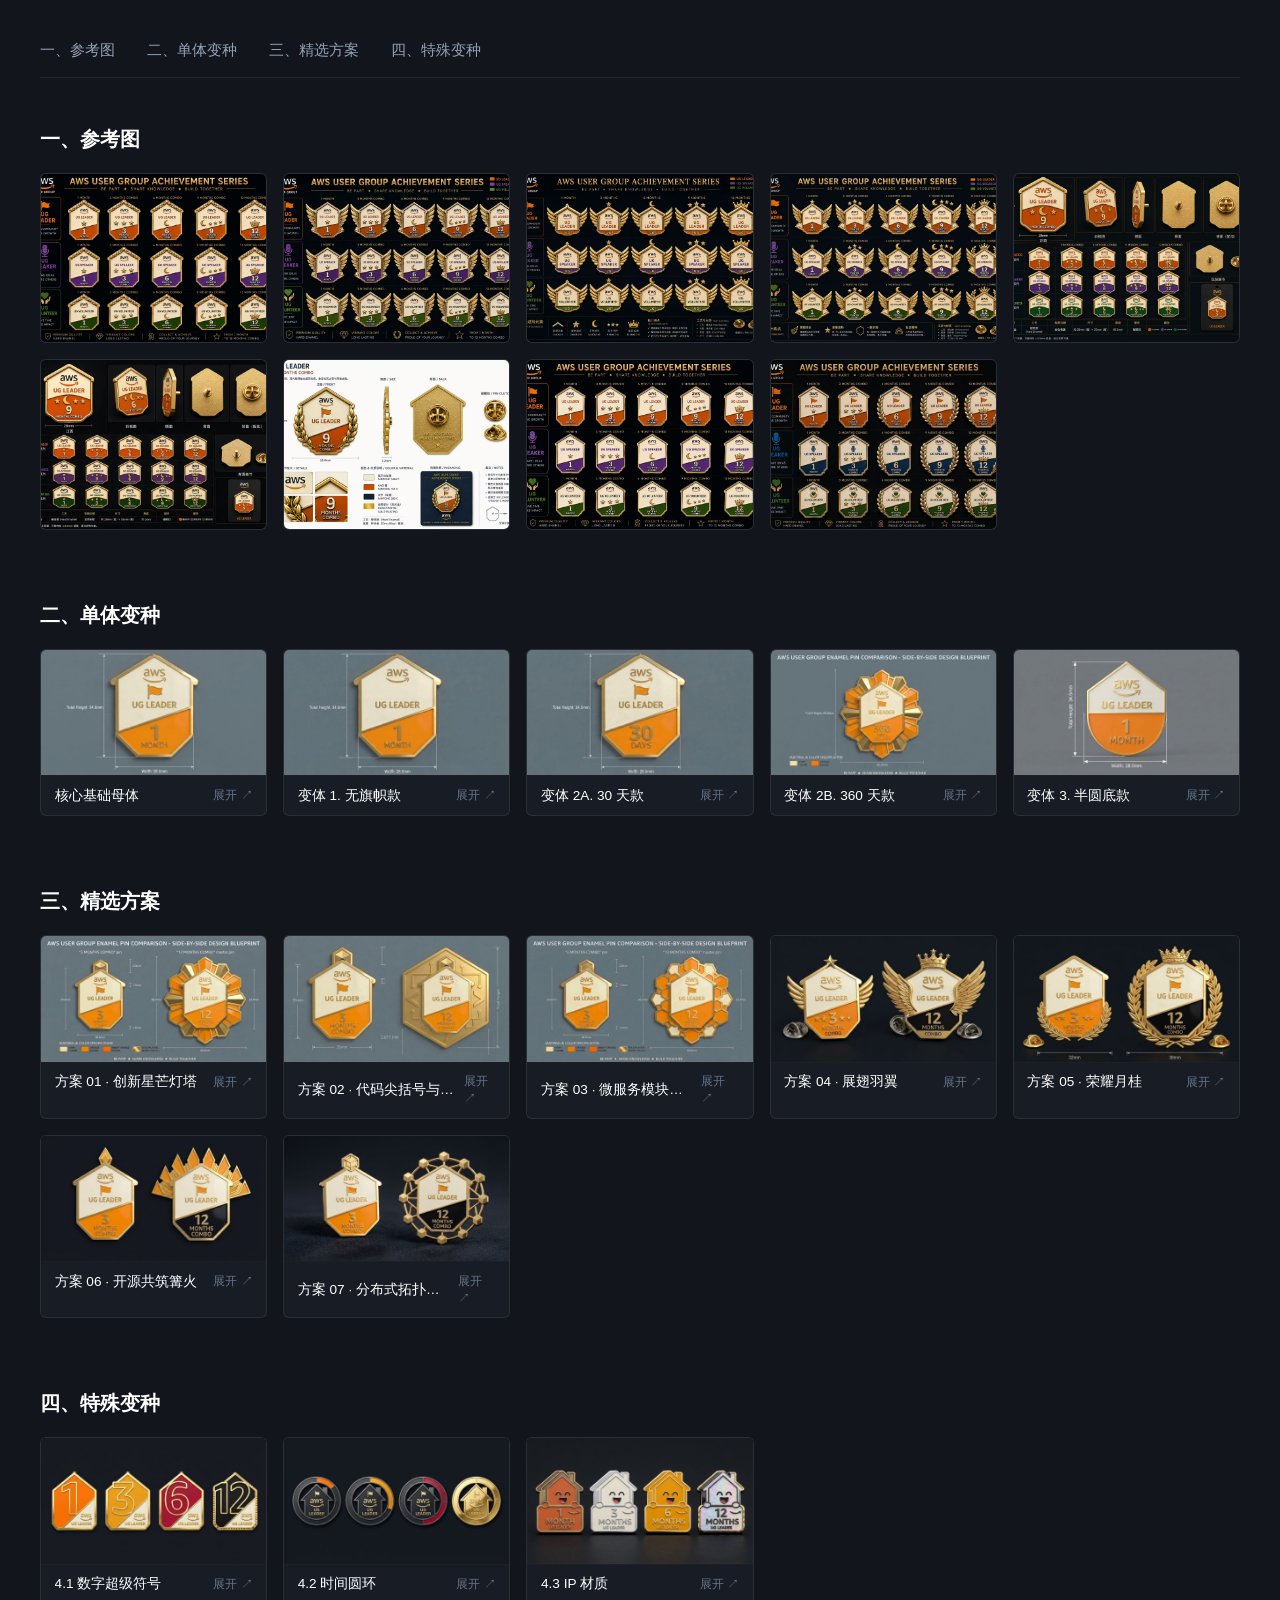
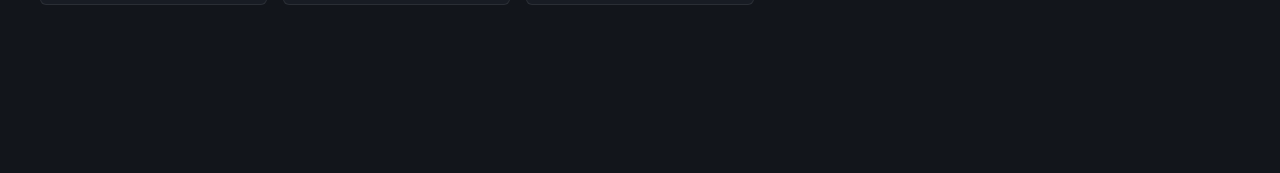
==== index.html @ d977c8fc "feat: AWS User Group Community Pin Design Gallery" ====
<!DOCTYPE html>
<html lang="zh-CN">
<head>
  <meta charset="UTF-8">
  <meta name="viewport" content="width=device-width, initial-scale=1.0">
  <title>AWS UG Pin Design</title>
  <style>
    :root {
      --bg: #12151b;
      --card-bg: #181c24;
      --card-hover: #202632;
      --border: rgba(255, 255, 255, 0.08);
      --border-hover: rgba(255, 255, 255, 0.22);
      --text: #ffffff;
      --text-muted: #94a3b8;
      --text-dim: #64748b;
    }

    * {
      box-sizing: border-box;
      margin: 0;
      padding: 0;
    }

    body {
      background-color: var(--bg);
      color: var(--text);
      font-family: -apple-system, BlinkMacSystemFont, "SF Pro Text", "Helvetica Neue", Arial, sans-serif;
      -webkit-font-smoothing: antialiased;
      padding: 2.5rem 1.5rem 6rem;
    }

    .container {
      max-width: 1200px;
      margin: 0 auto;
    }

    /* Minimal Top Nav */
    nav {
      display: flex;
      gap: 2rem;
      margin-bottom: 3rem;
      padding-bottom: 1rem;
      border-bottom: 1px solid var(--border);
      flex-wrap: wrap;
    }

    nav a {
      color: var(--text-muted);
      text-decoration: none;
      font-size: 0.95rem;
      font-weight: 500;
      transition: color 0.15s ease;
    }

    nav a:hover {
      color: #ffffff;
    }

    /* Section Structure */
    section {
      margin-bottom: 4.5rem;
    }

    .section-title {
      font-size: 1.25rem;
      font-weight: 600;
      color: #ffffff;
      margin-bottom: 1.25rem;
    }

    /* Section 1: Reference Outline Containers */
    .ref-grid {
      display: grid;
      grid-template-columns: repeat(auto-fill, minmax(200px, 1fr));
      gap: 1rem;
    }

    .ref-card {
      background: var(--card-bg);
      border: 1px solid var(--border);
      border-radius: 6px;
      overflow: hidden;
      aspect-ratio: 4 / 3;
      cursor: zoom-in;
      transition: border-color 0.2s ease, transform 0.2s ease;
    }

    .ref-card:hover {
      border-color: var(--border-hover);
      transform: translateY(-2px);
    }

    .ref-card img {
      width: 100%;
      height: 100%;
      object-fit: cover;
      display: block;
    }

    /* Catalogue Thumbnail Directory Grids */
    .catalogue-grid {
      display: grid;
      grid-template-columns: repeat(auto-fill, minmax(210px, 1fr));
      gap: 1rem;
    }

    .catalogue-item {
      background: var(--card-bg);
      border: 1px solid var(--border);
      border-radius: 6px;
      overflow: hidden;
      cursor: pointer;
      display: flex;
      flex-direction: column;
      transition: all 0.2s ease;
    }

    .catalogue-item:hover {
      background: var(--card-hover);
      border-color: var(--border-hover);
      transform: translateY(-2px);
    }

    .catalogue-thumb {
      width: 100%;
      aspect-ratio: 16 / 9;
      background: #0a0c10;
      overflow: hidden;
      border-bottom: 1px solid var(--border);
    }

    .catalogue-thumb img {
      width: 100%;
      height: 100%;
      object-fit: cover;
      display: block;
      transition: opacity 0.2s ease;
    }

    .catalogue-item:hover .catalogue-thumb img {
      opacity: 0.9;
    }

    .catalogue-info {
      padding: 0.65rem 0.85rem;
      display: flex;
      justify-content: space-between;
      align-items: center;
    }

    .catalogue-name {
      font-size: 0.85rem;
      font-weight: 500;
      color: var(--text);
      white-space: nowrap;
      overflow: hidden;
      text-overflow: ellipsis;
    }

    .catalogue-icon {
      font-size: 0.75rem;
      color: var(--text-dim);
      margin-left: 0.5rem;
    }

    /* Lightbox Modal */
    .lightbox {
      display: none;
      position: fixed;
      inset: 0;
      background: rgba(10, 12, 16, 0.95);
      z-index: 1000;
      flex-direction: column;
      align-items: center;
      justify-content: center;
      padding: 1.5rem;
      cursor: zoom-out;
    }

    .lightbox.active {
      display: flex;
    }

    .lightbox-content {
      max-width: 96%;
      max-height: 90vh;
      display: flex;
      flex-direction: column;
      align-items: center;
      gap: 0.75rem;
    }

    .lightbox-img {
      max-width: 100%;
      max-height: 84vh;
      object-fit: contain;
      border-radius: 4px;
      border: 1px solid var(--border);
      box-shadow: 0 15px 40px rgba(0,0,0,0.8);
    }

    .lightbox-caption {
      color: var(--text-muted);
      font-size: 0.95rem;
      font-weight: 500;
      text-align: center;
    }
  </style>
</head>
<body>

  <div class="container">

    <nav>
      <a href="#sec-1">一、参考图</a>
      <a href="#sec-2">二、单体变种</a>
      <a href="#sec-3">三、精选方案</a>
      <a href="#sec-4">四、特殊变种</a>
    </nav>

    <!-- ==================== 一、参考图 ==================== -->
    <section id="sec-1">
      <h2 class="section-title">一、参考图</h2>
      <div class="ref-grid">
        <div class="ref-card" onclick="openLightbox('./参考图/微信图片_20260815190920.jpg', '参考图 01')">
          <img src="./参考图/微信图片_20260815190920.jpg" alt="参考 01">
        </div>
        <div class="ref-card" onclick="openLightbox('./参考图/微信图片_20260815190934.jpg', '参考图 02')">
          <img src="./参考图/微信图片_20260815190934.jpg" alt="参考 02">
        </div>
        <div class="ref-card" onclick="openLightbox('./参考图/微信图片_20260815190937.jpg', '参考图 03')">
          <img src="./参考图/微信图片_20260815190937.jpg" alt="参考 03">
        </div>
        <div class="ref-card" onclick="openLightbox('./参考图/微信图片_20260815190939.jpg', '参考图 04')">
          <img src="./参考图/微信图片_20260815190939.jpg" alt="参考 04">
        </div>
        <div class="ref-card" onclick="openLightbox('./参考图/微信图片_20260815190942.jpg', '参考图 05')">
          <img src="./参考图/微信图片_20260815190942.jpg" alt="参考 05">
        </div>
        <div class="ref-card" onclick="openLightbox('./参考图/微信图片_20260815190944.jpg', '参考图 06')">
          <img src="./参考图/微信图片_20260815190944.jpg" alt="参考 06">
        </div>
        <div class="ref-card" onclick="openLightbox('./参考图/微信图片_20260815190946.jpg', '参考图 07')">
          <img src="./参考图/微信图片_20260815190946.jpg" alt="参考 07">
        </div>
        <div class="ref-card" onclick="openLightbox('./参考图/微信图片_20260815190948.jpg', '参考图 08')">
          <img src="./参考图/微信图片_20260815190948.jpg" alt="参考 08">
        </div>
        <div class="ref-card" onclick="openLightbox('./参考图/微信图片_20260815190951.jpg', '参考图 09')">
          <img src="./参考图/微信图片_20260815190951.jpg" alt="参考 09">
        </div>
      </div>
    </section>

    <!-- ==================== 二、单体变种 ==================== -->
    <section id="sec-2">
      <h2 class="section-title">二、单体变种</h2>
      <div class="catalogue-grid">
        <div class="catalogue-item" onclick="openLightbox('./参考图/pure_1m_base_pin.jpg', '核心基础母体')">
          <div class="catalogue-thumb">
            <img src="./参考图/pure_1m_base_pin.jpg" alt="核心基础母体">
          </div>
          <div class="catalogue-info">
            <span class="catalogue-name">核心基础母体</span>
            <span class="catalogue-icon">展开 ↗</span>
          </div>
        </div>

        <div class="catalogue-item" onclick="openLightbox('./1月份入门勋章变体方案/变体1_无旗帜极简款.jpg', '变体 1. 无旗帜款')">
          <div class="catalogue-thumb">
            <img src="./1月份入门勋章变体方案/变体1_无旗帜极简款.jpg" alt="变体 1">
          </div>
          <div class="catalogue-info">
            <span class="catalogue-name">变体 1. 无旗帜款</span>
            <span class="catalogue-icon">展开 ↗</span>
          </div>
        </div>

        <div class="catalogue-item" onclick="openLightbox('./1月份入门勋章变体方案/变体2A_30天计时款.jpg', '变体 2A. 30 天款')">
          <div class="catalogue-thumb">
            <img src="./1月份入门勋章变体方案/变体2A_30天计时款.jpg" alt="变体 2A">
          </div>
          <div class="catalogue-info">
            <span class="catalogue-name">变体 2A. 30 天款</span>
            <span class="catalogue-icon">展开 ↗</span>
          </div>
        </div>

        <div class="catalogue-item" onclick="openLightbox('./1月份入门勋章变体方案/变体2B_360天年度巅峰款.jpg', '变体 2B. 360 天款')">
          <div class="catalogue-thumb">
            <img src="./1月份入门勋章变体方案/变体2B_360天年度巅峰款.jpg" alt="变体 2B">
          </div>
          <div class="catalogue-info">
            <span class="catalogue-name">变体 2B. 360 天款</span>
            <span class="catalogue-icon">展开 ↗</span>
          </div>
        </div>

        <div class="catalogue-item" onclick="openLightbox('./1月份入门勋章变体方案/变体3_半圆底水平分割款.jpg', '变体 3. 半圆底款')">
          <div class="catalogue-thumb">
            <img src="./1月份入门勋章变体方案/变体3_半圆底水平分割款.jpg" alt="变体 3">
          </div>
          <div class="catalogue-info">
            <span class="catalogue-name">变体 3. 半圆底款</span>
            <span class="catalogue-icon">展开 ↗</span>
          </div>
        </div>
      </div>
    </section>

    <!-- ==================== 三、精选方案 ==================== -->
    <section id="sec-3">
      <h2 class="section-title">三、精选方案</h2>
      <div class="catalogue-grid">
        <div class="catalogue-item" onclick="openLightbox('./方案01_创新星芒灯塔/1月与12月同源对比设计图.jpg', '方案 01 · 创新星芒灯塔')">
          <div class="catalogue-thumb">
            <img src="./方案01_创新星芒灯塔/1月与12月同源对比设计图.jpg" alt="方案01">
          </div>
          <div class="catalogue-info">
            <span class="catalogue-name">方案 01 · 创新星芒灯塔</span>
            <span class="catalogue-icon">展开 ↗</span>
          </div>
        </div>

        <div class="catalogue-item" onclick="openLightbox('./方案02_代码尖括号与Git分支/1月与12月同源对比设计图.jpg', '方案 02 · 代码尖括号与 Git 分支')">
          <div class="catalogue-thumb">
            <img src="./方案02_代码尖括号与Git分支/1月与12月同源对比设计图.jpg" alt="方案02">
          </div>
          <div class="catalogue-info">
            <span class="catalogue-name">方案 02 · 代码尖括号与 Git 分支</span>
            <span class="catalogue-icon">展开 ↗</span>
          </div>
        </div>

        <div class="catalogue-item" onclick="openLightbox('./方案03_微服务模块积木/1月与12月同源对比设计图.jpg', '方案 03 · 微服务模块积木')">
          <div class="catalogue-thumb">
            <img src="./方案03_微服务模块积木/1月与12月同源对比设计图.jpg" alt="方案03">
          </div>
          <div class="catalogue-info">
            <span class="catalogue-name">方案 03 · 微服务模块积木</span>
            <span class="catalogue-icon">展开 ↗</span>
          </div>
        </div>

        <div class="catalogue-item" onclick="openLightbox('./方案04_展翅羽翼/1月与12月同源对比设计图.jpg', '方案 04 · 展翅羽翼')">
          <div class="catalogue-thumb">
            <img src="./方案04_展翅羽翼/1月与12月同源对比设计图.jpg" alt="方案04">
          </div>
          <div class="catalogue-info">
            <span class="catalogue-name">方案 04 · 展翅羽翼</span>
            <span class="catalogue-icon">展开 ↗</span>
          </div>
        </div>

        <div class="catalogue-item" onclick="openLightbox('./方案05_荣耀月桂/1月与12月同源对比设计图.jpg', '方案 05 · 荣耀月桂')">
          <div class="catalogue-thumb">
            <img src="./方案05_荣耀月桂/1月与12月同源对比设计图.jpg" alt="方案05">
          </div>
          <div class="catalogue-info">
            <span class="catalogue-name">方案 05 · 荣耀月桂</span>
            <span class="catalogue-icon">展开 ↗</span>
          </div>
        </div>

        <div class="catalogue-item" onclick="openLightbox('./方案06_开源共筑篝火/1月与12月同源对比设计图.jpg', '方案 06 · 开源共筑篝火')">
          <div class="catalogue-thumb">
            <img src="./方案06_开源共筑篝火/1月与12月同源对比设计图.jpg" alt="方案06">
          </div>
          <div class="catalogue-info">
            <span class="catalogue-name">方案 06 · 开源共筑篝火</span>
            <span class="catalogue-icon">展开 ↗</span>
          </div>
        </div>

        <div class="catalogue-item" onclick="openLightbox('./方案08_分布式拓扑节点/1月与12月同源对比设计图.jpg', '方案 07 · 分布式拓扑节点')">
          <div class="catalogue-thumb">
            <img src="./方案08_分布式拓扑节点/1月与12月同源对比设计图.jpg" alt="方案07">
          </div>
          <div class="catalogue-info">
            <span class="catalogue-name">方案 07 · 分布式拓扑节点</span>
            <span class="catalogue-icon">展开 ↗</span>
          </div>
        </div>
      </div>
    </section>

    <!-- ==================== 四、特殊变种 ==================== -->
    <section id="sec-4">
      <h2 class="section-title">四、特殊变种</h2>
      <div class="catalogue-grid">
        <div class="catalogue-item" onclick="openLightbox('./新视觉风格探索_数字超级符号篇/01_数字超级符号_全阶抽象小房子演进矩阵.jpg', '4.1 数字超级符号')">
          <div class="catalogue-thumb">
            <img src="./新视觉风格探索_数字超级符号篇/01_数字超级符号_全阶抽象小房子演进矩阵.jpg" alt="数字超级符号">
          </div>
          <div class="catalogue-info">
            <span class="catalogue-name">4.1 数字超级符号</span>
            <span class="catalogue-icon">展开 ↗</span>
          </div>
        </div>

        <div class="catalogue-item" onclick="openLightbox('./新视觉风格探索_时间圆环篇/01_时间圆环_全阶演进总图.jpg', '4.2 时间圆环')">
          <div class="catalogue-thumb">
            <img src="./新视觉风格探索_时间圆环篇/01_时间圆环_全阶演进总图.jpg" alt="时间圆环">
          </div>
          <div class="catalogue-info">
            <span class="catalogue-name">4.2 时间圆环</span>
            <span class="catalogue-icon">展开 ↗</span>
          </div>
        </div>

        <div class="catalogue-item" onclick="openLightbox('./新视觉风格探索_IP材质篇/01_IP材质_全阶演进总图.jpg', '4.3 IP 材质')">
          <div class="catalogue-thumb">
            <img src="./新视觉风格探索_IP材质篇/01_IP材质_全阶演进总图.jpg" alt="IP 材质">
          </div>
          <div class="catalogue-info">
            <span class="catalogue-name">4.3 IP 材质</span>
            <span class="catalogue-icon">展开 ↗</span>
          </div>
        </div>
      </div>
    </section>

  </div>

  <!-- Lightbox Modal -->
  <div id="lightbox" class="lightbox" onclick="closeLightbox()">
    <div class="lightbox-content" onclick="event.stopPropagation()">
      <img id="lightbox-img" class="lightbox-img" src="" alt="Full view">
      <div id="lightbox-caption" class="lightbox-caption"></div>
    </div>
  </div>

  <script>
    function openLightbox(src, caption) {
      document.getElementById('lightbox-img').src = src;
      document.getElementById('lightbox-caption').innerText = caption;
      document.getElementById('lightbox').classList.add('active');
    }
    function closeLightbox() {
      document.getElementById('lightbox').classList.remove('active');
    }
    document.addEventListener('keydown', function(e) {
      if (e.key === 'Escape') closeLightbox();
    });
  </script>
</body>
</html>
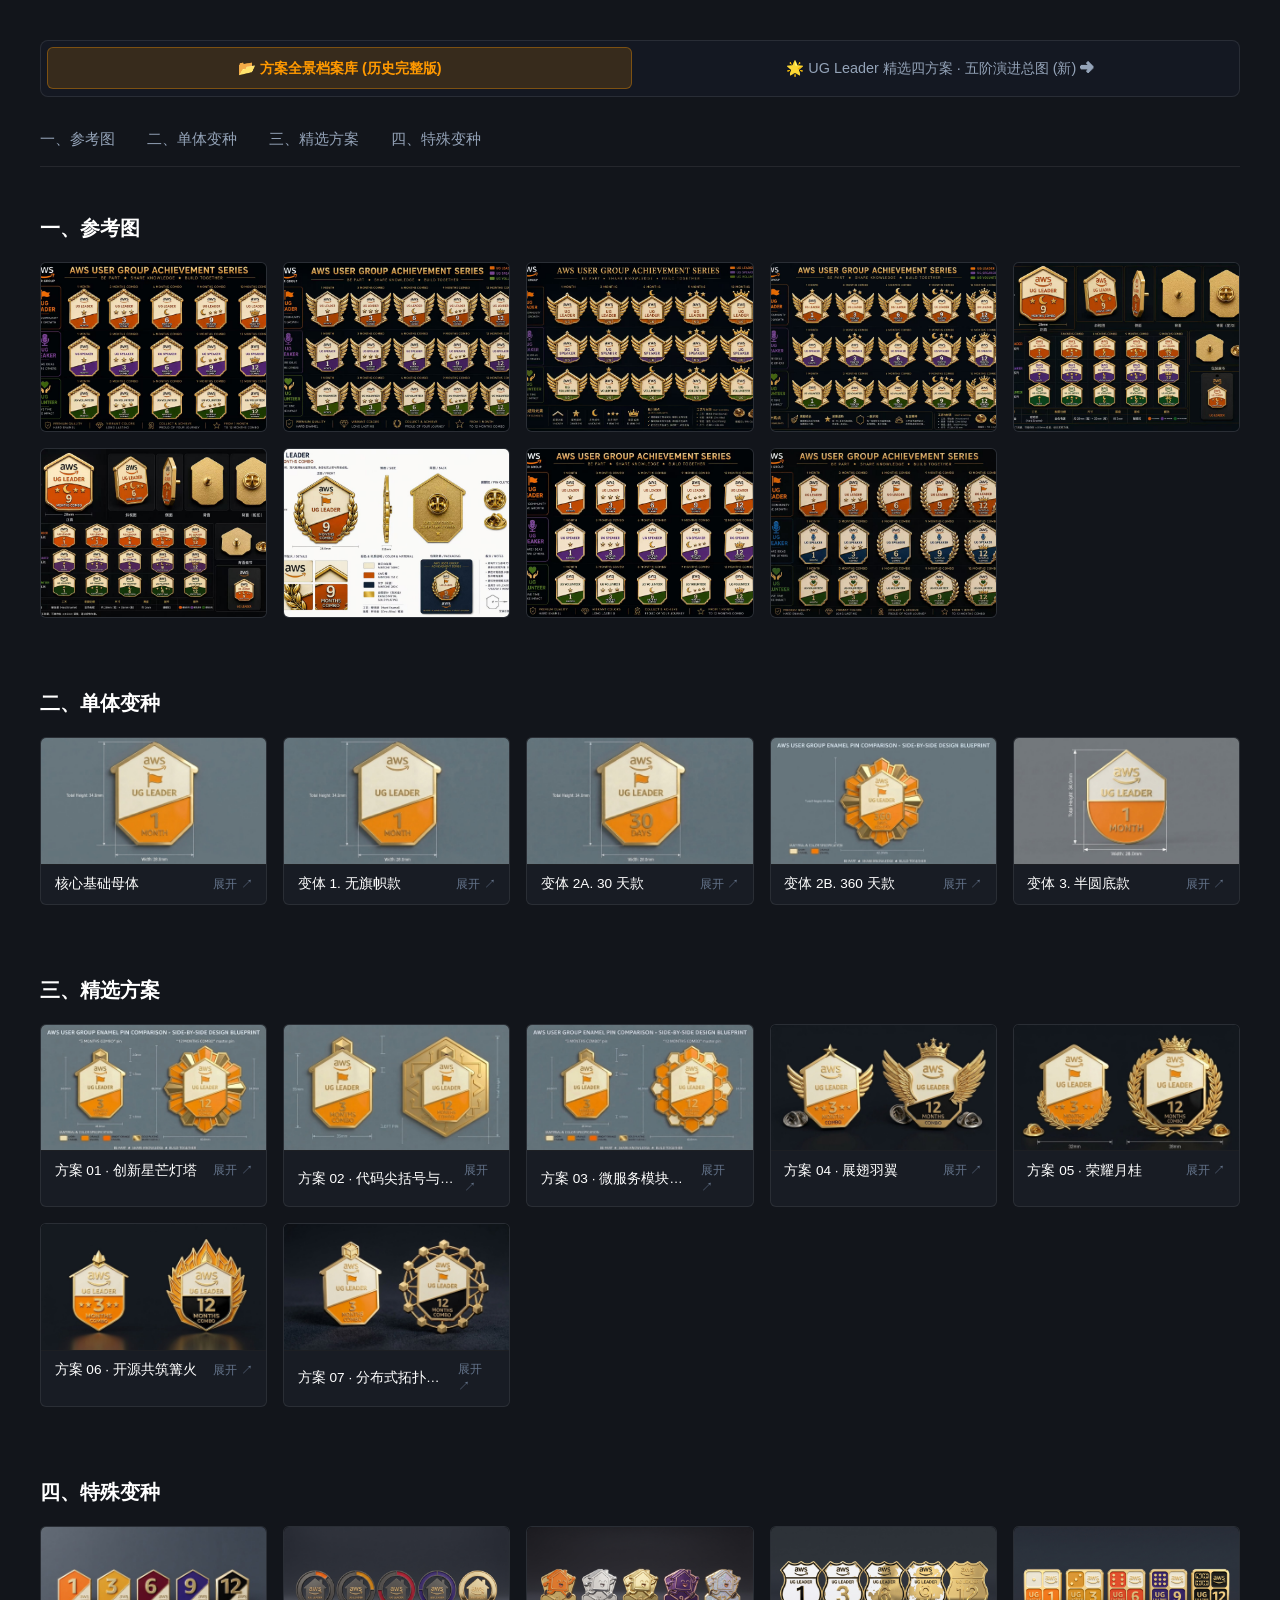
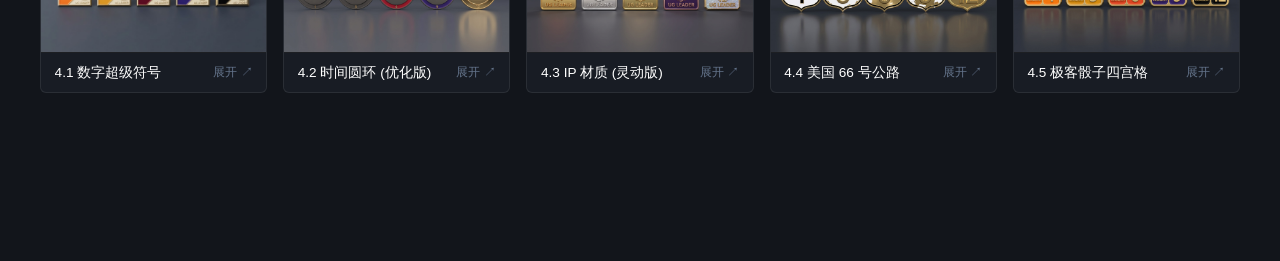
==== commit 75ff1358: "feat: update gallery with Route 66, Geek Dice, and refined Time Ring & IP Mascot schemes" ====
--- a/index.html
+++ b/index.html
@@ -212,6 +212,12 @@
 
   <div class="container">
 
+    <!-- Multi-page Navigation -->
+    <div style="display: flex; gap: 1rem; margin-bottom: 2rem; padding: 0.4rem; background: #141822; border-radius: 8px; border: 1px solid rgba(255,255,255,0.09);">
+      <a href="./index.html" style="flex: 1; text-align: center; padding: 0.65rem 1rem; border-radius: 6px; font-size: 0.9rem; font-weight: 600; text-decoration: none; background: rgba(255, 153, 0, 0.15); color: #ff9900; border: 1px solid rgba(255, 153, 0, 0.35);">📂 方案全景档案库 (历史完整版)</a>
+      <a href="./leader-evolution.html" style="flex: 1; text-align: center; padding: 0.65rem 1rem; border-radius: 6px; font-size: 0.9rem; font-weight: 500; text-decoration: none; color: #94a3b8; border: 1px solid transparent; transition: all 0.2s ease;">🌟 UG Leader 精选四方案 · 五阶演进总图 (新) ➜</a>
+    </div>
+
     <nav>
       <a href="#sec-1">一、参考图</a>
       <a href="#sec-2">二、单体变种</a>
@@ -389,9 +395,9 @@
     <section id="sec-4">
       <h2 class="section-title">四、特殊变种</h2>
       <div class="catalogue-grid">
-        <div class="catalogue-item" onclick="openLightbox('./新视觉风格探索_数字超级符号篇/01_数字超级符号_全阶抽象小房子演进矩阵.jpg', '4.1 数字超级符号')">
-          <div class="catalogue-thumb">
-            <img src="./新视觉风格探索_数字超级符号篇/01_数字超级符号_全阶抽象小房子演进矩阵.jpg" alt="数字超级符号">
+        <div class="catalogue-item" onclick="openLightbox('./新视觉风格探索_数字超级符号篇/03_数字超级符号_1至12月五阶全套演进总图.jpg', '4.1 数字超级符号')">
+          <div class="catalogue-thumb">
+            <img src="./新视觉风格探索_数字超级符号篇/03_数字超级符号_1至12月五阶全套演进总图.jpg" alt="数字超级符号">
           </div>
           <div class="catalogue-info">
             <span class="catalogue-name">4.1 数字超级符号</span>
@@ -399,22 +405,42 @@
           </div>
         </div>
 
-        <div class="catalogue-item" onclick="openLightbox('./新视觉风格探索_时间圆环篇/01_时间圆环_全阶演进总图.jpg', '4.2 时间圆环')">
-          <div class="catalogue-thumb">
-            <img src="./新视觉风格探索_时间圆环篇/01_时间圆环_全阶演进总图.jpg" alt="时间圆环">
-          </div>
-          <div class="catalogue-info">
-            <span class="catalogue-name">4.2 时间圆环</span>
-            <span class="catalogue-icon">展开 ↗</span>
-          </div>
-        </div>
-
-        <div class="catalogue-item" onclick="openLightbox('./新视觉风格探索_IP材质篇/01_IP材质_全阶演进总图.jpg', '4.3 IP 材质')">
-          <div class="catalogue-thumb">
-            <img src="./新视觉风格探索_IP材质篇/01_IP材质_全阶演进总图.jpg" alt="IP 材质">
-          </div>
-          <div class="catalogue-info">
-            <span class="catalogue-name">4.3 IP 材质</span>
+        <div class="catalogue-item" onclick="openLightbox('./新视觉风格探索_时间圆环篇/02_时间圆环_1至12月五阶全套演进总图.jpg', '4.2 时间圆环 (优化版)')">
+          <div class="catalogue-thumb">
+            <img src="./新视觉风格探索_时间圆环篇/02_时间圆环_1至12月五阶全套演进总图.jpg" alt="时间圆环">
+          </div>
+          <div class="catalogue-info">
+            <span class="catalogue-name">4.2 时间圆环 (优化版)</span>
+            <span class="catalogue-icon">展开 ↗</span>
+          </div>
+        </div>
+
+        <div class="catalogue-item" onclick="openLightbox('./新视觉风格探索_IP材质篇/02_IP材质_1至12月五阶全套演进总图.jpg', '4.3 IP 材质 (灵动版)')">
+          <div class="catalogue-thumb">
+            <img src="./新视觉风格探索_IP材质篇/02_IP材质_1至12月五阶全套演进总图.jpg" alt="IP 材质">
+          </div>
+          <div class="catalogue-info">
+            <span class="catalogue-name">4.3 IP 材质 (灵动版)</span>
+            <span class="catalogue-icon">展开 ↗</span>
+          </div>
+        </div>
+
+        <div class="catalogue-item" onclick="openLightbox('./方案1.5_66号公路盾牌/01_66号公路_风霜真金五阶演进总图.jpg', '4.4 美国 66 号公路')">
+          <div class="catalogue-thumb">
+            <img src="./方案1.5_66号公路盾牌/01_66号公路_风霜真金五阶演进总图.jpg" alt="美国 66 号公路">
+          </div>
+          <div class="catalogue-info">
+            <span class="catalogue-name">4.4 美国 66 号公路</span>
+            <span class="catalogue-icon">展开 ↗</span>
+          </div>
+        </div>
+
+        <div class="catalogue-item" onclick="openLightbox('./方案11_极客骰子四宫格/01_极客骰子_五阶全套演进总图.jpg', '4.5 极客骰子四宫格')">
+          <div class="catalogue-thumb">
+            <img src="./方案11_极客骰子四宫格/01_极客骰子_五阶全套演进总图.jpg" alt="极客骰子四宫格">
+          </div>
+          <div class="catalogue-info">
+            <span class="catalogue-name">4.5 极客骰子四宫格</span>
             <span class="catalogue-icon">展开 ↗</span>
           </div>
         </div>
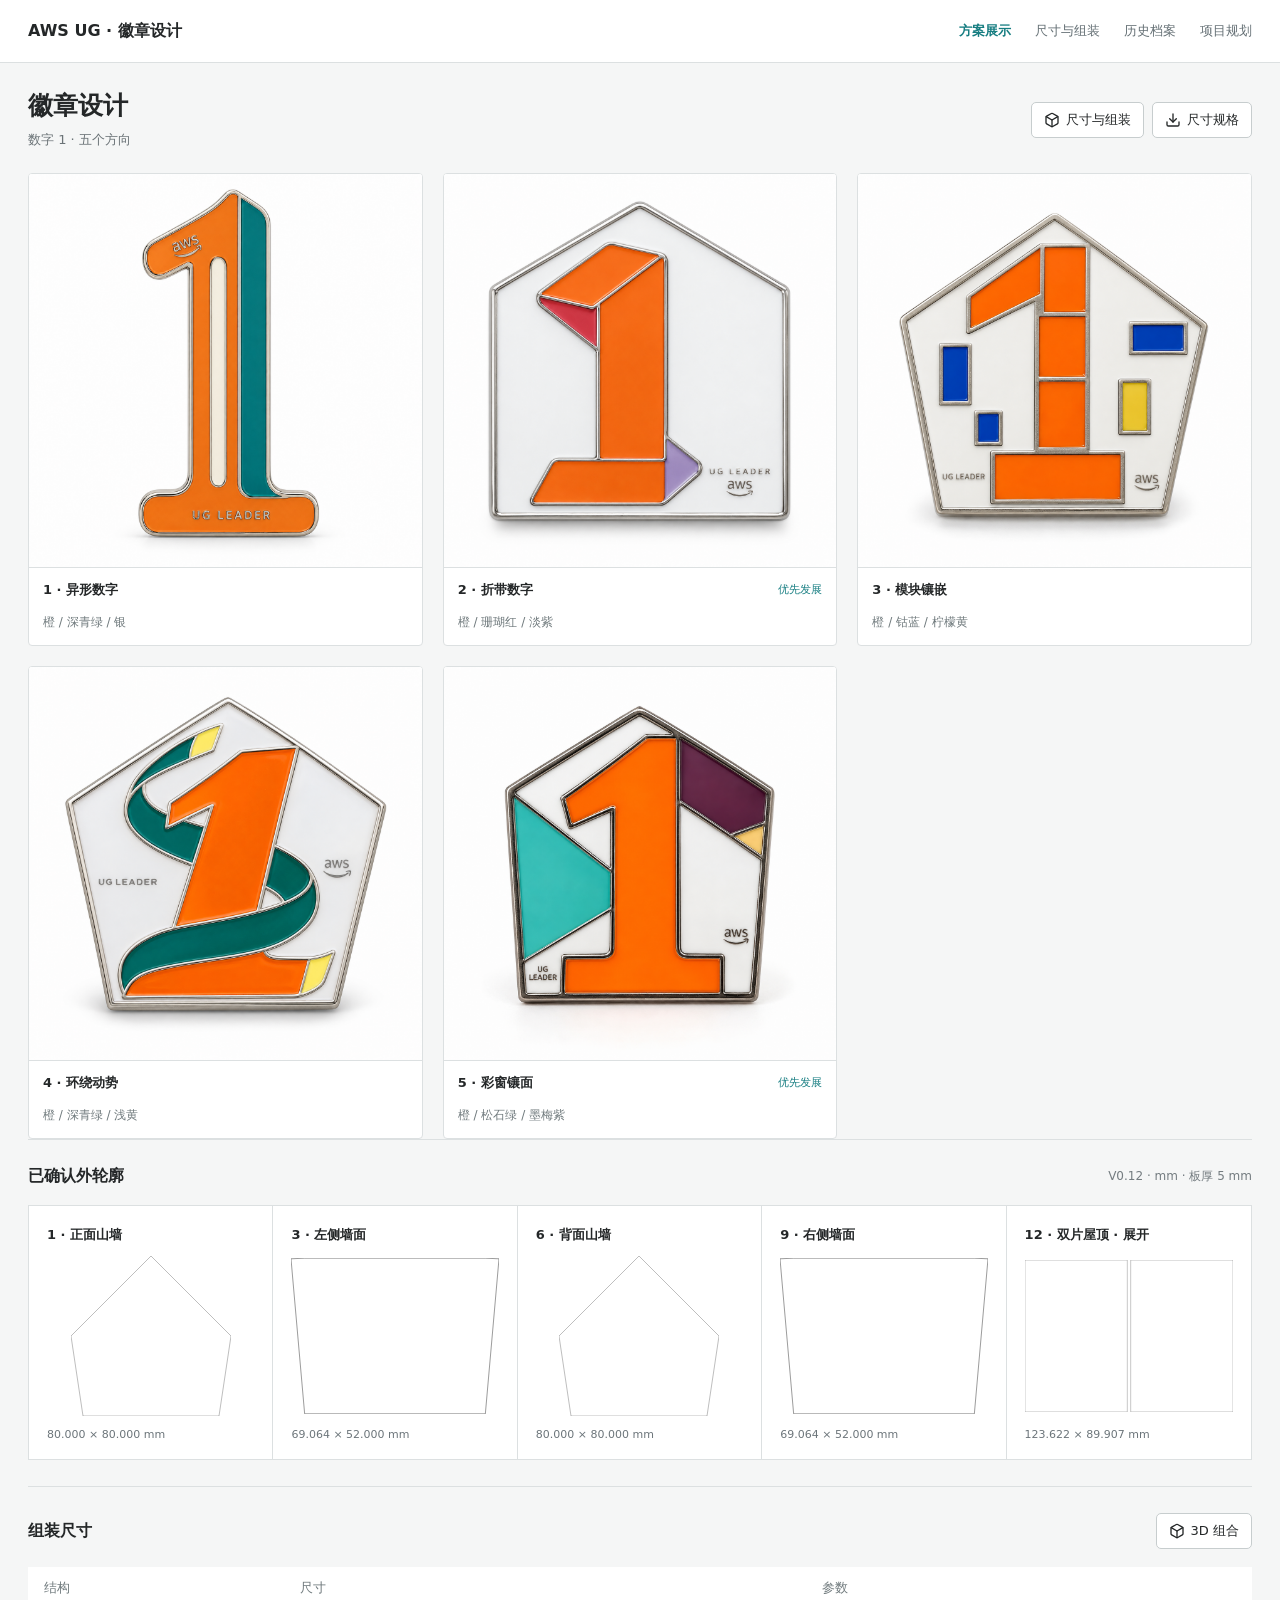
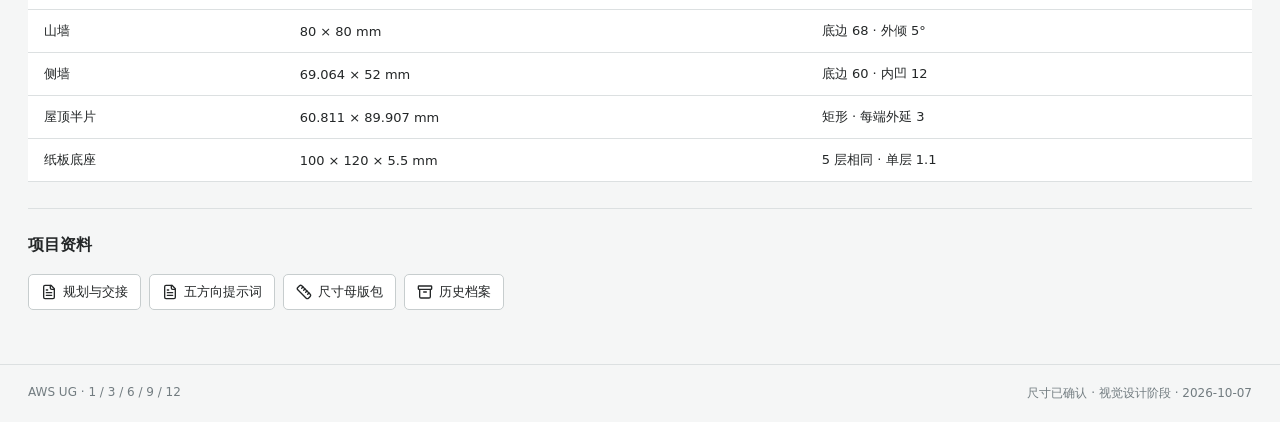
==== commit 11718caf: "Publish approved badge dimensions and unified design workspace" ====
--- a/index.html
+++ b/index.html
@@ -1,474 +1,2 @@
-<!DOCTYPE html>
-<html lang="zh-CN">
-<head>
-  <meta charset="UTF-8">
-  <meta name="viewport" content="width=device-width, initial-scale=1.0">
-  <title>AWS UG Pin Design</title>
-  <style>
-    :root {
-      --bg: #12151b;
-      --card-bg: #181c24;
-      --card-hover: #202632;
-      --border: rgba(255, 255, 255, 0.08);
-      --border-hover: rgba(255, 255, 255, 0.22);
-      --text: #ffffff;
-      --text-muted: #94a3b8;
-      --text-dim: #64748b;
-    }
-
-    * {
-      box-sizing: border-box;
-      margin: 0;
-      padding: 0;
-    }
-
-    body {
-      background-color: var(--bg);
-      color: var(--text);
-      font-family: -apple-system, BlinkMacSystemFont, "SF Pro Text", "Helvetica Neue", Arial, sans-serif;
-      -webkit-font-smoothing: antialiased;
-      padding: 2.5rem 1.5rem 6rem;
-    }
-
-    .container {
-      max-width: 1200px;
-      margin: 0 auto;
-    }
-
-    /* Minimal Top Nav */
-    nav {
-      display: flex;
-      gap: 2rem;
-      margin-bottom: 3rem;
-      padding-bottom: 1rem;
-      border-bottom: 1px solid var(--border);
-      flex-wrap: wrap;
-    }
-
-    nav a {
-      color: var(--text-muted);
-      text-decoration: none;
-      font-size: 0.95rem;
-      font-weight: 500;
-      transition: color 0.15s ease;
-    }
-
-    nav a:hover {
-      color: #ffffff;
-    }
-
-    /* Section Structure */
-    section {
-      margin-bottom: 4.5rem;
-    }
-
-    .section-title {
-      font-size: 1.25rem;
-      font-weight: 600;
-      color: #ffffff;
-      margin-bottom: 1.25rem;
-    }
-
-    /* Section 1: Reference Outline Containers */
-    .ref-grid {
-      display: grid;
-      grid-template-columns: repeat(auto-fill, minmax(200px, 1fr));
-      gap: 1rem;
-    }
-
-    .ref-card {
-      background: var(--card-bg);
-      border: 1px solid var(--border);
-      border-radius: 6px;
-      overflow: hidden;
-      aspect-ratio: 4 / 3;
-      cursor: zoom-in;
-      transition: border-color 0.2s ease, transform 0.2s ease;
-    }
-
-    .ref-card:hover {
-      border-color: var(--border-hover);
-      transform: translateY(-2px);
-    }
-
-    .ref-card img {
-      width: 100%;
-      height: 100%;
-      object-fit: cover;
-      display: block;
-    }
-
-    /* Catalogue Thumbnail Directory Grids */
-    .catalogue-grid {
-      display: grid;
-      grid-template-columns: repeat(auto-fill, minmax(210px, 1fr));
-      gap: 1rem;
-    }
-
-    .catalogue-item {
-      background: var(--card-bg);
-      border: 1px solid var(--border);
-      border-radius: 6px;
-      overflow: hidden;
-      cursor: pointer;
-      display: flex;
-      flex-direction: column;
-      transition: all 0.2s ease;
-    }
-
-    .catalogue-item:hover {
-      background: var(--card-hover);
-      border-color: var(--border-hover);
-      transform: translateY(-2px);
-    }
-
-    .catalogue-thumb {
-      width: 100%;
-      aspect-ratio: 16 / 9;
-      background: #0a0c10;
-      overflow: hidden;
-      border-bottom: 1px solid var(--border);
-    }
-
-    .catalogue-thumb img {
-      width: 100%;
-      height: 100%;
-      object-fit: cover;
-      display: block;
-      transition: opacity 0.2s ease;
-    }
-
-    .catalogue-item:hover .catalogue-thumb img {
-      opacity: 0.9;
-    }
-
-    .catalogue-info {
-      padding: 0.65rem 0.85rem;
-      display: flex;
-      justify-content: space-between;
-      align-items: center;
-    }
-
-    .catalogue-name {
-      font-size: 0.85rem;
-      font-weight: 500;
-      color: var(--text);
-      white-space: nowrap;
-      overflow: hidden;
-      text-overflow: ellipsis;
-    }
-
-    .catalogue-icon {
-      font-size: 0.75rem;
-      color: var(--text-dim);
-      margin-left: 0.5rem;
-    }
-
-    /* Lightbox Modal */
-    .lightbox {
-      display: none;
-      position: fixed;
-      inset: 0;
-      background: rgba(10, 12, 16, 0.95);
-      z-index: 1000;
-      flex-direction: column;
-      align-items: center;
-      justify-content: center;
-      padding: 1.5rem;
-      cursor: zoom-out;
-    }
-
-    .lightbox.active {
-      display: flex;
-    }
-
-    .lightbox-content {
-      max-width: 96%;
-      max-height: 90vh;
-      display: flex;
-      flex-direction: column;
-      align-items: center;
-      gap: 0.75rem;
-    }
-
-    .lightbox-img {
-      max-width: 100%;
-      max-height: 84vh;
-      object-fit: contain;
-      border-radius: 4px;
-      border: 1px solid var(--border);
-      box-shadow: 0 15px 40px rgba(0,0,0,0.8);
-    }
-
-    .lightbox-caption {
-      color: var(--text-muted);
-      font-size: 0.95rem;
-      font-weight: 500;
-      text-align: center;
-    }
-  </style>
-</head>
-<body>
-
-  <div class="container">
-
-    <!-- Multi-page Navigation -->
-    <div style="display: flex; gap: 1rem; margin-bottom: 2rem; padding: 0.4rem; background: #141822; border-radius: 8px; border: 1px solid rgba(255,255,255,0.09);">
-      <a href="./index.html" style="flex: 1; text-align: center; padding: 0.65rem 1rem; border-radius: 6px; font-size: 0.9rem; font-weight: 600; text-decoration: none; background: rgba(255, 153, 0, 0.15); color: #ff9900; border: 1px solid rgba(255, 153, 0, 0.35);">📂 方案全景档案库 (历史完整版)</a>
-      <a href="./leader-evolution.html" style="flex: 1; text-align: center; padding: 0.65rem 1rem; border-radius: 6px; font-size: 0.9rem; font-weight: 500; text-decoration: none; color: #94a3b8; border: 1px solid transparent; transition: all 0.2s ease;">🌟 UG Leader 精选四方案 · 五阶演进总图 (新) ➜</a>
-    </div>
-
-    <nav>
-      <a href="#sec-1">一、参考图</a>
-      <a href="#sec-2">二、单体变种</a>
-      <a href="#sec-3">三、精选方案</a>
-      <a href="#sec-4">四、特殊变种</a>
-    </nav>
-
-    <!-- ==================== 一、参考图 ==================== -->
-    <section id="sec-1">
-      <h2 class="section-title">一、参考图</h2>
-      <div class="ref-grid">
-        <div class="ref-card" onclick="openLightbox('./参考图/微信图片_20260815190920.jpg', '参考图 01')">
-          <img src="./参考图/微信图片_20260815190920.jpg" alt="参考 01">
-        </div>
-        <div class="ref-card" onclick="openLightbox('./参考图/微信图片_20260815190934.jpg', '参考图 02')">
-          <img src="./参考图/微信图片_20260815190934.jpg" alt="参考 02">
-        </div>
-        <div class="ref-card" onclick="openLightbox('./参考图/微信图片_20260815190937.jpg', '参考图 03')">
-          <img src="./参考图/微信图片_20260815190937.jpg" alt="参考 03">
-        </div>
-        <div class="ref-card" onclick="openLightbox('./参考图/微信图片_20260815190939.jpg', '参考图 04')">
-          <img src="./参考图/微信图片_20260815190939.jpg" alt="参考 04">
-        </div>
-        <div class="ref-card" onclick="openLightbox('./参考图/微信图片_20260815190942.jpg', '参考图 05')">
-          <img src="./参考图/微信图片_20260815190942.jpg" alt="参考 05">
-        </div>
-        <div class="ref-card" onclick="openLightbox('./参考图/微信图片_20260815190944.jpg', '参考图 06')">
-          <img src="./参考图/微信图片_20260815190944.jpg" alt="参考 06">
-        </div>
-        <div class="ref-card" onclick="openLightbox('./参考图/微信图片_20260815190946.jpg', '参考图 07')">
-          <img src="./参考图/微信图片_20260815190946.jpg" alt="参考 07">
-        </div>
-        <div class="ref-card" onclick="openLightbox('./参考图/微信图片_20260815190948.jpg', '参考图 08')">
-          <img src="./参考图/微信图片_20260815190948.jpg" alt="参考 08">
-        </div>
-        <div class="ref-card" onclick="openLightbox('./参考图/微信图片_20260815190951.jpg', '参考图 09')">
-          <img src="./参考图/微信图片_20260815190951.jpg" alt="参考 09">
-        </div>
-      </div>
-    </section>
-
-    <!-- ==================== 二、单体变种 ==================== -->
-    <section id="sec-2">
-      <h2 class="section-title">二、单体变种</h2>
-      <div class="catalogue-grid">
-        <div class="catalogue-item" onclick="openLightbox('./参考图/pure_1m_base_pin.jpg', '核心基础母体')">
-          <div class="catalogue-thumb">
-            <img src="./参考图/pure_1m_base_pin.jpg" alt="核心基础母体">
-          </div>
-          <div class="catalogue-info">
-            <span class="catalogue-name">核心基础母体</span>
-            <span class="catalogue-icon">展开 ↗</span>
-          </div>
-        </div>
-
-        <div class="catalogue-item" onclick="openLightbox('./1月份入门勋章变体方案/变体1_无旗帜极简款.jpg', '变体 1. 无旗帜款')">
-          <div class="catalogue-thumb">
-            <img src="./1月份入门勋章变体方案/变体1_无旗帜极简款.jpg" alt="变体 1">
-          </div>
-          <div class="catalogue-info">
-            <span class="catalogue-name">变体 1. 无旗帜款</span>
-            <span class="catalogue-icon">展开 ↗</span>
-          </div>
-        </div>
-
-        <div class="catalogue-item" onclick="openLightbox('./1月份入门勋章变体方案/变体2A_30天计时款.jpg', '变体 2A. 30 天款')">
-          <div class="catalogue-thumb">
-            <img src="./1月份入门勋章变体方案/变体2A_30天计时款.jpg" alt="变体 2A">
-          </div>
-          <div class="catalogue-info">
-            <span class="catalogue-name">变体 2A. 30 天款</span>
-            <span class="catalogue-icon">展开 ↗</span>
-          </div>
-        </div>
-
-        <div class="catalogue-item" onclick="openLightbox('./1月份入门勋章变体方案/变体2B_360天年度巅峰款.jpg', '变体 2B. 360 天款')">
-          <div class="catalogue-thumb">
-            <img src="./1月份入门勋章变体方案/变体2B_360天年度巅峰款.jpg" alt="变体 2B">
-          </div>
-          <div class="catalogue-info">
-            <span class="catalogue-name">变体 2B. 360 天款</span>
-            <span class="catalogue-icon">展开 ↗</span>
-          </div>
-        </div>
-
-        <div class="catalogue-item" onclick="openLightbox('./1月份入门勋章变体方案/变体3_半圆底水平分割款.jpg', '变体 3. 半圆底款')">
-          <div class="catalogue-thumb">
-            <img src="./1月份入门勋章变体方案/变体3_半圆底水平分割款.jpg" alt="变体 3">
-          </div>
-          <div class="catalogue-info">
-            <span class="catalogue-name">变体 3. 半圆底款</span>
-            <span class="catalogue-icon">展开 ↗</span>
-          </div>
-        </div>
-      </div>
-    </section>
-
-    <!-- ==================== 三、精选方案 ==================== -->
-    <section id="sec-3">
-      <h2 class="section-title">三、精选方案</h2>
-      <div class="catalogue-grid">
-        <div class="catalogue-item" onclick="openLightbox('./方案01_创新星芒灯塔/1月与12月同源对比设计图.jpg', '方案 01 · 创新星芒灯塔')">
-          <div class="catalogue-thumb">
-            <img src="./方案01_创新星芒灯塔/1月与12月同源对比设计图.jpg" alt="方案01">
-          </div>
-          <div class="catalogue-info">
-            <span class="catalogue-name">方案 01 · 创新星芒灯塔</span>
-            <span class="catalogue-icon">展开 ↗</span>
-          </div>
-        </div>
-
-        <div class="catalogue-item" onclick="openLightbox('./方案02_代码尖括号与Git分支/1月与12月同源对比设计图.jpg', '方案 02 · 代码尖括号与 Git 分支')">
-          <div class="catalogue-thumb">
-            <img src="./方案02_代码尖括号与Git分支/1月与12月同源对比设计图.jpg" alt="方案02">
-          </div>
-          <div class="catalogue-info">
-            <span class="catalogue-name">方案 02 · 代码尖括号与 Git 分支</span>
-            <span class="catalogue-icon">展开 ↗</span>
-          </div>
-        </div>
-
-        <div class="catalogue-item" onclick="openLightbox('./方案03_微服务模块积木/1月与12月同源对比设计图.jpg', '方案 03 · 微服务模块积木')">
-          <div class="catalogue-thumb">
-            <img src="./方案03_微服务模块积木/1月与12月同源对比设计图.jpg" alt="方案03">
-          </div>
-          <div class="catalogue-info">
-            <span class="catalogue-name">方案 03 · 微服务模块积木</span>
-            <span class="catalogue-icon">展开 ↗</span>
-          </div>
-        </div>
-
-        <div class="catalogue-item" onclick="openLightbox('./方案04_展翅羽翼/1月与12月同源对比设计图.jpg', '方案 04 · 展翅羽翼')">
-          <div class="catalogue-thumb">
-            <img src="./方案04_展翅羽翼/1月与12月同源对比设计图.jpg" alt="方案04">
-          </div>
-          <div class="catalogue-info">
-            <span class="catalogue-name">方案 04 · 展翅羽翼</span>
-            <span class="catalogue-icon">展开 ↗</span>
-          </div>
-        </div>
-
-        <div class="catalogue-item" onclick="openLightbox('./方案05_荣耀月桂/1月与12月同源对比设计图.jpg', '方案 05 · 荣耀月桂')">
-          <div class="catalogue-thumb">
-            <img src="./方案05_荣耀月桂/1月与12月同源对比设计图.jpg" alt="方案05">
-          </div>
-          <div class="catalogue-info">
-            <span class="catalogue-name">方案 05 · 荣耀月桂</span>
-            <span class="catalogue-icon">展开 ↗</span>
-          </div>
-        </div>
-
-        <div class="catalogue-item" onclick="openLightbox('./方案06_开源共筑篝火/1月与12月同源对比设计图.jpg', '方案 06 · 开源共筑篝火')">
-          <div class="catalogue-thumb">
-            <img src="./方案06_开源共筑篝火/1月与12月同源对比设计图.jpg" alt="方案06">
-          </div>
-          <div class="catalogue-info">
-            <span class="catalogue-name">方案 06 · 开源共筑篝火</span>
-            <span class="catalogue-icon">展开 ↗</span>
-          </div>
-        </div>
-
-        <div class="catalogue-item" onclick="openLightbox('./方案08_分布式拓扑节点/1月与12月同源对比设计图.jpg', '方案 07 · 分布式拓扑节点')">
-          <div class="catalogue-thumb">
-            <img src="./方案08_分布式拓扑节点/1月与12月同源对比设计图.jpg" alt="方案07">
-          </div>
-          <div class="catalogue-info">
-            <span class="catalogue-name">方案 07 · 分布式拓扑节点</span>
-            <span class="catalogue-icon">展开 ↗</span>
-          </div>
-        </div>
-      </div>
-    </section>
-
-    <!-- ==================== 四、特殊变种 ==================== -->
-    <section id="sec-4">
-      <h2 class="section-title">四、特殊变种</h2>
-      <div class="catalogue-grid">
-        <div class="catalogue-item" onclick="openLightbox('./新视觉风格探索_数字超级符号篇/03_数字超级符号_1至12月五阶全套演进总图.jpg', '4.1 数字超级符号')">
-          <div class="catalogue-thumb">
-            <img src="./新视觉风格探索_数字超级符号篇/03_数字超级符号_1至12月五阶全套演进总图.jpg" alt="数字超级符号">
-          </div>
-          <div class="catalogue-info">
-            <span class="catalogue-name">4.1 数字超级符号</span>
-            <span class="catalogue-icon">展开 ↗</span>
-          </div>
-        </div>
-
-        <div class="catalogue-item" onclick="openLightbox('./新视觉风格探索_时间圆环篇/02_时间圆环_1至12月五阶全套演进总图.jpg', '4.2 时间圆环 (优化版)')">
-          <div class="catalogue-thumb">
-            <img src="./新视觉风格探索_时间圆环篇/02_时间圆环_1至12月五阶全套演进总图.jpg" alt="时间圆环">
-          </div>
-          <div class="catalogue-info">
-            <span class="catalogue-name">4.2 时间圆环 (优化版)</span>
-            <span class="catalogue-icon">展开 ↗</span>
-          </div>
-        </div>
-
-        <div class="catalogue-item" onclick="openLightbox('./新视觉风格探索_IP材质篇/02_IP材质_1至12月五阶全套演进总图.jpg', '4.3 IP 材质 (灵动版)')">
-          <div class="catalogue-thumb">
-            <img src="./新视觉风格探索_IP材质篇/02_IP材质_1至12月五阶全套演进总图.jpg" alt="IP 材质">
-          </div>
-          <div class="catalogue-info">
-            <span class="catalogue-name">4.3 IP 材质 (灵动版)</span>
-            <span class="catalogue-icon">展开 ↗</span>
-          </div>
-        </div>
-
-        <div class="catalogue-item" onclick="openLightbox('./方案1.5_66号公路盾牌/01_66号公路_风霜真金五阶演进总图.jpg', '4.4 美国 66 号公路')">
-          <div class="catalogue-thumb">
-            <img src="./方案1.5_66号公路盾牌/01_66号公路_风霜真金五阶演进总图.jpg" alt="美国 66 号公路">
-          </div>
-          <div class="catalogue-info">
-            <span class="catalogue-name">4.4 美国 66 号公路</span>
-            <span class="catalogue-icon">展开 ↗</span>
-          </div>
-        </div>
-
-        <div class="catalogue-item" onclick="openLightbox('./方案11_极客骰子四宫格/01_极客骰子_五阶全套演进总图.jpg', '4.5 极客骰子四宫格')">
-          <div class="catalogue-thumb">
-            <img src="./方案11_极客骰子四宫格/01_极客骰子_五阶全套演进总图.jpg" alt="极客骰子四宫格">
-          </div>
-          <div class="catalogue-info">
-            <span class="catalogue-name">4.5 极客骰子四宫格</span>
-            <span class="catalogue-icon">展开 ↗</span>
-          </div>
-        </div>
-      </div>
-    </section>
-
-  </div>
-
-  <!-- Lightbox Modal -->
-  <div id="lightbox" class="lightbox" onclick="closeLightbox()">
-    <div class="lightbox-content" onclick="event.stopPropagation()">
-      <img id="lightbox-img" class="lightbox-img" src="" alt="Full view">
-      <div id="lightbox-caption" class="lightbox-caption"></div>
-    </div>
-  </div>
-
-  <script>
-    function openLightbox(src, caption) {
-      document.getElementById('lightbox-img').src = src;
-      document.getElementById('lightbox-caption').innerText = caption;
-      document.getElementById('lightbox').classList.add('active');
-    }
-    function closeLightbox() {
-      document.getElementById('lightbox').classList.remove('active');
-    }
-    document.addEventListener('keydown', function(e) {
-      if (e.key === 'Escape') closeLightbox();
-    });
-  </script>
-</body>
-</html>
+<!doctype html>
+<html lang="zh-CN"><head><meta charset="utf-8"><meta name="viewport" content="width=device-width,initial-scale=1"><title>徽章设计 · AWS UG</title><link rel="icon" href="data:,"><link rel="stylesheet" href="assets/css/project.css"><script defer src="assets/vendor/project-lucide-0.468.0.min.js"></script><script defer src="assets/js/project.js"></script></head><body><header class="project-nav"><a class="project-brand" href="index.html">AWS UG · 徽章设计</a><nav aria-label="项目导航"><a href="index.html" aria-current="page">方案展示</a><a href="badge-dimensions.html" >尺寸与组装</a><a href="design-archive.html" >历史档案</a><a href="项目核心规范与Agent协作指南.md">项目规划</a></nav></header><main class="project-main"><div class="project-heading"><div><h1>徽章设计</h1><p class="project-sub">数字 1 · 五个方向</p></div><div class="project-actions"><a href="badge-dimensions.html"><i data-lucide="box"></i>尺寸与组装</a><a href="specs/approved/house-v012.json" download><i data-lucide="download"></i>尺寸规格</a></div></div><div class="scheme-grid"><figure class="scheme" data-title="1 · 异形数字" data-category=""><button data-image="designs/number-one/2026-10-07/01-diecut.png" data-caption="1 · 异形数字" aria-label="查看 1 · 异形数字"><img src="designs/number-one/2026-10-07/01-diecut.png" alt="1 · 异形数字" loading="lazy"></button><figcaption><b>1 · 异形数字</b></figcaption><p>橙 / 深青绿 / 银</p></figure><figure class="scheme" data-title="2 · 折带数字" data-category=""><button data-image="designs/number-one/2026-10-07/02-ribbon.png" data-caption="2 · 折带数字" aria-label="查看 2 · 折带数字"><img src="designs/number-one/2026-10-07/02-ribbon.png" alt="2 · 折带数字" loading="lazy"></button><figcaption><b>2 · 折带数字</b><span class="preferred">优先发展</span></figcaption><p>橙 / 珊瑚红 / 淡紫</p></figure><figure class="scheme" data-title="3 · 模块镶嵌" data-category=""><button data-image="designs/number-one/2026-10-07/03-modular.png" data-caption="3 · 模块镶嵌" aria-label="查看 3 · 模块镶嵌"><img src="designs/number-one/2026-10-07/03-modular.png" alt="3 · 模块镶嵌" loading="lazy"></button><figcaption><b>3 · 模块镶嵌</b></figcaption><p>橙 / 钴蓝 / 柠檬黄</p></figure><figure class="scheme" data-title="4 · 环绕动势" data-category=""><button data-image="designs/number-one/2026-10-07/04-orbit.png" data-caption="4 · 环绕动势" aria-label="查看 4 · 环绕动势"><img src="designs/number-one/2026-10-07/04-orbit.png" alt="4 · 环绕动势" loading="lazy"></button><figcaption><b>4 · 环绕动势</b></figcaption><p>橙 / 深青绿 / 浅黄</p></figure><figure class="scheme" data-title="5 · 彩窗镶面" data-category=""><button data-image="designs/number-one/2026-10-07/05-mosaic.png" data-caption="5 · 彩窗镶面" aria-label="查看 5 · 彩窗镶面"><img src="designs/number-one/2026-10-07/05-mosaic.png" alt="5 · 彩窗镶面" loading="lazy"></button><figcaption><b>5 · 彩窗镶面</b><span class="preferred">优先发展</span></figcaption><p>橙 / 松石绿 / 墨梅紫</p></figure></div><section class="project-section"><div class="project-section-head"><h2>已确认外轮廓</h2><small>V0.12 · mm · 板厚 5 mm</small></div><div class="contour-grid"><a class="contour-item" href="specs/approved/badge-1.svg" target="_blank"><b>1 · 正面山墙</b><img src="specs/approved/badge-1.svg" alt="1 批准轮廓"><small>80.000 × 80.000 mm</small></a><a class="contour-item" href="specs/approved/badge-3.svg" target="_blank"><b>3 · 左侧墙面</b><img src="specs/approved/badge-3.svg" alt="3 批准轮廓"><small>69.064 × 52.000 mm</small></a><a class="contour-item" href="specs/approved/badge-6.svg" target="_blank"><b>6 · 背面山墙</b><img src="specs/approved/badge-6.svg" alt="6 批准轮廓"><small>80.000 × 80.000 mm</small></a><a class="contour-item" href="specs/approved/badge-9.svg" target="_blank"><b>9 · 右侧墙面</b><img src="specs/approved/badge-9.svg" alt="9 批准轮廓"><small>69.064 × 52.000 mm</small></a><a class="contour-item" href="specs/approved/badge-12.svg" target="_blank"><b>12 · 双片屋顶 · 展开</b><img src="specs/approved/badge-12.svg" alt="12 批准轮廓"><small>123.622 × 89.907 mm</small></a></div></section><section class="project-section"><div class="project-section-head"><h2>组装尺寸</h2><a class="project-btn" href="badge-dimensions.html#model"><i data-lucide="box"></i>3D 组合</a></div><div class="project-table"><table><thead><tr><th>结构</th><th>尺寸</th><th>参数</th></tr></thead><tbody><tr><td>山墙</td><td>80 × 80 mm</td><td>底边 68 · 外倾 5°</td></tr><tr><td>侧墙</td><td>69.064 × 52 mm</td><td>底边 60 · 内凹 12</td></tr><tr><td>屋顶半片</td><td>60.811 × 89.907 mm</td><td>矩形 · 每端外延 3</td></tr><tr><td>纸板底座</td><td>100 × 120 × 5.5 mm</td><td>5 层相同 · 单层 1.1</td></tr></tbody></table></div></section><section class="project-section"><div class="project-section-head"><h2>项目资料</h2></div><div class="project-actions"><a href="项目核心规范与Agent协作指南.md"><i data-lucide="file-text"></i>规划与交接</a><a href="designs/number-one/2026-10-07/README.md"><i data-lucide="file-text"></i>五方向提示词</a><a href="specs/approved/README.md"><i data-lucide="ruler"></i>尺寸母版包</a><a href="design-archive.html"><i data-lucide="archive"></i>历史档案</a></div></section></main><footer class="project-footer"><span>AWS UG · 1 / 3 / 6 / 9 / 12</span><span>尺寸已确认 · 视觉设计阶段 · 2026-10-07</span></footer><dialog class="project-dialog" id="project-dialog" aria-label="查看设计原图"><div class="project-dialog-bar"><span data-caption></span><div class="dialog-tools"><button class="icon-btn" data-prev title="上一张" aria-label="上一张"><i data-lucide="chevron-left"></i></button><button class="icon-btn" data-next title="下一张" aria-label="下一张"><i data-lucide="chevron-right"></i></button><a class="icon-btn" data-original target="_blank" rel="noopener" title="打开原图" aria-label="打开原图"><i data-lucide="external-link"></i></a><button class="icon-btn" data-zoom title="原尺寸 / 适合屏幕" aria-label="原尺寸 / 适合屏幕" aria-pressed="false"><i data-lucide="zoom-in"></i></button><button class="icon-btn" data-close title="关闭" aria-label="关闭"><i data-lucide="x"></i></button></div></div><div class="project-dialog-stage"><img alt=""></div></dialog></body></html>
--- a/assets/css/project.css
+++ b/assets/css/project.css
@@ -0,0 +1 @@
+:root{font-family:system-ui,-apple-system,"PingFang SC",sans-serif;letter-spacing:0;color:#242728;background:#f5f6f6;--line:#dce0e1;--teal:#167d81}*{box-sizing:border-box}body{margin:0}a{color:inherit;text-decoration:none}button,input,select{font:inherit}button,a,input,select{touch-action:manipulation}button{cursor:pointer}button:focus-visible,a:focus-visible,input:focus-visible{outline:3px solid #76bec3;outline-offset:3px}[hidden]{display:none!important}.project-nav{display:flex;justify-content:space-between;align-items:center;gap:20px;padding:18px 28px;border-bottom:1px solid var(--line);background:#fff}.project-brand{font-size:16px;font-weight:650}.project-nav nav{display:flex;gap:24px;align-items:center;flex-wrap:wrap}.project-nav nav a{font-size:13px;color:#657075;padding:4px 0}.project-nav nav a[aria-current=page]{color:var(--teal);font-weight:650}.project-nav+.project-main{padding-top:26px}.project-main{max-width:1440px;margin:auto;padding:28px}.project-heading{display:flex;justify-content:space-between;align-items:center;gap:20px;margin-bottom:22px}h1{font-size:25px;margin:0;font-weight:650}h2{font-size:16px;margin:0;font-weight:650}h3{font-size:14px;margin:0}p{margin:0;line-height:1.7}.project-sub{font-size:13px;color:#6b7377;margin-top:7px}.project-actions{display:flex;gap:8px;flex-wrap:wrap}.project-actions a,.project-btn{border:1px solid #c7cdce;background:#fff;border-radius:5px;padding:8px 12px;font-size:13px;display:inline-flex;align-items:center;gap:6px}.project-actions a:hover,.project-btn:hover{background:#edf1f1}.project-actions svg,.project-btn svg,.icon-btn svg{width:16px;height:16px}.project-section{padding:26px 0;border-top:1px solid var(--line)}.project-section-head{display:flex;justify-content:space-between;align-items:center;gap:20px;margin-bottom:18px}.project-section-head small{font-size:12px;color:#747c80}.scheme-grid{display:grid;grid-template-columns:repeat(3,minmax(0,1fr));gap:20px}.scheme{margin:0;min-width:0;background:white;border:1px solid var(--line);border-radius:4px;overflow:hidden}.scheme button{display:block;width:100%;border:0;padding:0;background:white;cursor:zoom-in}.scheme img{display:block;width:100%;aspect-ratio:1;object-fit:contain}.scheme figcaption{padding:13px 14px;display:flex;justify-content:space-between;align-items:center;font-size:13px;gap:10px;border-top:1px solid var(--line)}.scheme .preferred{color:var(--teal);font-size:11px;white-space:nowrap}.scheme p{padding:0 14px 13px;font-size:12px;color:#707a7d}.contour-grid{display:grid;grid-template-columns:repeat(5,minmax(0,1fr));background:white;border:1px solid var(--line)}.contour-item{padding:18px;border-right:1px solid var(--line);min-width:0}.contour-item:last-child{border-right:0}.contour-item img{width:100%;height:160px;object-fit:contain;display:block;margin:12px 0}.contour-item b{font-size:13px}.contour-item small{font-size:11px;display:block;color:#6c757a;margin-top:7px}.project-table{overflow:auto;background:white}.project-table table{border-collapse:collapse;width:100%;font-size:13px;text-align:left;white-space:nowrap}.project-table th,.project-table td{padding:12px 16px;border-bottom:1px solid var(--line)}.project-table th{color:#707a7d;font-weight:500}.project-footer{display:flex;justify-content:space-between;gap:16px;padding:20px 28px;border-top:1px solid var(--line);font-size:12px;color:#727c80}.archive-bar{display:flex;gap:12px;align-items:center;flex-wrap:wrap;margin-bottom:20px}.archive-bar input{padding:9px 12px;border:1px solid #c7cdce;border-radius:4px;background:white;min-width:0;width:260px}.archive-bar select{padding:9px 12px;border:1px solid #c7cdce;border-radius:4px;background:white}.archive-grid .scheme img{aspect-ratio:16/10}.project-dialog{border:1px solid var(--line);border-radius:5px;padding:0;width:min(1200px,95vw);max-width:95vw;background:#fff;max-height:94vh}.project-dialog::backdrop{background:rgba(24,32,33,.65)}.project-dialog-bar{display:flex;justify-content:space-between;align-items:center;gap:12px;padding:12px 16px;border-bottom:1px solid var(--line);font-size:13px}.dialog-tools{display:flex;gap:8px;align-items:center}.icon-btn{width:34px;height:34px;display:inline-flex;align-items:center;justify-content:center;border:1px solid #c7cdce;background:white;border-radius:4px;cursor:pointer}.project-dialog-stage{overflow:auto;max-height:calc(94vh - 64px);display:grid;place-items:center;background:#f5f6f6;padding:16px}.project-dialog-stage img{display:block;max-width:100%;max-height:calc(94vh - 100px);object-fit:contain}.project-dialog-stage.zoom img{max-width:none;max-height:none}.archive-empty{font-size:13px;color:#747c80;padding:24px 0}.project-nav{position:relative;z-index:5}.workbench .project-nav{padding:15px 28px}.workbench .project-nav nav a{padding:4px 0}.workbench header:not(.project-nav){padding-top:18px}@media(max-width:900px){.scheme-grid{grid-template-columns:repeat(2,minmax(0,1fr))}.contour-grid{grid-template-columns:repeat(3,minmax(0,1fr))}.contour-item{border-bottom:1px solid var(--line)}}@media(max-width:650px){.project-nav{align-items:flex-start;flex-direction:column;padding:16px;gap:12px}.project-nav nav{gap:18px}.project-main{padding:22px 16px}.project-heading{align-items:flex-start;flex-direction:column}.scheme-grid{grid-template-columns:1fr}.contour-grid{grid-template-columns:repeat(2,minmax(0,1fr))}.contour-item img{height:130px}.project-section-head{align-items:flex-start;gap:10px;flex-direction:column}.project-footer{padding:18px 16px;flex-direction:column}.archive-bar input{width:100%}.workbench .project-nav{padding:16px}}@media print{.project-nav,.project-actions,.archive-bar,.project-dialog{display:none}.project-main{padding:0}.scheme-grid{grid-template-columns:repeat(3,1fr)}}
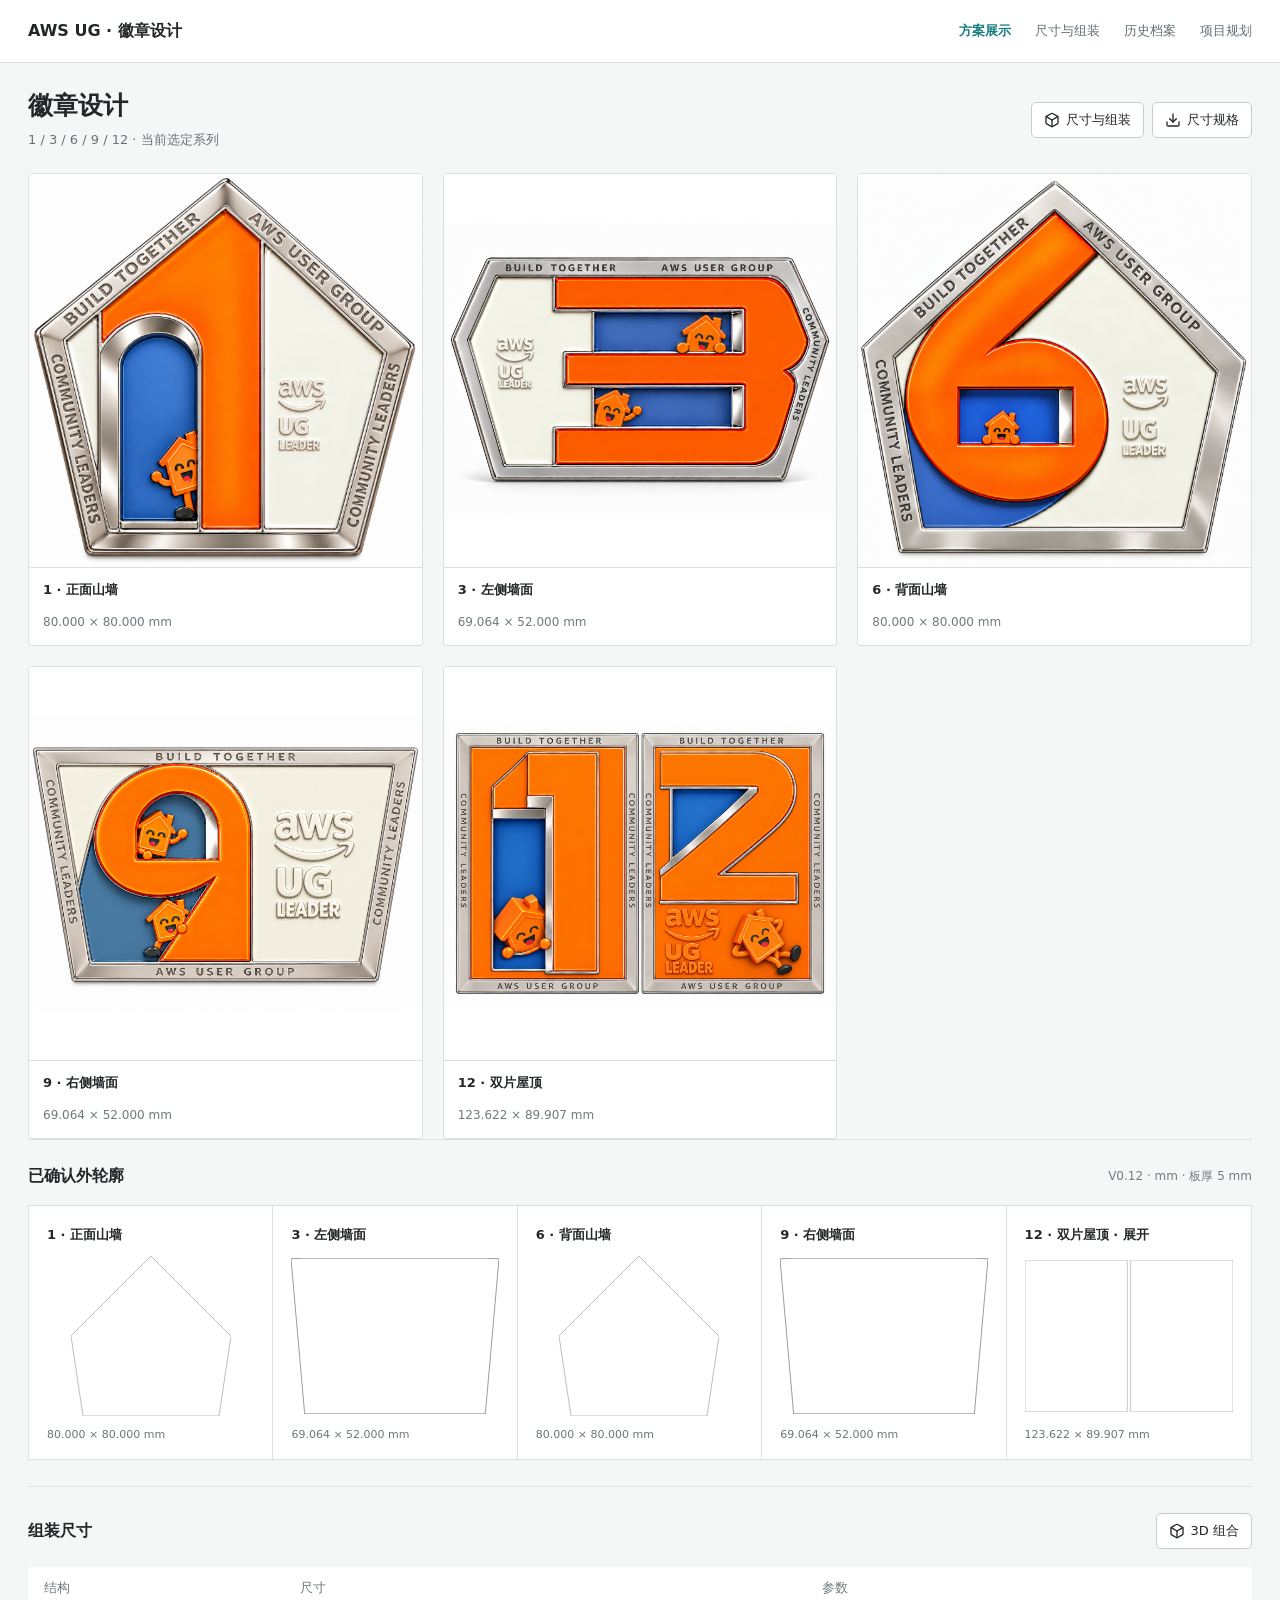
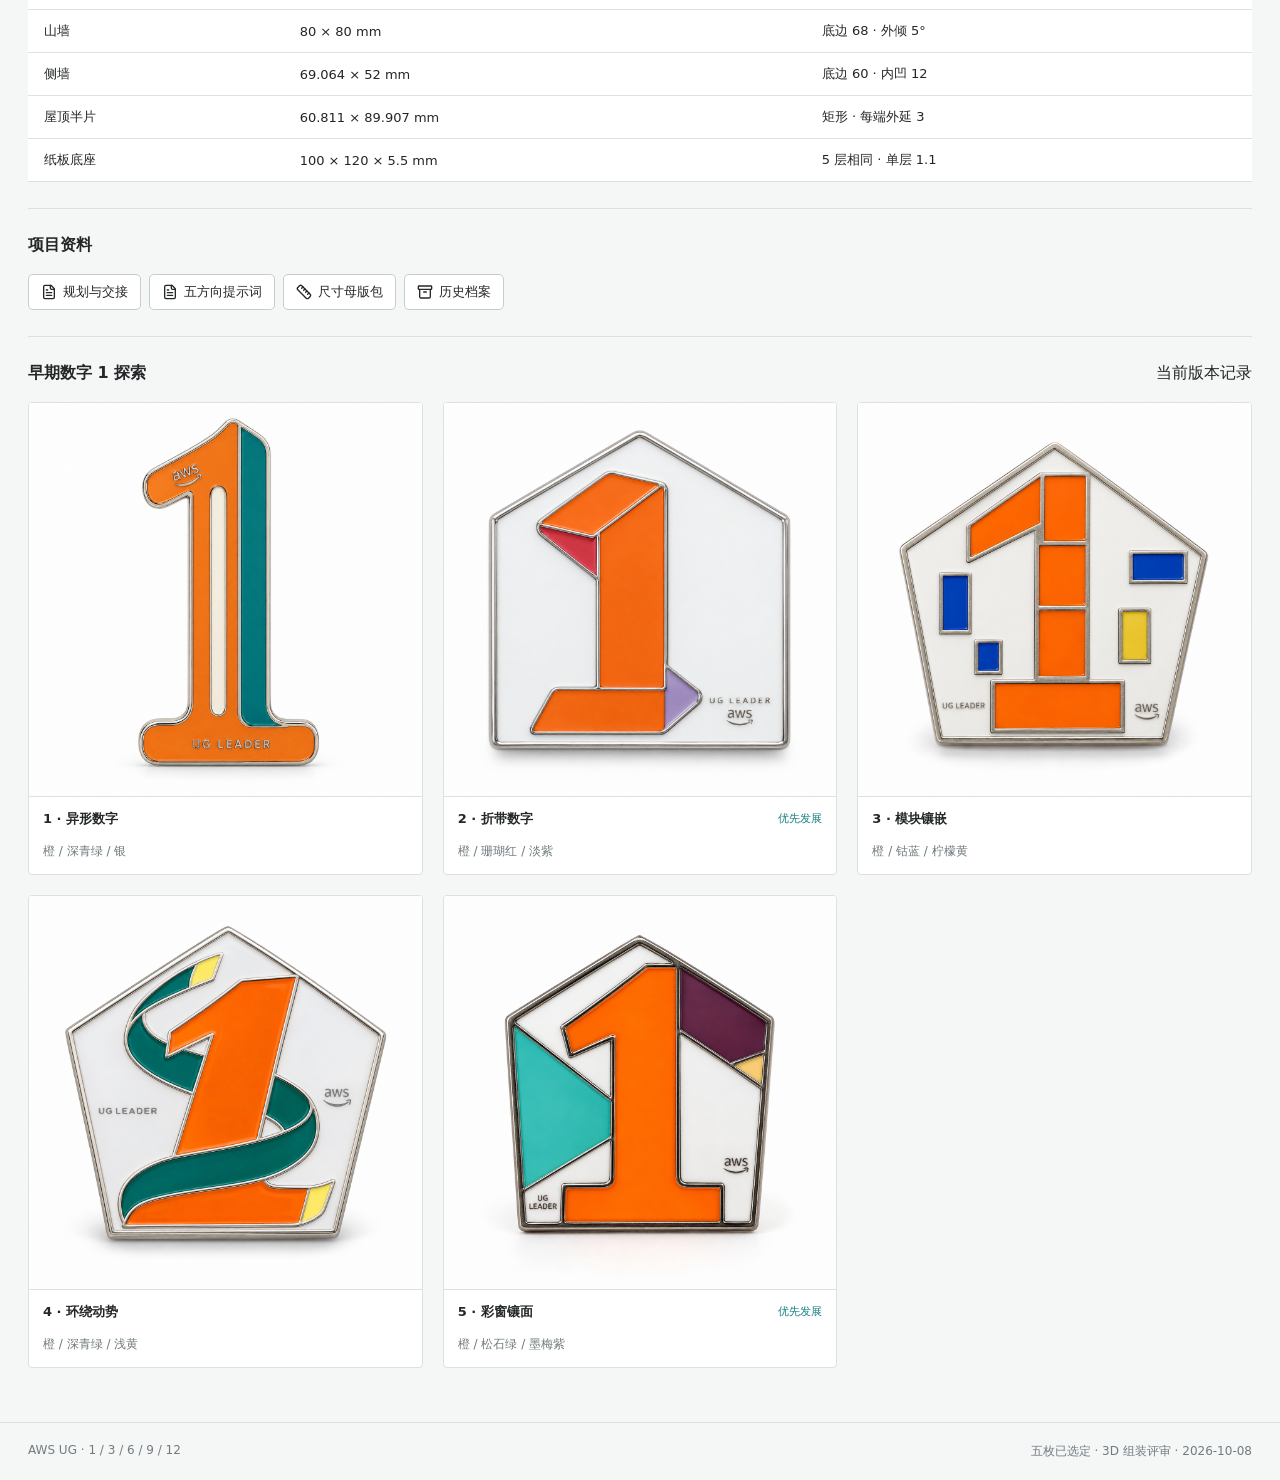
==== commit adb05c14: "Publish reviewed metal badges and current puzzle collections" ====
--- a/index.html
+++ b/index.html
@@ -1,2 +1,2 @@
 <!doctype html>
-<html lang="zh-CN"><head><meta charset="utf-8"><meta name="viewport" content="width=device-width,initial-scale=1"><title>徽章设计 · AWS UG</title><link rel="icon" href="data:,"><link rel="stylesheet" href="assets/css/project.css"><script defer src="assets/vendor/project-lucide-0.468.0.min.js"></script><script defer src="assets/js/project.js"></script></head><body><header class="project-nav"><a class="project-brand" href="index.html">AWS UG · 徽章设计</a><nav aria-label="项目导航"><a href="index.html" aria-current="page">方案展示</a><a href="badge-dimensions.html" >尺寸与组装</a><a href="design-archive.html" >历史档案</a><a href="项目核心规范与Agent协作指南.md">项目规划</a></nav></header><main class="project-main"><div class="project-heading"><div><h1>徽章设计</h1><p class="project-sub">数字 1 · 五个方向</p></div><div class="project-actions"><a href="badge-dimensions.html"><i data-lucide="box"></i>尺寸与组装</a><a href="specs/approved/house-v012.json" download><i data-lucide="download"></i>尺寸规格</a></div></div><div class="scheme-grid"><figure class="scheme" data-title="1 · 异形数字" data-category=""><button data-image="designs/number-one/2026-10-07/01-diecut.png" data-caption="1 · 异形数字" aria-label="查看 1 · 异形数字"><img src="designs/number-one/2026-10-07/01-diecut.png" alt="1 · 异形数字" loading="lazy"></button><figcaption><b>1 · 异形数字</b></figcaption><p>橙 / 深青绿 / 银</p></figure><figure class="scheme" data-title="2 · 折带数字" data-category=""><button data-image="designs/number-one/2026-10-07/02-ribbon.png" data-caption="2 · 折带数字" aria-label="查看 2 · 折带数字"><img src="designs/number-one/2026-10-07/02-ribbon.png" alt="2 · 折带数字" loading="lazy"></button><figcaption><b>2 · 折带数字</b><span class="preferred">优先发展</span></figcaption><p>橙 / 珊瑚红 / 淡紫</p></figure><figure class="scheme" data-title="3 · 模块镶嵌" data-category=""><button data-image="designs/number-one/2026-10-07/03-modular.png" data-caption="3 · 模块镶嵌" aria-label="查看 3 · 模块镶嵌"><img src="designs/number-one/2026-10-07/03-modular.png" alt="3 · 模块镶嵌" loading="lazy"></button><figcaption><b>3 · 模块镶嵌</b></figcaption><p>橙 / 钴蓝 / 柠檬黄</p></figure><figure class="scheme" data-title="4 · 环绕动势" data-category=""><button data-image="designs/number-one/2026-10-07/04-orbit.png" data-caption="4 · 环绕动势" aria-label="查看 4 · 环绕动势"><img src="designs/number-one/2026-10-07/04-orbit.png" alt="4 · 环绕动势" loading="lazy"></button><figcaption><b>4 · 环绕动势</b></figcaption><p>橙 / 深青绿 / 浅黄</p></figure><figure class="scheme" data-title="5 · 彩窗镶面" data-category=""><button data-image="designs/number-one/2026-10-07/05-mosaic.png" data-caption="5 · 彩窗镶面" aria-label="查看 5 · 彩窗镶面"><img src="designs/number-one/2026-10-07/05-mosaic.png" alt="5 · 彩窗镶面" loading="lazy"></button><figcaption><b>5 · 彩窗镶面</b><span class="preferred">优先发展</span></figcaption><p>橙 / 松石绿 / 墨梅紫</p></figure></div><section class="project-section"><div class="project-section-head"><h2>已确认外轮廓</h2><small>V0.12 · mm · 板厚 5 mm</small></div><div class="contour-grid"><a class="contour-item" href="specs/approved/badge-1.svg" target="_blank"><b>1 · 正面山墙</b><img src="specs/approved/badge-1.svg" alt="1 批准轮廓"><small>80.000 × 80.000 mm</small></a><a class="contour-item" href="specs/approved/badge-3.svg" target="_blank"><b>3 · 左侧墙面</b><img src="specs/approved/badge-3.svg" alt="3 批准轮廓"><small>69.064 × 52.000 mm</small></a><a class="contour-item" href="specs/approved/badge-6.svg" target="_blank"><b>6 · 背面山墙</b><img src="specs/approved/badge-6.svg" alt="6 批准轮廓"><small>80.000 × 80.000 mm</small></a><a class="contour-item" href="specs/approved/badge-9.svg" target="_blank"><b>9 · 右侧墙面</b><img src="specs/approved/badge-9.svg" alt="9 批准轮廓"><small>69.064 × 52.000 mm</small></a><a class="contour-item" href="specs/approved/badge-12.svg" target="_blank"><b>12 · 双片屋顶 · 展开</b><img src="specs/approved/badge-12.svg" alt="12 批准轮廓"><small>123.622 × 89.907 mm</small></a></div></section><section class="project-section"><div class="project-section-head"><h2>组装尺寸</h2><a class="project-btn" href="badge-dimensions.html#model"><i data-lucide="box"></i>3D 组合</a></div><div class="project-table"><table><thead><tr><th>结构</th><th>尺寸</th><th>参数</th></tr></thead><tbody><tr><td>山墙</td><td>80 × 80 mm</td><td>底边 68 · 外倾 5°</td></tr><tr><td>侧墙</td><td>69.064 × 52 mm</td><td>底边 60 · 内凹 12</td></tr><tr><td>屋顶半片</td><td>60.811 × 89.907 mm</td><td>矩形 · 每端外延 3</td></tr><tr><td>纸板底座</td><td>100 × 120 × 5.5 mm</td><td>5 层相同 · 单层 1.1</td></tr></tbody></table></div></section><section class="project-section"><div class="project-section-head"><h2>项目资料</h2></div><div class="project-actions"><a href="项目核心规范与Agent协作指南.md"><i data-lucide="file-text"></i>规划与交接</a><a href="designs/number-one/2026-10-07/README.md"><i data-lucide="file-text"></i>五方向提示词</a><a href="specs/approved/README.md"><i data-lucide="ruler"></i>尺寸母版包</a><a href="design-archive.html"><i data-lucide="archive"></i>历史档案</a></div></section></main><footer class="project-footer"><span>AWS UG · 1 / 3 / 6 / 9 / 12</span><span>尺寸已确认 · 视觉设计阶段 · 2026-10-07</span></footer><dialog class="project-dialog" id="project-dialog" aria-label="查看设计原图"><div class="project-dialog-bar"><span data-caption></span><div class="dialog-tools"><button class="icon-btn" data-prev title="上一张" aria-label="上一张"><i data-lucide="chevron-left"></i></button><button class="icon-btn" data-next title="下一张" aria-label="下一张"><i data-lucide="chevron-right"></i></button><a class="icon-btn" data-original target="_blank" rel="noopener" title="打开原图" aria-label="打开原图"><i data-lucide="external-link"></i></a><button class="icon-btn" data-zoom title="原尺寸 / 适合屏幕" aria-label="原尺寸 / 适合屏幕" aria-pressed="false"><i data-lucide="zoom-in"></i></button><button class="icon-btn" data-close title="关闭" aria-label="关闭"><i data-lucide="x"></i></button></div></div><div class="project-dialog-stage"><img alt=""></div></dialog></body></html>
+<html lang="zh-CN"><head><meta charset="utf-8"><meta name="viewport" content="width=device-width,initial-scale=1"><title>徽章设计 · AWS UG</title><link rel="icon" href="data:,"><link rel="stylesheet" href="assets/css/project.css"><script defer src="assets/vendor/project-lucide-0.468.0.min.js"></script><script defer src="assets/js/project.js"></script></head><body><header class="project-nav"><a class="project-brand" href="index.html">AWS UG · 徽章设计</a><nav aria-label="项目导航"><a href="index.html" aria-current="page">方案展示</a><a href="badge-dimensions.html" >尺寸与组装</a><a href="design-archive.html" >历史档案</a><a href="项目核心规范与Agent协作指南.md">项目规划</a></nav></header><main class="project-main"><div class="project-heading"><div><h1>徽章设计</h1><p class="project-sub">1 / 3 / 6 / 9 / 12 · 当前选定系列</p></div><div class="project-actions"><a href="badge-dimensions.html"><i data-lucide="box"></i>尺寸与组装</a><a href="specs/approved/house-v012.json" download><i data-lucide="download"></i>尺寸规格</a></div></div><div class="scheme-grid"><figure class="scheme" data-title="1 · 正面山墙" data-category=""><button data-image="designs/house-series/2026-10-09-metal-engraved-rim/badge-1-v03-original-metal.png" data-caption="1 · 正面山墙" aria-label="查看 1 · 正面山墙"><img src="designs/house-series/2026-10-09-metal-engraved-rim/badge-1-v03-original-metal.png" alt="1 · 正面山墙" loading="lazy"></button><figcaption><b>1 · 正面山墙</b></figcaption><p>80.000 × 80.000 mm</p></figure><figure class="scheme" data-title="3 · 左侧墙面" data-category=""><button data-image="designs/house-series/2026-10-09-metal-engraved-rim/badge-3-v05-balanced-type.png" data-caption="3 · 左侧墙面" aria-label="查看 3 · 左侧墙面"><img src="designs/house-series/2026-10-09-metal-engraved-rim/badge-3-v05-balanced-type.png" alt="3 · 左侧墙面" loading="lazy"></button><figcaption><b>3 · 左侧墙面</b></figcaption><p>69.064 × 52.000 mm</p></figure><figure class="scheme" data-title="6 · 背面山墙" data-category=""><button data-image="designs/house-series/2026-10-09-metal-engraved-rim/badge-6-v01-original.png" data-caption="6 · 背面山墙" aria-label="查看 6 · 背面山墙"><img src="designs/house-series/2026-10-09-metal-engraved-rim/badge-6-v01-original.png" alt="6 · 背面山墙" loading="lazy"></button><figcaption><b>6 · 背面山墙</b></figcaption><p>80.000 × 80.000 mm</p></figure><figure class="scheme" data-title="9 · 右侧墙面" data-category=""><button data-image="designs/house-series/2026-10-10-metal-clean-rebuild/badge-9-v02-clean-balanced.png" data-caption="9 · 右侧墙面" aria-label="查看 9 · 右侧墙面"><img src="designs/house-series/2026-10-10-metal-clean-rebuild/badge-9-v02-clean-balanced.png" alt="9 · 右侧墙面" loading="lazy"></button><figcaption><b>9 · 右侧墙面</b></figcaption><p>69.064 × 52.000 mm</p></figure><figure class="scheme" data-title="12 · 双片屋顶" data-category=""><button data-image="designs/house-series/2026-10-10-metal-clean-rebuild/badge-12-v02-even-silver.png" data-caption="12 · 双片屋顶" aria-label="查看 12 · 双片屋顶"><img src="designs/house-series/2026-10-10-metal-clean-rebuild/badge-12-v02-even-silver.png" alt="12 · 双片屋顶" loading="lazy"></button><figcaption><b>12 · 双片屋顶</b></figcaption><p>123.622 × 89.907 mm</p></figure></div><section class="project-section"><div class="project-section-head"><h2>已确认外轮廓</h2><small>V0.12 · mm · 板厚 5 mm</small></div><div class="contour-grid"><a class="contour-item" href="specs/approved/badge-1.svg" target="_blank"><b>1 · 正面山墙</b><img src="specs/approved/badge-1.svg" alt="1 批准轮廓"><small>80.000 × 80.000 mm</small></a><a class="contour-item" href="specs/approved/badge-3.svg" target="_blank"><b>3 · 左侧墙面</b><img src="specs/approved/badge-3.svg" alt="3 批准轮廓"><small>69.064 × 52.000 mm</small></a><a class="contour-item" href="specs/approved/badge-6.svg" target="_blank"><b>6 · 背面山墙</b><img src="specs/approved/badge-6.svg" alt="6 批准轮廓"><small>80.000 × 80.000 mm</small></a><a class="contour-item" href="specs/approved/badge-9.svg" target="_blank"><b>9 · 右侧墙面</b><img src="specs/approved/badge-9.svg" alt="9 批准轮廓"><small>69.064 × 52.000 mm</small></a><a class="contour-item" href="specs/approved/badge-12.svg" target="_blank"><b>12 · 双片屋顶 · 展开</b><img src="specs/approved/badge-12.svg" alt="12 批准轮廓"><small>123.622 × 89.907 mm</small></a></div></section><section class="project-section"><div class="project-section-head"><h2>组装尺寸</h2><a class="project-btn" href="badge-dimensions.html?approved=1#model"><i data-lucide="box"></i>3D 组合</a></div><div class="project-table"><table><thead><tr><th>结构</th><th>尺寸</th><th>参数</th></tr></thead><tbody><tr><td>山墙</td><td>80 × 80 mm</td><td>底边 68 · 外倾 5°</td></tr><tr><td>侧墙</td><td>69.064 × 52 mm</td><td>底边 60 · 内凹 12</td></tr><tr><td>屋顶半片</td><td>60.811 × 89.907 mm</td><td>矩形 · 每端外延 3</td></tr><tr><td>纸板底座</td><td>100 × 120 × 5.5 mm</td><td>5 层相同 · 单层 1.1</td></tr></tbody></table></div></section><section class="project-section"><div class="project-section-head"><h2>项目资料</h2></div><div class="project-actions"><a href="项目核心规范与Agent协作指南.md"><i data-lucide="file-text"></i>规划与交接</a><a href="designs/number-one/2026-10-07/README.md"><i data-lucide="file-text"></i>五方向提示词</a><a href="specs/approved/README.md"><i data-lucide="ruler"></i>尺寸母版包</a><a href="design-archive.html"><i data-lucide="archive"></i>历史档案</a></div></section><section class="project-section"><div class="project-section-head"><h2>早期数字 1 探索</h2><a href="designs/house-series/2026-10-10-metal-clean-rebuild/README.md">当前版本记录</a></div><div class="scheme-grid"><figure class="scheme" data-title="1 · 异形数字" data-category=""><button data-image="designs/number-one/2026-10-07/01-diecut.png" data-caption="1 · 异形数字" aria-label="查看 1 · 异形数字"><img src="designs/number-one/2026-10-07/01-diecut.png" alt="1 · 异形数字" loading="lazy"></button><figcaption><b>1 · 异形数字</b></figcaption><p>橙 / 深青绿 / 银</p></figure><figure class="scheme" data-title="2 · 折带数字" data-category=""><button data-image="designs/number-one/2026-10-07/02-ribbon.png" data-caption="2 · 折带数字" aria-label="查看 2 · 折带数字"><img src="designs/number-one/2026-10-07/02-ribbon.png" alt="2 · 折带数字" loading="lazy"></button><figcaption><b>2 · 折带数字</b><span class="preferred">优先发展</span></figcaption><p>橙 / 珊瑚红 / 淡紫</p></figure><figure class="scheme" data-title="3 · 模块镶嵌" data-category=""><button data-image="designs/number-one/2026-10-07/03-modular.png" data-caption="3 · 模块镶嵌" aria-label="查看 3 · 模块镶嵌"><img src="designs/number-one/2026-10-07/03-modular.png" alt="3 · 模块镶嵌" loading="lazy"></button><figcaption><b>3 · 模块镶嵌</b></figcaption><p>橙 / 钴蓝 / 柠檬黄</p></figure><figure class="scheme" data-title="4 · 环绕动势" data-category=""><button data-image="designs/number-one/2026-10-07/04-orbit.png" data-caption="4 · 环绕动势" aria-label="查看 4 · 环绕动势"><img src="designs/number-one/2026-10-07/04-orbit.png" alt="4 · 环绕动势" loading="lazy"></button><figcaption><b>4 · 环绕动势</b></figcaption><p>橙 / 深青绿 / 浅黄</p></figure><figure class="scheme" data-title="5 · 彩窗镶面" data-category=""><button data-image="designs/number-one/2026-10-07/05-mosaic.png" data-caption="5 · 彩窗镶面" aria-label="查看 5 · 彩窗镶面"><img src="designs/number-one/2026-10-07/05-mosaic.png" alt="5 · 彩窗镶面" loading="lazy"></button><figcaption><b>5 · 彩窗镶面</b><span class="preferred">优先发展</span></figcaption><p>橙 / 松石绿 / 墨梅紫</p></figure></div></section></main><footer class="project-footer"><span>AWS UG · 1 / 3 / 6 / 9 / 12</span><span>五枚已选定 · 3D 组装评审 · 2026-10-08</span></footer><dialog class="project-dialog" id="project-dialog" aria-label="查看设计原图"><div class="project-dialog-bar"><span data-caption></span><div class="dialog-tools"><button class="icon-btn" data-prev title="上一张" aria-label="上一张"><i data-lucide="chevron-left"></i></button><button class="icon-btn" data-next title="下一张" aria-label="下一张"><i data-lucide="chevron-right"></i></button><a class="icon-btn" data-original target="_blank" rel="noopener" title="打开原图" aria-label="打开原图"><i data-lucide="external-link"></i></a><button class="icon-btn" data-zoom title="原尺寸 / 适合屏幕" aria-label="原尺寸 / 适合屏幕" aria-pressed="false"><i data-lucide="zoom-in"></i></button><button class="icon-btn" data-close title="关闭" aria-label="关闭"><i data-lucide="x"></i></button></div></div><div class="project-dialog-stage"><img alt=""></div></dialog></body></html>
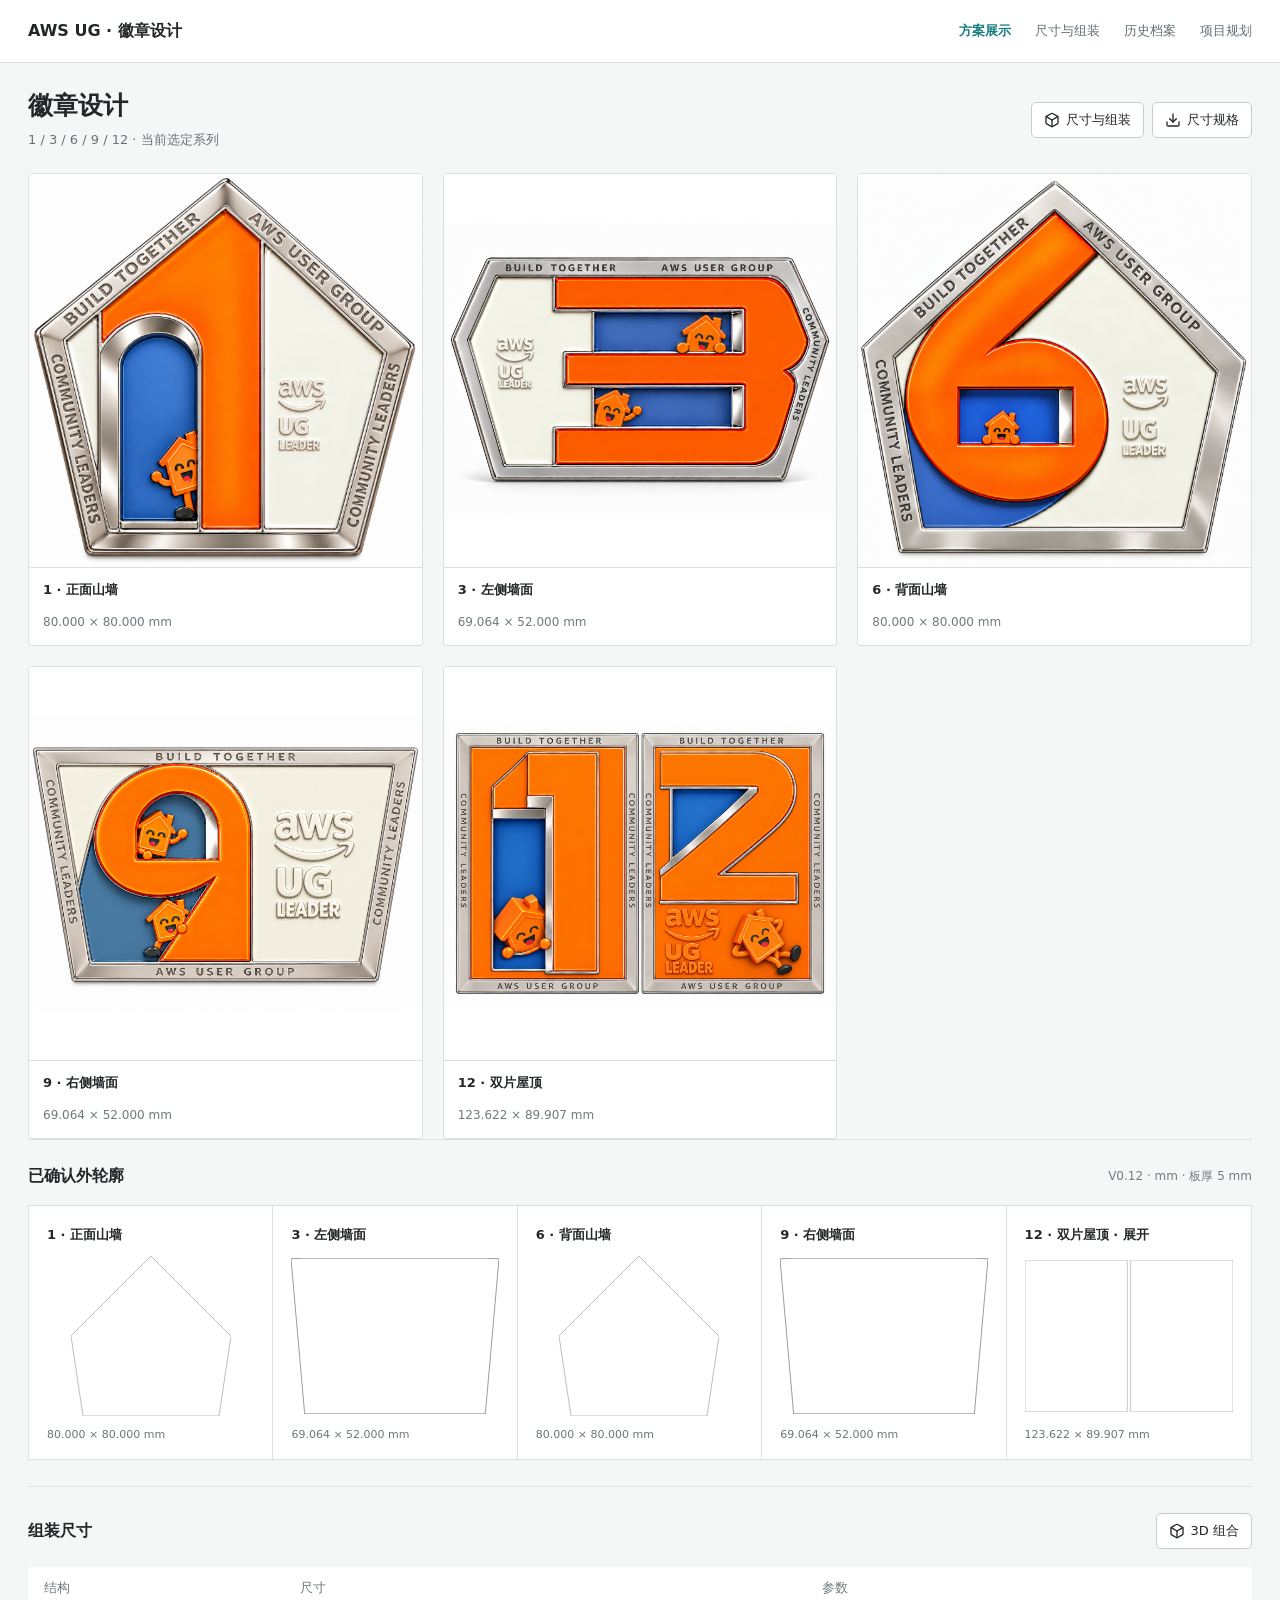
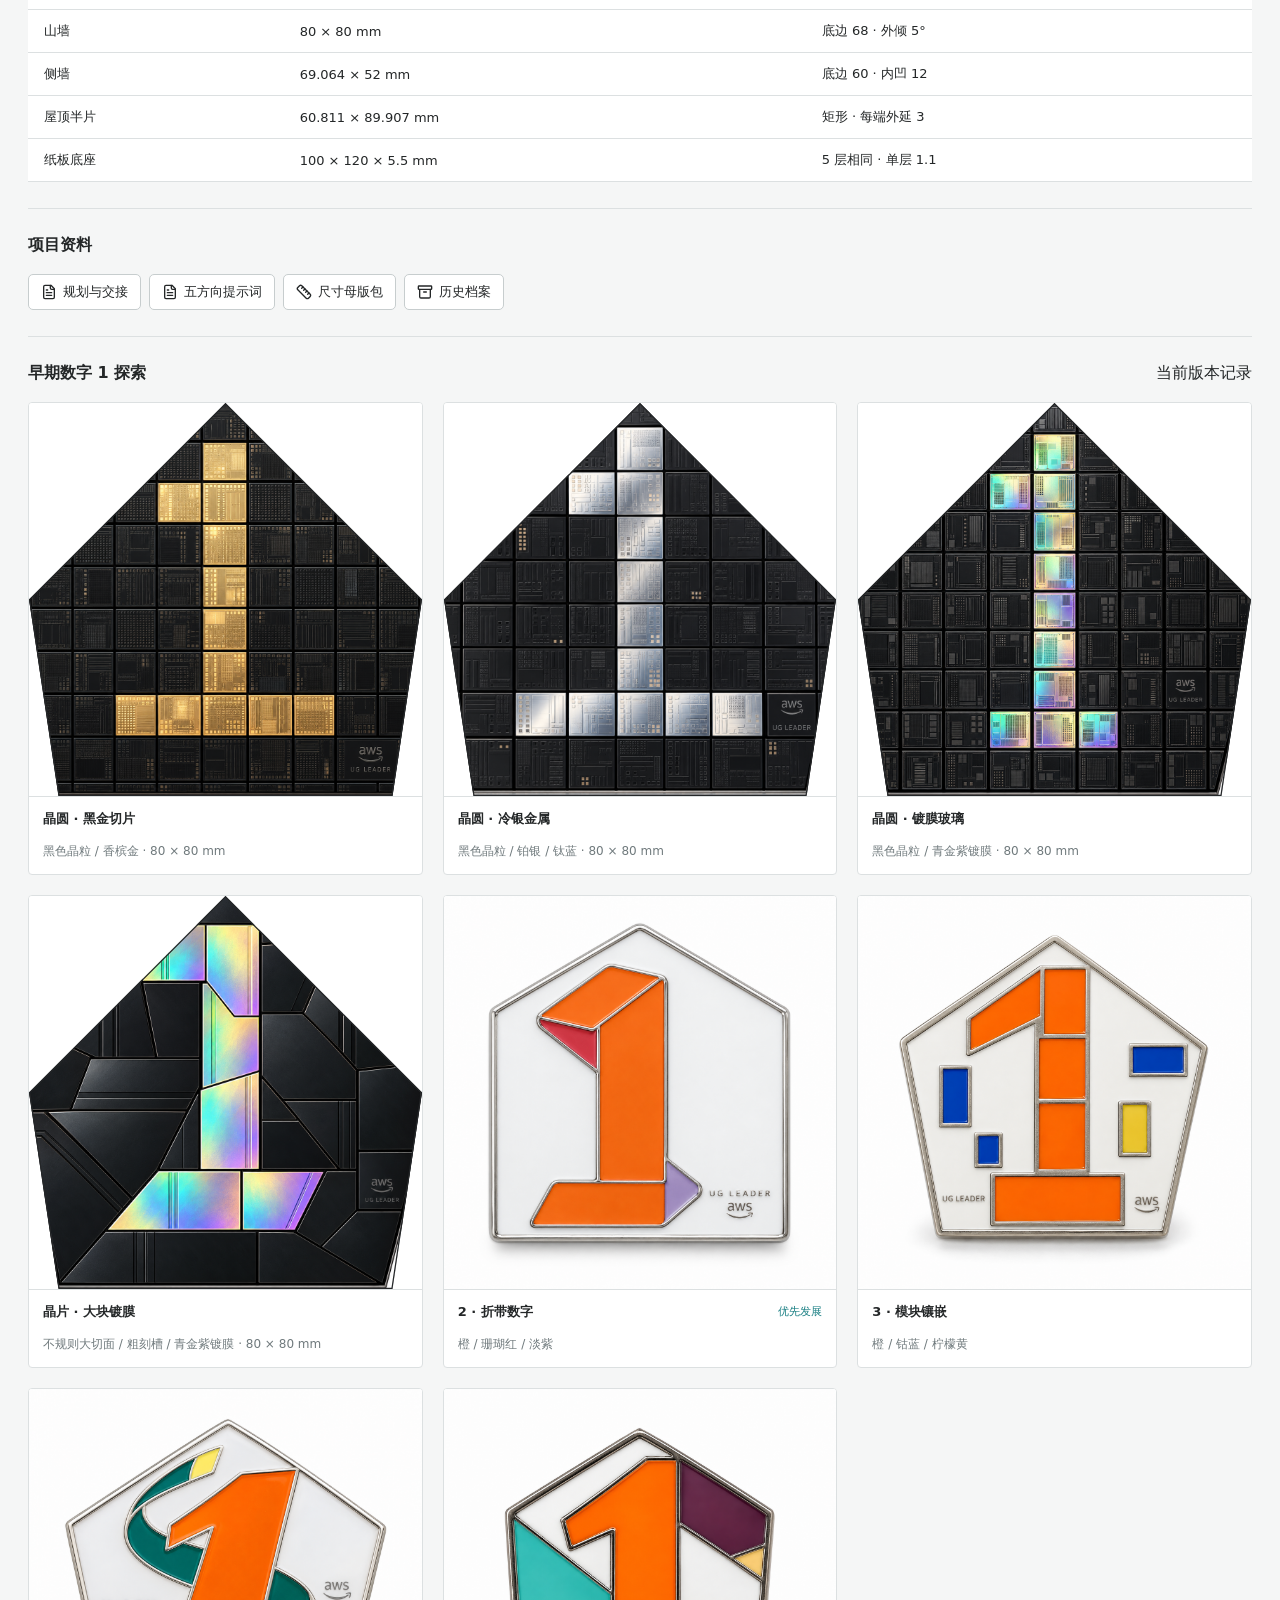
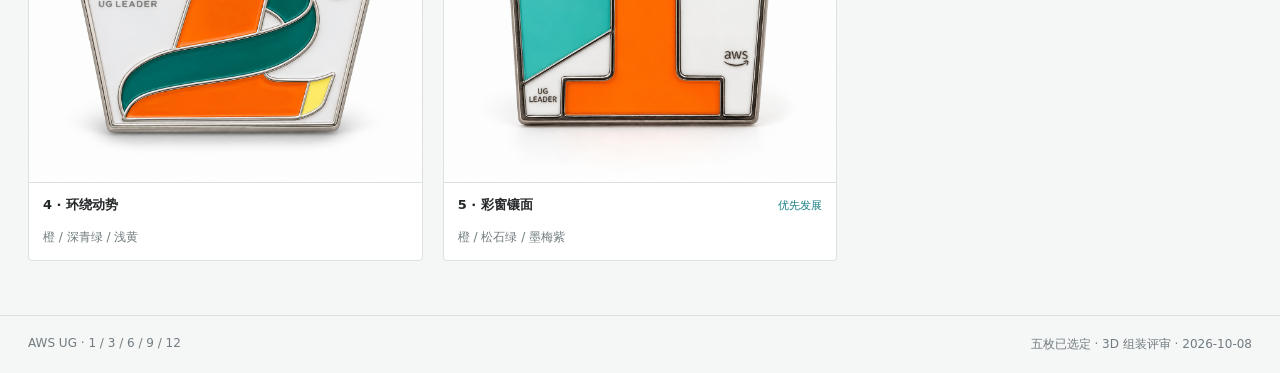
==== commit be3d0e64: "Publish wafer numeral studies and coarse iridescent revision" ====
--- a/index.html
+++ b/index.html
@@ -1,2 +1,2 @@
 <!doctype html>
-<html lang="zh-CN"><head><meta charset="utf-8"><meta name="viewport" content="width=device-width,initial-scale=1"><title>徽章设计 · AWS UG</title><link rel="icon" href="data:,"><link rel="stylesheet" href="assets/css/project.css"><script defer src="assets/vendor/project-lucide-0.468.0.min.js"></script><script defer src="assets/js/project.js"></script></head><body><header class="project-nav"><a class="project-brand" href="index.html">AWS UG · 徽章设计</a><nav aria-label="项目导航"><a href="index.html" aria-current="page">方案展示</a><a href="badge-dimensions.html" >尺寸与组装</a><a href="design-archive.html" >历史档案</a><a href="项目核心规范与Agent协作指南.md">项目规划</a></nav></header><main class="project-main"><div class="project-heading"><div><h1>徽章设计</h1><p class="project-sub">1 / 3 / 6 / 9 / 12 · 当前选定系列</p></div><div class="project-actions"><a href="badge-dimensions.html"><i data-lucide="box"></i>尺寸与组装</a><a href="specs/approved/house-v012.json" download><i data-lucide="download"></i>尺寸规格</a></div></div><div class="scheme-grid"><figure class="scheme" data-title="1 · 正面山墙" data-category=""><button data-image="designs/house-series/2026-10-09-metal-engraved-rim/badge-1-v03-original-metal.png" data-caption="1 · 正面山墙" aria-label="查看 1 · 正面山墙"><img src="designs/house-series/2026-10-09-metal-engraved-rim/badge-1-v03-original-metal.png" alt="1 · 正面山墙" loading="lazy"></button><figcaption><b>1 · 正面山墙</b></figcaption><p>80.000 × 80.000 mm</p></figure><figure class="scheme" data-title="3 · 左侧墙面" data-category=""><button data-image="designs/house-series/2026-10-09-metal-engraved-rim/badge-3-v05-balanced-type.png" data-caption="3 · 左侧墙面" aria-label="查看 3 · 左侧墙面"><img src="designs/house-series/2026-10-09-metal-engraved-rim/badge-3-v05-balanced-type.png" alt="3 · 左侧墙面" loading="lazy"></button><figcaption><b>3 · 左侧墙面</b></figcaption><p>69.064 × 52.000 mm</p></figure><figure class="scheme" data-title="6 · 背面山墙" data-category=""><button data-image="designs/house-series/2026-10-09-metal-engraved-rim/badge-6-v01-original.png" data-caption="6 · 背面山墙" aria-label="查看 6 · 背面山墙"><img src="designs/house-series/2026-10-09-metal-engraved-rim/badge-6-v01-original.png" alt="6 · 背面山墙" loading="lazy"></button><figcaption><b>6 · 背面山墙</b></figcaption><p>80.000 × 80.000 mm</p></figure><figure class="scheme" data-title="9 · 右侧墙面" data-category=""><button data-image="designs/house-series/2026-10-10-metal-clean-rebuild/badge-9-v02-clean-balanced.png" data-caption="9 · 右侧墙面" aria-label="查看 9 · 右侧墙面"><img src="designs/house-series/2026-10-10-metal-clean-rebuild/badge-9-v02-clean-balanced.png" alt="9 · 右侧墙面" loading="lazy"></button><figcaption><b>9 · 右侧墙面</b></figcaption><p>69.064 × 52.000 mm</p></figure><figure class="scheme" data-title="12 · 双片屋顶" data-category=""><button data-image="designs/house-series/2026-10-10-metal-clean-rebuild/badge-12-v02-even-silver.png" data-caption="12 · 双片屋顶" aria-label="查看 12 · 双片屋顶"><img src="designs/house-series/2026-10-10-metal-clean-rebuild/badge-12-v02-even-silver.png" alt="12 · 双片屋顶" loading="lazy"></button><figcaption><b>12 · 双片屋顶</b></figcaption><p>123.622 × 89.907 mm</p></figure></div><section class="project-section"><div class="project-section-head"><h2>已确认外轮廓</h2><small>V0.12 · mm · 板厚 5 mm</small></div><div class="contour-grid"><a class="contour-item" href="specs/approved/badge-1.svg" target="_blank"><b>1 · 正面山墙</b><img src="specs/approved/badge-1.svg" alt="1 批准轮廓"><small>80.000 × 80.000 mm</small></a><a class="contour-item" href="specs/approved/badge-3.svg" target="_blank"><b>3 · 左侧墙面</b><img src="specs/approved/badge-3.svg" alt="3 批准轮廓"><small>69.064 × 52.000 mm</small></a><a class="contour-item" href="specs/approved/badge-6.svg" target="_blank"><b>6 · 背面山墙</b><img src="specs/approved/badge-6.svg" alt="6 批准轮廓"><small>80.000 × 80.000 mm</small></a><a class="contour-item" href="specs/approved/badge-9.svg" target="_blank"><b>9 · 右侧墙面</b><img src="specs/approved/badge-9.svg" alt="9 批准轮廓"><small>69.064 × 52.000 mm</small></a><a class="contour-item" href="specs/approved/badge-12.svg" target="_blank"><b>12 · 双片屋顶 · 展开</b><img src="specs/approved/badge-12.svg" alt="12 批准轮廓"><small>123.622 × 89.907 mm</small></a></div></section><section class="project-section"><div class="project-section-head"><h2>组装尺寸</h2><a class="project-btn" href="badge-dimensions.html?approved=1#model"><i data-lucide="box"></i>3D 组合</a></div><div class="project-table"><table><thead><tr><th>结构</th><th>尺寸</th><th>参数</th></tr></thead><tbody><tr><td>山墙</td><td>80 × 80 mm</td><td>底边 68 · 外倾 5°</td></tr><tr><td>侧墙</td><td>69.064 × 52 mm</td><td>底边 60 · 内凹 12</td></tr><tr><td>屋顶半片</td><td>60.811 × 89.907 mm</td><td>矩形 · 每端外延 3</td></tr><tr><td>纸板底座</td><td>100 × 120 × 5.5 mm</td><td>5 层相同 · 单层 1.1</td></tr></tbody></table></div></section><section class="project-section"><div class="project-section-head"><h2>项目资料</h2></div><div class="project-actions"><a href="项目核心规范与Agent协作指南.md"><i data-lucide="file-text"></i>规划与交接</a><a href="designs/number-one/2026-10-07/README.md"><i data-lucide="file-text"></i>五方向提示词</a><a href="specs/approved/README.md"><i data-lucide="ruler"></i>尺寸母版包</a><a href="design-archive.html"><i data-lucide="archive"></i>历史档案</a></div></section><section class="project-section"><div class="project-section-head"><h2>早期数字 1 探索</h2><a href="designs/house-series/2026-10-10-metal-clean-rebuild/README.md">当前版本记录</a></div><div class="scheme-grid"><figure class="scheme" data-title="1 · 异形数字" data-category=""><button data-image="designs/number-one/2026-10-07/01-diecut.png" data-caption="1 · 异形数字" aria-label="查看 1 · 异形数字"><img src="designs/number-one/2026-10-07/01-diecut.png" alt="1 · 异形数字" loading="lazy"></button><figcaption><b>1 · 异形数字</b></figcaption><p>橙 / 深青绿 / 银</p></figure><figure class="scheme" data-title="2 · 折带数字" data-category=""><button data-image="designs/number-one/2026-10-07/02-ribbon.png" data-caption="2 · 折带数字" aria-label="查看 2 · 折带数字"><img src="designs/number-one/2026-10-07/02-ribbon.png" alt="2 · 折带数字" loading="lazy"></button><figcaption><b>2 · 折带数字</b><span class="preferred">优先发展</span></figcaption><p>橙 / 珊瑚红 / 淡紫</p></figure><figure class="scheme" data-title="3 · 模块镶嵌" data-category=""><button data-image="designs/number-one/2026-10-07/03-modular.png" data-caption="3 · 模块镶嵌" aria-label="查看 3 · 模块镶嵌"><img src="designs/number-one/2026-10-07/03-modular.png" alt="3 · 模块镶嵌" loading="lazy"></button><figcaption><b>3 · 模块镶嵌</b></figcaption><p>橙 / 钴蓝 / 柠檬黄</p></figure><figure class="scheme" data-title="4 · 环绕动势" data-category=""><button data-image="designs/number-one/2026-10-07/04-orbit.png" data-caption="4 · 环绕动势" aria-label="查看 4 · 环绕动势"><img src="designs/number-one/2026-10-07/04-orbit.png" alt="4 · 环绕动势" loading="lazy"></button><figcaption><b>4 · 环绕动势</b></figcaption><p>橙 / 深青绿 / 浅黄</p></figure><figure class="scheme" data-title="5 · 彩窗镶面" data-category=""><button data-image="designs/number-one/2026-10-07/05-mosaic.png" data-caption="5 · 彩窗镶面" aria-label="查看 5 · 彩窗镶面"><img src="designs/number-one/2026-10-07/05-mosaic.png" alt="5 · 彩窗镶面" loading="lazy"></button><figcaption><b>5 · 彩窗镶面</b><span class="preferred">优先发展</span></figcaption><p>橙 / 松石绿 / 墨梅紫</p></figure></div></section></main><footer class="project-footer"><span>AWS UG · 1 / 3 / 6 / 9 / 12</span><span>五枚已选定 · 3D 组装评审 · 2026-10-08</span></footer><dialog class="project-dialog" id="project-dialog" aria-label="查看设计原图"><div class="project-dialog-bar"><span data-caption></span><div class="dialog-tools"><button class="icon-btn" data-prev title="上一张" aria-label="上一张"><i data-lucide="chevron-left"></i></button><button class="icon-btn" data-next title="下一张" aria-label="下一张"><i data-lucide="chevron-right"></i></button><a class="icon-btn" data-original target="_blank" rel="noopener" title="打开原图" aria-label="打开原图"><i data-lucide="external-link"></i></a><button class="icon-btn" data-zoom title="原尺寸 / 适合屏幕" aria-label="原尺寸 / 适合屏幕" aria-pressed="false"><i data-lucide="zoom-in"></i></button><button class="icon-btn" data-close title="关闭" aria-label="关闭"><i data-lucide="x"></i></button></div></div><div class="project-dialog-stage"><img alt=""></div></dialog></body></html>
+<html lang="zh-CN"><head><meta charset="utf-8"><meta name="viewport" content="width=device-width,initial-scale=1"><title>徽章设计 · AWS UG</title><link rel="icon" href="data:,"><link rel="stylesheet" href="assets/css/project.css"><script defer src="assets/vendor/project-lucide-0.468.0.min.js"></script><script defer src="assets/js/project.js"></script></head><body><header class="project-nav"><a class="project-brand" href="index.html">AWS UG · 徽章设计</a><nav aria-label="项目导航"><a href="index.html" aria-current="page">方案展示</a><a href="badge-dimensions.html" >尺寸与组装</a><a href="design-archive.html" >历史档案</a><a href="项目核心规范与Agent协作指南.md">项目规划</a></nav></header><main class="project-main"><div class="project-heading"><div><h1>徽章设计</h1><p class="project-sub">1 / 3 / 6 / 9 / 12 · 当前选定系列</p></div><div class="project-actions"><a href="badge-dimensions.html"><i data-lucide="box"></i>尺寸与组装</a><a href="specs/approved/house-v012.json" download><i data-lucide="download"></i>尺寸规格</a></div></div><div class="scheme-grid"><figure class="scheme" data-title="1 · 正面山墙" data-category=""><button data-image="designs/house-series/2026-10-09-metal-engraved-rim/badge-1-v03-original-metal.png" data-caption="1 · 正面山墙" aria-label="查看 1 · 正面山墙"><img src="designs/house-series/2026-10-09-metal-engraved-rim/badge-1-v03-original-metal.png" alt="1 · 正面山墙" loading="lazy"></button><figcaption><b>1 · 正面山墙</b></figcaption><p>80.000 × 80.000 mm</p></figure><figure class="scheme" data-title="3 · 左侧墙面" data-category=""><button data-image="designs/house-series/2026-10-09-metal-engraved-rim/badge-3-v05-balanced-type.png" data-caption="3 · 左侧墙面" aria-label="查看 3 · 左侧墙面"><img src="designs/house-series/2026-10-09-metal-engraved-rim/badge-3-v05-balanced-type.png" alt="3 · 左侧墙面" loading="lazy"></button><figcaption><b>3 · 左侧墙面</b></figcaption><p>69.064 × 52.000 mm</p></figure><figure class="scheme" data-title="6 · 背面山墙" data-category=""><button data-image="designs/house-series/2026-10-09-metal-engraved-rim/badge-6-v01-original.png" data-caption="6 · 背面山墙" aria-label="查看 6 · 背面山墙"><img src="designs/house-series/2026-10-09-metal-engraved-rim/badge-6-v01-original.png" alt="6 · 背面山墙" loading="lazy"></button><figcaption><b>6 · 背面山墙</b></figcaption><p>80.000 × 80.000 mm</p></figure><figure class="scheme" data-title="9 · 右侧墙面" data-category=""><button data-image="designs/house-series/2026-10-10-metal-clean-rebuild/badge-9-v02-clean-balanced.png" data-caption="9 · 右侧墙面" aria-label="查看 9 · 右侧墙面"><img src="designs/house-series/2026-10-10-metal-clean-rebuild/badge-9-v02-clean-balanced.png" alt="9 · 右侧墙面" loading="lazy"></button><figcaption><b>9 · 右侧墙面</b></figcaption><p>69.064 × 52.000 mm</p></figure><figure class="scheme" data-title="12 · 双片屋顶" data-category=""><button data-image="designs/house-series/2026-10-10-metal-clean-rebuild/badge-12-v02-even-silver.png" data-caption="12 · 双片屋顶" aria-label="查看 12 · 双片屋顶"><img src="designs/house-series/2026-10-10-metal-clean-rebuild/badge-12-v02-even-silver.png" alt="12 · 双片屋顶" loading="lazy"></button><figcaption><b>12 · 双片屋顶</b></figcaption><p>123.622 × 89.907 mm</p></figure></div><section class="project-section"><div class="project-section-head"><h2>已确认外轮廓</h2><small>V0.12 · mm · 板厚 5 mm</small></div><div class="contour-grid"><a class="contour-item" href="specs/approved/badge-1.svg" target="_blank"><b>1 · 正面山墙</b><img src="specs/approved/badge-1.svg" alt="1 批准轮廓"><small>80.000 × 80.000 mm</small></a><a class="contour-item" href="specs/approved/badge-3.svg" target="_blank"><b>3 · 左侧墙面</b><img src="specs/approved/badge-3.svg" alt="3 批准轮廓"><small>69.064 × 52.000 mm</small></a><a class="contour-item" href="specs/approved/badge-6.svg" target="_blank"><b>6 · 背面山墙</b><img src="specs/approved/badge-6.svg" alt="6 批准轮廓"><small>80.000 × 80.000 mm</small></a><a class="contour-item" href="specs/approved/badge-9.svg" target="_blank"><b>9 · 右侧墙面</b><img src="specs/approved/badge-9.svg" alt="9 批准轮廓"><small>69.064 × 52.000 mm</small></a><a class="contour-item" href="specs/approved/badge-12.svg" target="_blank"><b>12 · 双片屋顶 · 展开</b><img src="specs/approved/badge-12.svg" alt="12 批准轮廓"><small>123.622 × 89.907 mm</small></a></div></section><section class="project-section"><div class="project-section-head"><h2>组装尺寸</h2><a class="project-btn" href="badge-dimensions.html?approved=1#model"><i data-lucide="box"></i>3D 组合</a></div><div class="project-table"><table><thead><tr><th>结构</th><th>尺寸</th><th>参数</th></tr></thead><tbody><tr><td>山墙</td><td>80 × 80 mm</td><td>底边 68 · 外倾 5°</td></tr><tr><td>侧墙</td><td>69.064 × 52 mm</td><td>底边 60 · 内凹 12</td></tr><tr><td>屋顶半片</td><td>60.811 × 89.907 mm</td><td>矩形 · 每端外延 3</td></tr><tr><td>纸板底座</td><td>100 × 120 × 5.5 mm</td><td>5 层相同 · 单层 1.1</td></tr></tbody></table></div></section><section class="project-section"><div class="project-section-head"><h2>项目资料</h2></div><div class="project-actions"><a href="项目核心规范与Agent协作指南.md"><i data-lucide="file-text"></i>规划与交接</a><a href="designs/number-one/2026-10-07/README.md"><i data-lucide="file-text"></i>五方向提示词</a><a href="specs/approved/README.md"><i data-lucide="ruler"></i>尺寸母版包</a><a href="design-archive.html"><i data-lucide="archive"></i>历史档案</a></div></section><section class="project-section" id="number-one-explorations"><div class="project-section-head"><h2>早期数字 1 探索</h2><a href="designs/house-series/2026-10-10-metal-clean-rebuild/README.md">当前版本记录</a></div><div class="scheme-grid"><figure class="scheme" data-title="晶圆 · 黑金切片" data-category=""><button data-image="designs/number-one/2026-10-10-wafer/badge-1-gold-fitted.svg" data-caption="晶圆 · 黑金切片" aria-label="查看 晶圆 · 黑金切片"><img src="designs/number-one/2026-10-10-wafer/badge-1-gold-fitted.svg" alt="晶圆 · 黑金切片" loading="lazy"></button><figcaption><b>晶圆 · 黑金切片</b></figcaption><p>黑色晶粒 / 香槟金 · 80 × 80 mm</p></figure><figure class="scheme" data-title="晶圆 · 冷银金属" data-category=""><button data-image="designs/number-one/2026-10-10-wafer/badge-1-silver-fitted.svg" data-caption="晶圆 · 冷银金属" aria-label="查看 晶圆 · 冷银金属"><img src="designs/number-one/2026-10-10-wafer/badge-1-silver-fitted.svg" alt="晶圆 · 冷银金属" loading="lazy"></button><figcaption><b>晶圆 · 冷银金属</b></figcaption><p>黑色晶粒 / 铂银 / 钛蓝 · 80 × 80 mm</p></figure><figure class="scheme" data-title="晶圆 · 镀膜玻璃" data-category=""><button data-image="designs/number-one/2026-10-10-wafer/badge-1-glass-fitted.svg" data-caption="晶圆 · 镀膜玻璃" aria-label="查看 晶圆 · 镀膜玻璃"><img src="designs/number-one/2026-10-10-wafer/badge-1-glass-fitted.svg" alt="晶圆 · 镀膜玻璃" loading="lazy"></button><figcaption><b>晶圆 · 镀膜玻璃</b></figcaption><p>黑色晶粒 / 青金紫镀膜 · 80 × 80 mm</p></figure><figure class="scheme" data-title="晶片 · 大块镀膜" data-category=""><button data-image="designs/number-one/2026-10-10-wafer/badge-1-glass-coarse-fitted.svg" data-caption="晶片 · 大块镀膜" aria-label="查看 晶片 · 大块镀膜"><img src="designs/number-one/2026-10-10-wafer/badge-1-glass-coarse-fitted.svg" alt="晶片 · 大块镀膜" loading="lazy"></button><figcaption><b>晶片 · 大块镀膜</b></figcaption><p>不规则大切面 / 粗刻槽 / 青金紫镀膜 · 80 × 80 mm</p></figure><figure class="scheme" data-title="2 · 折带数字" data-category=""><button data-image="designs/number-one/2026-10-07/02-ribbon.png" data-caption="2 · 折带数字" aria-label="查看 2 · 折带数字"><img src="designs/number-one/2026-10-07/02-ribbon.png" alt="2 · 折带数字" loading="lazy"></button><figcaption><b>2 · 折带数字</b><span class="preferred">优先发展</span></figcaption><p>橙 / 珊瑚红 / 淡紫</p></figure><figure class="scheme" data-title="3 · 模块镶嵌" data-category=""><button data-image="designs/number-one/2026-10-07/03-modular.png" data-caption="3 · 模块镶嵌" aria-label="查看 3 · 模块镶嵌"><img src="designs/number-one/2026-10-07/03-modular.png" alt="3 · 模块镶嵌" loading="lazy"></button><figcaption><b>3 · 模块镶嵌</b></figcaption><p>橙 / 钴蓝 / 柠檬黄</p></figure><figure class="scheme" data-title="4 · 环绕动势" data-category=""><button data-image="designs/number-one/2026-10-07/04-orbit.png" data-caption="4 · 环绕动势" aria-label="查看 4 · 环绕动势"><img src="designs/number-one/2026-10-07/04-orbit.png" alt="4 · 环绕动势" loading="lazy"></button><figcaption><b>4 · 环绕动势</b></figcaption><p>橙 / 深青绿 / 浅黄</p></figure><figure class="scheme" data-title="5 · 彩窗镶面" data-category=""><button data-image="designs/number-one/2026-10-07/05-mosaic.png" data-caption="5 · 彩窗镶面" aria-label="查看 5 · 彩窗镶面"><img src="designs/number-one/2026-10-07/05-mosaic.png" alt="5 · 彩窗镶面" loading="lazy"></button><figcaption><b>5 · 彩窗镶面</b><span class="preferred">优先发展</span></figcaption><p>橙 / 松石绿 / 墨梅紫</p></figure></div></section></main><footer class="project-footer"><span>AWS UG · 1 / 3 / 6 / 9 / 12</span><span>五枚已选定 · 3D 组装评审 · 2026-10-08</span></footer><dialog class="project-dialog" id="project-dialog" aria-label="查看设计原图"><div class="project-dialog-bar"><span data-caption></span><div class="dialog-tools"><button class="icon-btn" data-prev title="上一张" aria-label="上一张"><i data-lucide="chevron-left"></i></button><button class="icon-btn" data-next title="下一张" aria-label="下一张"><i data-lucide="chevron-right"></i></button><a class="icon-btn" data-original target="_blank" rel="noopener" title="打开原图" aria-label="打开原图"><i data-lucide="external-link"></i></a><button class="icon-btn" data-zoom title="原尺寸 / 适合屏幕" aria-label="原尺寸 / 适合屏幕" aria-pressed="false"><i data-lucide="zoom-in"></i></button><button class="icon-btn" data-close title="关闭" aria-label="关闭"><i data-lucide="x"></i></button></div></div><div class="project-dialog-stage"><img alt=""></div></dialog></body></html>
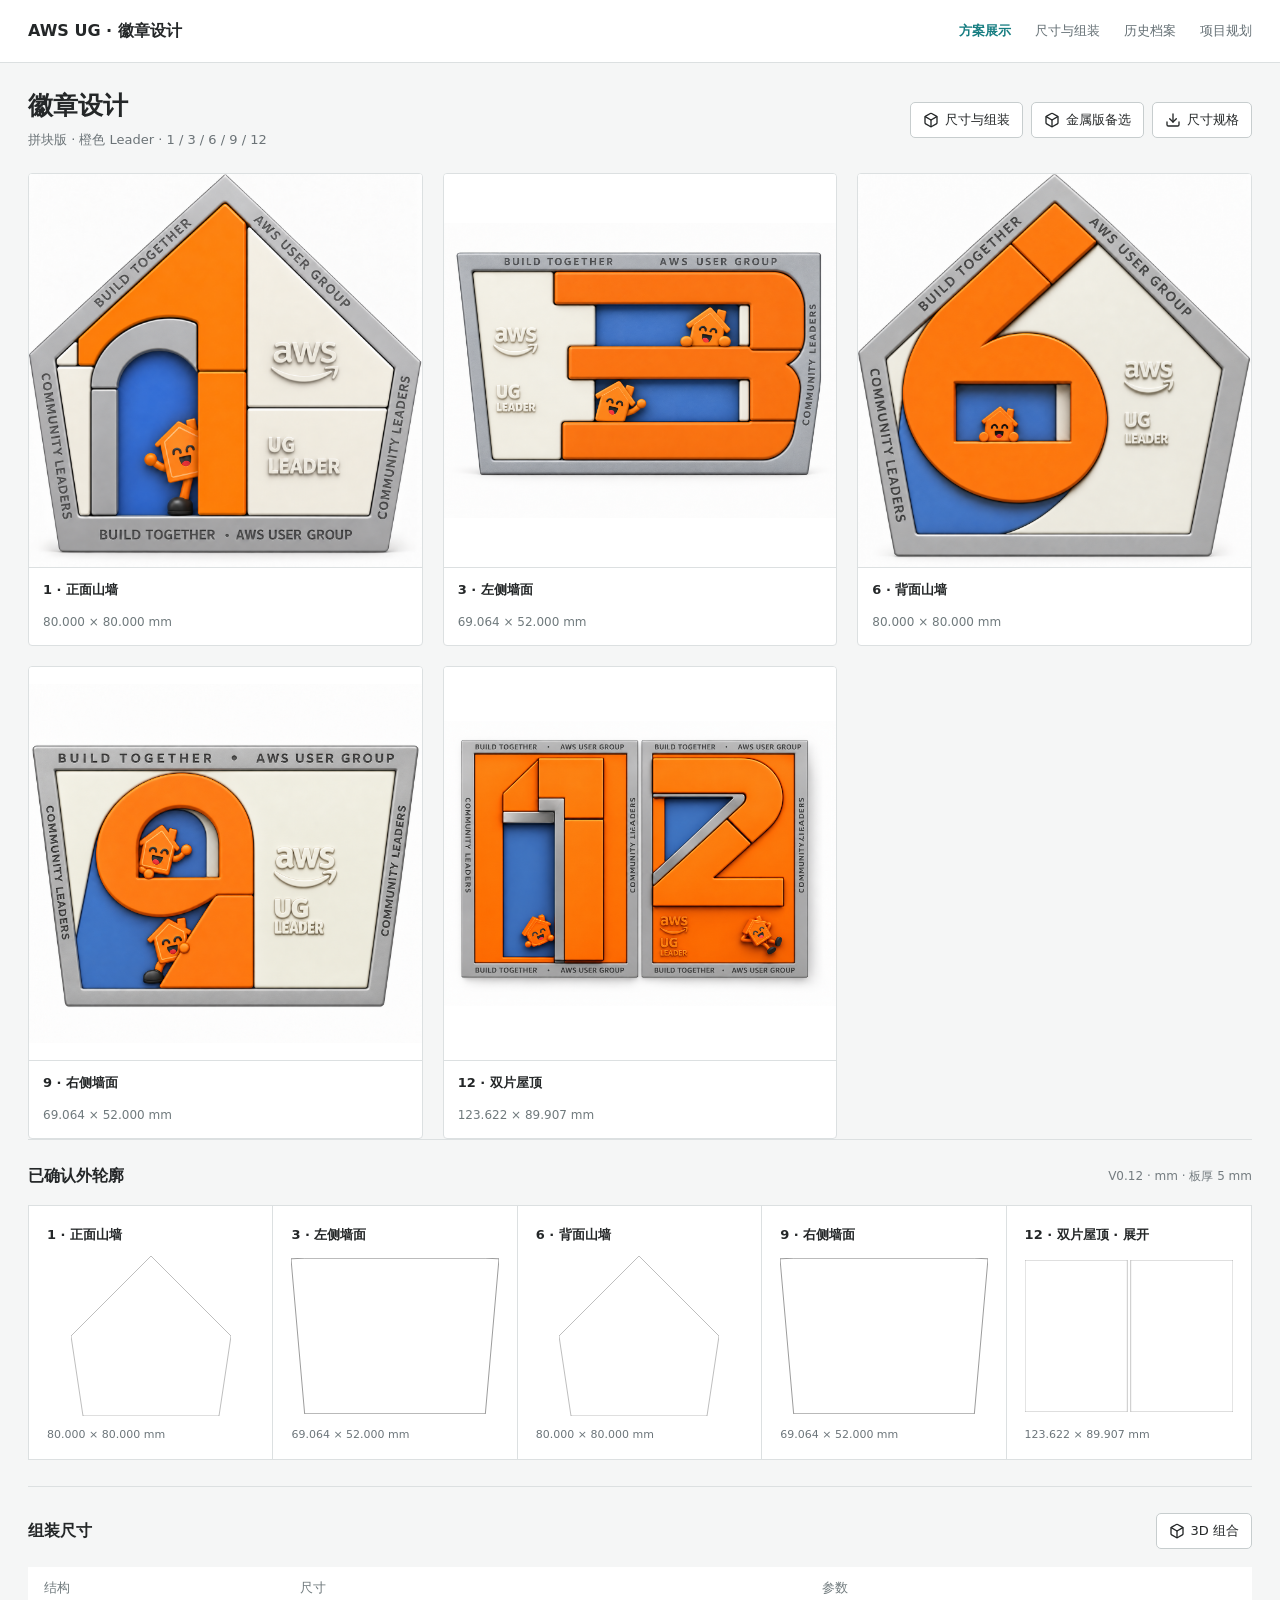
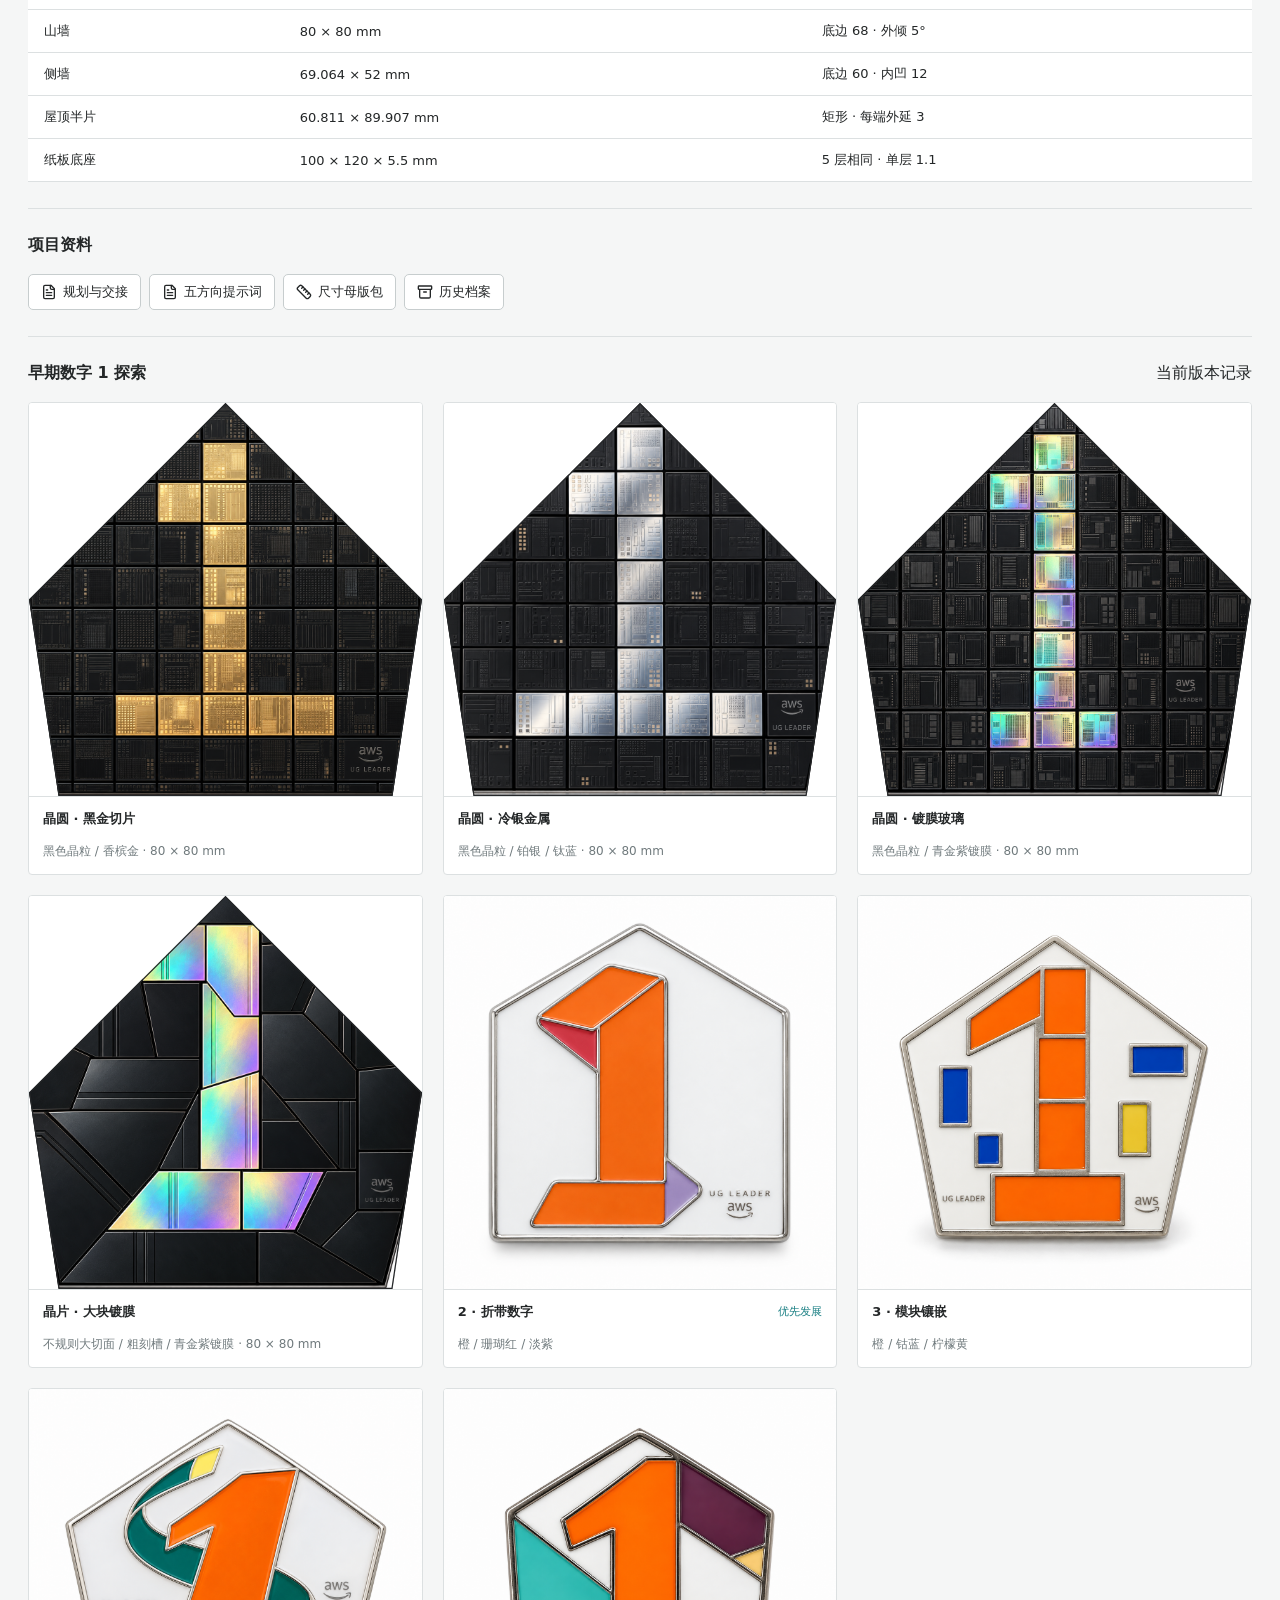
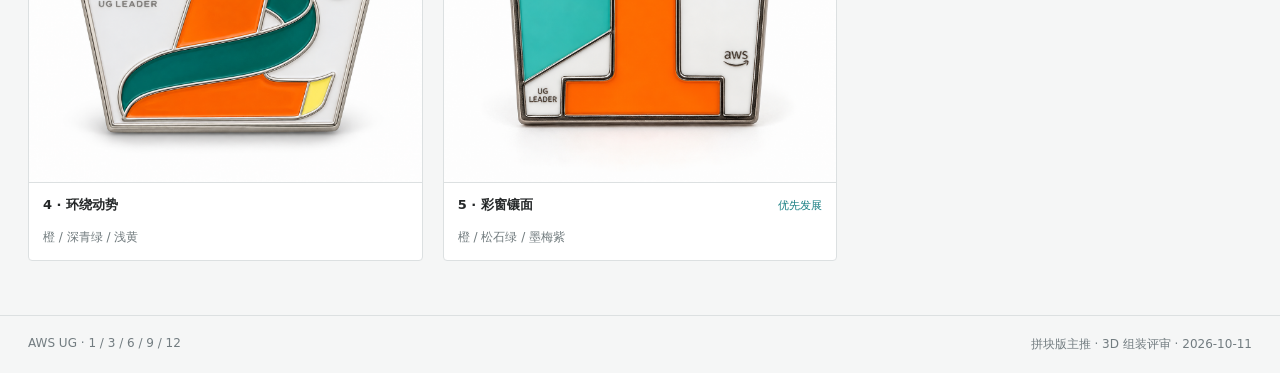
==== commit a4f48571: "Promote puzzle collection on home and default 3D view" ====
--- a/index.html
+++ b/index.html
@@ -1,2 +1,2 @@
 <!doctype html>
-<html lang="zh-CN"><head><meta charset="utf-8"><meta name="viewport" content="width=device-width,initial-scale=1"><title>徽章设计 · AWS UG</title><link rel="icon" href="data:,"><link rel="stylesheet" href="assets/css/project.css"><script defer src="assets/vendor/project-lucide-0.468.0.min.js"></script><script defer src="assets/js/project.js"></script></head><body><header class="project-nav"><a class="project-brand" href="index.html">AWS UG · 徽章设计</a><nav aria-label="项目导航"><a href="index.html" aria-current="page">方案展示</a><a href="badge-dimensions.html" >尺寸与组装</a><a href="design-archive.html" >历史档案</a><a href="项目核心规范与Agent协作指南.md">项目规划</a></nav></header><main class="project-main"><div class="project-heading"><div><h1>徽章设计</h1><p class="project-sub">1 / 3 / 6 / 9 / 12 · 当前选定系列</p></div><div class="project-actions"><a href="badge-dimensions.html"><i data-lucide="box"></i>尺寸与组装</a><a href="specs/approved/house-v012.json" download><i data-lucide="download"></i>尺寸规格</a></div></div><div class="scheme-grid"><figure class="scheme" data-title="1 · 正面山墙" data-category=""><button data-image="designs/house-series/2026-10-09-metal-engraved-rim/badge-1-v03-original-metal.png" data-caption="1 · 正面山墙" aria-label="查看 1 · 正面山墙"><img src="designs/house-series/2026-10-09-metal-engraved-rim/badge-1-v03-original-metal.png" alt="1 · 正面山墙" loading="lazy"></button><figcaption><b>1 · 正面山墙</b></figcaption><p>80.000 × 80.000 mm</p></figure><figure class="scheme" data-title="3 · 左侧墙面" data-category=""><button data-image="designs/house-series/2026-10-09-metal-engraved-rim/badge-3-v05-balanced-type.png" data-caption="3 · 左侧墙面" aria-label="查看 3 · 左侧墙面"><img src="designs/house-series/2026-10-09-metal-engraved-rim/badge-3-v05-balanced-type.png" alt="3 · 左侧墙面" loading="lazy"></button><figcaption><b>3 · 左侧墙面</b></figcaption><p>69.064 × 52.000 mm</p></figure><figure class="scheme" data-title="6 · 背面山墙" data-category=""><button data-image="designs/house-series/2026-10-09-metal-engraved-rim/badge-6-v01-original.png" data-caption="6 · 背面山墙" aria-label="查看 6 · 背面山墙"><img src="designs/house-series/2026-10-09-metal-engraved-rim/badge-6-v01-original.png" alt="6 · 背面山墙" loading="lazy"></button><figcaption><b>6 · 背面山墙</b></figcaption><p>80.000 × 80.000 mm</p></figure><figure class="scheme" data-title="9 · 右侧墙面" data-category=""><button data-image="designs/house-series/2026-10-10-metal-clean-rebuild/badge-9-v02-clean-balanced.png" data-caption="9 · 右侧墙面" aria-label="查看 9 · 右侧墙面"><img src="designs/house-series/2026-10-10-metal-clean-rebuild/badge-9-v02-clean-balanced.png" alt="9 · 右侧墙面" loading="lazy"></button><figcaption><b>9 · 右侧墙面</b></figcaption><p>69.064 × 52.000 mm</p></figure><figure class="scheme" data-title="12 · 双片屋顶" data-category=""><button data-image="designs/house-series/2026-10-10-metal-clean-rebuild/badge-12-v02-even-silver.png" data-caption="12 · 双片屋顶" aria-label="查看 12 · 双片屋顶"><img src="designs/house-series/2026-10-10-metal-clean-rebuild/badge-12-v02-even-silver.png" alt="12 · 双片屋顶" loading="lazy"></button><figcaption><b>12 · 双片屋顶</b></figcaption><p>123.622 × 89.907 mm</p></figure></div><section class="project-section"><div class="project-section-head"><h2>已确认外轮廓</h2><small>V0.12 · mm · 板厚 5 mm</small></div><div class="contour-grid"><a class="contour-item" href="specs/approved/badge-1.svg" target="_blank"><b>1 · 正面山墙</b><img src="specs/approved/badge-1.svg" alt="1 批准轮廓"><small>80.000 × 80.000 mm</small></a><a class="contour-item" href="specs/approved/badge-3.svg" target="_blank"><b>3 · 左侧墙面</b><img src="specs/approved/badge-3.svg" alt="3 批准轮廓"><small>69.064 × 52.000 mm</small></a><a class="contour-item" href="specs/approved/badge-6.svg" target="_blank"><b>6 · 背面山墙</b><img src="specs/approved/badge-6.svg" alt="6 批准轮廓"><small>80.000 × 80.000 mm</small></a><a class="contour-item" href="specs/approved/badge-9.svg" target="_blank"><b>9 · 右侧墙面</b><img src="specs/approved/badge-9.svg" alt="9 批准轮廓"><small>69.064 × 52.000 mm</small></a><a class="contour-item" href="specs/approved/badge-12.svg" target="_blank"><b>12 · 双片屋顶 · 展开</b><img src="specs/approved/badge-12.svg" alt="12 批准轮廓"><small>123.622 × 89.907 mm</small></a></div></section><section class="project-section"><div class="project-section-head"><h2>组装尺寸</h2><a class="project-btn" href="badge-dimensions.html?approved=1#model"><i data-lucide="box"></i>3D 组合</a></div><div class="project-table"><table><thead><tr><th>结构</th><th>尺寸</th><th>参数</th></tr></thead><tbody><tr><td>山墙</td><td>80 × 80 mm</td><td>底边 68 · 外倾 5°</td></tr><tr><td>侧墙</td><td>69.064 × 52 mm</td><td>底边 60 · 内凹 12</td></tr><tr><td>屋顶半片</td><td>60.811 × 89.907 mm</td><td>矩形 · 每端外延 3</td></tr><tr><td>纸板底座</td><td>100 × 120 × 5.5 mm</td><td>5 层相同 · 单层 1.1</td></tr></tbody></table></div></section><section class="project-section"><div class="project-section-head"><h2>项目资料</h2></div><div class="project-actions"><a href="项目核心规范与Agent协作指南.md"><i data-lucide="file-text"></i>规划与交接</a><a href="designs/number-one/2026-10-07/README.md"><i data-lucide="file-text"></i>五方向提示词</a><a href="specs/approved/README.md"><i data-lucide="ruler"></i>尺寸母版包</a><a href="design-archive.html"><i data-lucide="archive"></i>历史档案</a></div></section><section class="project-section" id="number-one-explorations"><div class="project-section-head"><h2>早期数字 1 探索</h2><a href="designs/house-series/2026-10-10-metal-clean-rebuild/README.md">当前版本记录</a></div><div class="scheme-grid"><figure class="scheme" data-title="晶圆 · 黑金切片" data-category=""><button data-image="designs/number-one/2026-10-10-wafer/badge-1-gold-fitted.svg" data-caption="晶圆 · 黑金切片" aria-label="查看 晶圆 · 黑金切片"><img src="designs/number-one/2026-10-10-wafer/badge-1-gold-fitted.svg" alt="晶圆 · 黑金切片" loading="lazy"></button><figcaption><b>晶圆 · 黑金切片</b></figcaption><p>黑色晶粒 / 香槟金 · 80 × 80 mm</p></figure><figure class="scheme" data-title="晶圆 · 冷银金属" data-category=""><button data-image="designs/number-one/2026-10-10-wafer/badge-1-silver-fitted.svg" data-caption="晶圆 · 冷银金属" aria-label="查看 晶圆 · 冷银金属"><img src="designs/number-one/2026-10-10-wafer/badge-1-silver-fitted.svg" alt="晶圆 · 冷银金属" loading="lazy"></button><figcaption><b>晶圆 · 冷银金属</b></figcaption><p>黑色晶粒 / 铂银 / 钛蓝 · 80 × 80 mm</p></figure><figure class="scheme" data-title="晶圆 · 镀膜玻璃" data-category=""><button data-image="designs/number-one/2026-10-10-wafer/badge-1-glass-fitted.svg" data-caption="晶圆 · 镀膜玻璃" aria-label="查看 晶圆 · 镀膜玻璃"><img src="designs/number-one/2026-10-10-wafer/badge-1-glass-fitted.svg" alt="晶圆 · 镀膜玻璃" loading="lazy"></button><figcaption><b>晶圆 · 镀膜玻璃</b></figcaption><p>黑色晶粒 / 青金紫镀膜 · 80 × 80 mm</p></figure><figure class="scheme" data-title="晶片 · 大块镀膜" data-category=""><button data-image="designs/number-one/2026-10-10-wafer/badge-1-glass-coarse-fitted.svg" data-caption="晶片 · 大块镀膜" aria-label="查看 晶片 · 大块镀膜"><img src="designs/number-one/2026-10-10-wafer/badge-1-glass-coarse-fitted.svg" alt="晶片 · 大块镀膜" loading="lazy"></button><figcaption><b>晶片 · 大块镀膜</b></figcaption><p>不规则大切面 / 粗刻槽 / 青金紫镀膜 · 80 × 80 mm</p></figure><figure class="scheme" data-title="2 · 折带数字" data-category=""><button data-image="designs/number-one/2026-10-07/02-ribbon.png" data-caption="2 · 折带数字" aria-label="查看 2 · 折带数字"><img src="designs/number-one/2026-10-07/02-ribbon.png" alt="2 · 折带数字" loading="lazy"></button><figcaption><b>2 · 折带数字</b><span class="preferred">优先发展</span></figcaption><p>橙 / 珊瑚红 / 淡紫</p></figure><figure class="scheme" data-title="3 · 模块镶嵌" data-category=""><button data-image="designs/number-one/2026-10-07/03-modular.png" data-caption="3 · 模块镶嵌" aria-label="查看 3 · 模块镶嵌"><img src="designs/number-one/2026-10-07/03-modular.png" alt="3 · 模块镶嵌" loading="lazy"></button><figcaption><b>3 · 模块镶嵌</b></figcaption><p>橙 / 钴蓝 / 柠檬黄</p></figure><figure class="scheme" data-title="4 · 环绕动势" data-category=""><button data-image="designs/number-one/2026-10-07/04-orbit.png" data-caption="4 · 环绕动势" aria-label="查看 4 · 环绕动势"><img src="designs/number-one/2026-10-07/04-orbit.png" alt="4 · 环绕动势" loading="lazy"></button><figcaption><b>4 · 环绕动势</b></figcaption><p>橙 / 深青绿 / 浅黄</p></figure><figure class="scheme" data-title="5 · 彩窗镶面" data-category=""><button data-image="designs/number-one/2026-10-07/05-mosaic.png" data-caption="5 · 彩窗镶面" aria-label="查看 5 · 彩窗镶面"><img src="designs/number-one/2026-10-07/05-mosaic.png" alt="5 · 彩窗镶面" loading="lazy"></button><figcaption><b>5 · 彩窗镶面</b><span class="preferred">优先发展</span></figcaption><p>橙 / 松石绿 / 墨梅紫</p></figure></div></section></main><footer class="project-footer"><span>AWS UG · 1 / 3 / 6 / 9 / 12</span><span>五枚已选定 · 3D 组装评审 · 2026-10-08</span></footer><dialog class="project-dialog" id="project-dialog" aria-label="查看设计原图"><div class="project-dialog-bar"><span data-caption></span><div class="dialog-tools"><button class="icon-btn" data-prev title="上一张" aria-label="上一张"><i data-lucide="chevron-left"></i></button><button class="icon-btn" data-next title="下一张" aria-label="下一张"><i data-lucide="chevron-right"></i></button><a class="icon-btn" data-original target="_blank" rel="noopener" title="打开原图" aria-label="打开原图"><i data-lucide="external-link"></i></a><button class="icon-btn" data-zoom title="原尺寸 / 适合屏幕" aria-label="原尺寸 / 适合屏幕" aria-pressed="false"><i data-lucide="zoom-in"></i></button><button class="icon-btn" data-close title="关闭" aria-label="关闭"><i data-lucide="x"></i></button></div></div><div class="project-dialog-stage"><img alt=""></div></dialog></body></html>
+<html lang="zh-CN"><head><meta charset="utf-8"><meta name="viewport" content="width=device-width,initial-scale=1"><title>徽章设计 · AWS UG</title><link rel="icon" href="data:,"><link rel="stylesheet" href="assets/css/project.css"><script defer src="assets/vendor/project-lucide-0.468.0.min.js"></script><script defer src="assets/js/project.js"></script></head><body><header class="project-nav"><a class="project-brand" href="index.html">AWS UG · 徽章设计</a><nav aria-label="项目导航"><a href="index.html" aria-current="page">方案展示</a><a href="badge-dimensions.html" >尺寸与组装</a><a href="design-archive.html" >历史档案</a><a href="项目核心规范与Agent协作指南.md">项目规划</a></nav></header><main class="project-main"><div class="project-heading"><div><h1>徽章设计</h1><p class="project-sub">拼块版 · 橙色 Leader · 1 / 3 / 6 / 9 / 12</p></div><div class="project-actions"><a href="badge-dimensions.html"><i data-lucide="box"></i>尺寸与组装</a><a href="badge-dimensions.html?approved=1&amp;design=metal#model"><i data-lucide="box"></i>金属版备选</a><a href="specs/approved/house-v012.json" download><i data-lucide="download"></i>尺寸规格</a></div></div><div class="scheme-grid"><figure class="scheme" data-title="1 · 正面山墙" data-category=""><button data-image="designs/house-series/2026-10-09-block-puzzle-branch/badge-1-style-reference.png" data-caption="1 · 正面山墙" aria-label="查看 1 · 正面山墙"><img src="designs/house-series/2026-10-09-block-puzzle-branch/badge-1-style-reference.png" alt="1 · 正面山墙" loading="lazy"></button><figcaption><b>1 · 正面山墙</b></figcaption><p>80.000 × 80.000 mm</p></figure><figure class="scheme" data-title="3 · 左侧墙面" data-category=""><button data-image="designs/house-series/2026-10-09-block-puzzle-branch/badge-3-v02-block-joints-small-type.png" data-caption="3 · 左侧墙面" aria-label="查看 3 · 左侧墙面"><img src="designs/house-series/2026-10-09-block-puzzle-branch/badge-3-v02-block-joints-small-type.png" alt="3 · 左侧墙面" loading="lazy"></button><figcaption><b>3 · 左侧墙面</b></figcaption><p>69.064 × 52.000 mm</p></figure><figure class="scheme" data-title="6 · 背面山墙" data-category=""><button data-image="designs/house-series/2026-10-09-block-puzzle-branch/badge-6-v03-relocated-joint.png" data-caption="6 · 背面山墙" aria-label="查看 6 · 背面山墙"><img src="designs/house-series/2026-10-09-block-puzzle-branch/badge-6-v03-relocated-joint.png" alt="6 · 背面山墙" loading="lazy"></button><figcaption><b>6 · 背面山墙</b></figcaption><p>80.000 × 80.000 mm</p></figure><figure class="scheme" data-title="9 · 右侧墙面" data-category=""><button data-image="designs/house-series/2026-10-09-block-puzzle-branch/badge-9-v02-block-joints-small-type.png" data-caption="9 · 右侧墙面" aria-label="查看 9 · 右侧墙面"><img src="designs/house-series/2026-10-09-block-puzzle-branch/badge-9-v02-block-joints-small-type.png" alt="9 · 右侧墙面" loading="lazy"></button><figcaption><b>9 · 右侧墙面</b></figcaption><p>69.064 × 52.000 mm</p></figure><figure class="scheme" data-title="12 · 双片屋顶" data-category=""><button data-image="designs/house-series/2026-10-09-block-puzzle-branch/badge-12-v02-block-joints-small-type.png" data-caption="12 · 双片屋顶" aria-label="查看 12 · 双片屋顶"><img src="designs/house-series/2026-10-09-block-puzzle-branch/badge-12-v02-block-joints-small-type.png" alt="12 · 双片屋顶" loading="lazy"></button><figcaption><b>12 · 双片屋顶</b></figcaption><p>123.622 × 89.907 mm</p></figure></div><section class="project-section"><div class="project-section-head"><h2>已确认外轮廓</h2><small>V0.12 · mm · 板厚 5 mm</small></div><div class="contour-grid"><a class="contour-item" href="specs/approved/badge-1.svg" target="_blank"><b>1 · 正面山墙</b><img src="specs/approved/badge-1.svg" alt="1 批准轮廓"><small>80.000 × 80.000 mm</small></a><a class="contour-item" href="specs/approved/badge-3.svg" target="_blank"><b>3 · 左侧墙面</b><img src="specs/approved/badge-3.svg" alt="3 批准轮廓"><small>69.064 × 52.000 mm</small></a><a class="contour-item" href="specs/approved/badge-6.svg" target="_blank"><b>6 · 背面山墙</b><img src="specs/approved/badge-6.svg" alt="6 批准轮廓"><small>80.000 × 80.000 mm</small></a><a class="contour-item" href="specs/approved/badge-9.svg" target="_blank"><b>9 · 右侧墙面</b><img src="specs/approved/badge-9.svg" alt="9 批准轮廓"><small>69.064 × 52.000 mm</small></a><a class="contour-item" href="specs/approved/badge-12.svg" target="_blank"><b>12 · 双片屋顶 · 展开</b><img src="specs/approved/badge-12.svg" alt="12 批准轮廓"><small>123.622 × 89.907 mm</small></a></div></section><section class="project-section"><div class="project-section-head"><h2>组装尺寸</h2><a class="project-btn" href="badge-dimensions.html?approved=1#model"><i data-lucide="box"></i>3D 组合</a></div><div class="project-table"><table><thead><tr><th>结构</th><th>尺寸</th><th>参数</th></tr></thead><tbody><tr><td>山墙</td><td>80 × 80 mm</td><td>底边 68 · 外倾 5°</td></tr><tr><td>侧墙</td><td>69.064 × 52 mm</td><td>底边 60 · 内凹 12</td></tr><tr><td>屋顶半片</td><td>60.811 × 89.907 mm</td><td>矩形 · 每端外延 3</td></tr><tr><td>纸板底座</td><td>100 × 120 × 5.5 mm</td><td>5 层相同 · 单层 1.1</td></tr></tbody></table></div></section><section class="project-section"><div class="project-section-head"><h2>项目资料</h2></div><div class="project-actions"><a href="项目核心规范与Agent协作指南.md"><i data-lucide="file-text"></i>规划与交接</a><a href="designs/number-one/2026-10-07/README.md"><i data-lucide="file-text"></i>五方向提示词</a><a href="specs/approved/README.md"><i data-lucide="ruler"></i>尺寸母版包</a><a href="design-archive.html"><i data-lucide="archive"></i>历史档案</a></div></section><section class="project-section" id="number-one-explorations"><div class="project-section-head"><h2>早期数字 1 探索</h2><a href="designs/house-series/2026-10-10-metal-clean-rebuild/README.md">当前版本记录</a></div><div class="scheme-grid"><figure class="scheme" data-title="晶圆 · 黑金切片" data-category=""><button data-image="designs/number-one/2026-10-10-wafer/badge-1-gold-fitted.svg" data-caption="晶圆 · 黑金切片" aria-label="查看 晶圆 · 黑金切片"><img src="designs/number-one/2026-10-10-wafer/badge-1-gold-fitted.svg" alt="晶圆 · 黑金切片" loading="lazy"></button><figcaption><b>晶圆 · 黑金切片</b></figcaption><p>黑色晶粒 / 香槟金 · 80 × 80 mm</p></figure><figure class="scheme" data-title="晶圆 · 冷银金属" data-category=""><button data-image="designs/number-one/2026-10-10-wafer/badge-1-silver-fitted.svg" data-caption="晶圆 · 冷银金属" aria-label="查看 晶圆 · 冷银金属"><img src="designs/number-one/2026-10-10-wafer/badge-1-silver-fitted.svg" alt="晶圆 · 冷银金属" loading="lazy"></button><figcaption><b>晶圆 · 冷银金属</b></figcaption><p>黑色晶粒 / 铂银 / 钛蓝 · 80 × 80 mm</p></figure><figure class="scheme" data-title="晶圆 · 镀膜玻璃" data-category=""><button data-image="designs/number-one/2026-10-10-wafer/badge-1-glass-fitted.svg" data-caption="晶圆 · 镀膜玻璃" aria-label="查看 晶圆 · 镀膜玻璃"><img src="designs/number-one/2026-10-10-wafer/badge-1-glass-fitted.svg" alt="晶圆 · 镀膜玻璃" loading="lazy"></button><figcaption><b>晶圆 · 镀膜玻璃</b></figcaption><p>黑色晶粒 / 青金紫镀膜 · 80 × 80 mm</p></figure><figure class="scheme" data-title="晶片 · 大块镀膜" data-category=""><button data-image="designs/number-one/2026-10-10-wafer/badge-1-glass-coarse-fitted.svg" data-caption="晶片 · 大块镀膜" aria-label="查看 晶片 · 大块镀膜"><img src="designs/number-one/2026-10-10-wafer/badge-1-glass-coarse-fitted.svg" alt="晶片 · 大块镀膜" loading="lazy"></button><figcaption><b>晶片 · 大块镀膜</b></figcaption><p>不规则大切面 / 粗刻槽 / 青金紫镀膜 · 80 × 80 mm</p></figure><figure class="scheme" data-title="2 · 折带数字" data-category=""><button data-image="designs/number-one/2026-10-07/02-ribbon.png" data-caption="2 · 折带数字" aria-label="查看 2 · 折带数字"><img src="designs/number-one/2026-10-07/02-ribbon.png" alt="2 · 折带数字" loading="lazy"></button><figcaption><b>2 · 折带数字</b><span class="preferred">优先发展</span></figcaption><p>橙 / 珊瑚红 / 淡紫</p></figure><figure class="scheme" data-title="3 · 模块镶嵌" data-category=""><button data-image="designs/number-one/2026-10-07/03-modular.png" data-caption="3 · 模块镶嵌" aria-label="查看 3 · 模块镶嵌"><img src="designs/number-one/2026-10-07/03-modular.png" alt="3 · 模块镶嵌" loading="lazy"></button><figcaption><b>3 · 模块镶嵌</b></figcaption><p>橙 / 钴蓝 / 柠檬黄</p></figure><figure class="scheme" data-title="4 · 环绕动势" data-category=""><button data-image="designs/number-one/2026-10-07/04-orbit.png" data-caption="4 · 环绕动势" aria-label="查看 4 · 环绕动势"><img src="designs/number-one/2026-10-07/04-orbit.png" alt="4 · 环绕动势" loading="lazy"></button><figcaption><b>4 · 环绕动势</b></figcaption><p>橙 / 深青绿 / 浅黄</p></figure><figure class="scheme" data-title="5 · 彩窗镶面" data-category=""><button data-image="designs/number-one/2026-10-07/05-mosaic.png" data-caption="5 · 彩窗镶面" aria-label="查看 5 · 彩窗镶面"><img src="designs/number-one/2026-10-07/05-mosaic.png" alt="5 · 彩窗镶面" loading="lazy"></button><figcaption><b>5 · 彩窗镶面</b><span class="preferred">优先发展</span></figcaption><p>橙 / 松石绿 / 墨梅紫</p></figure></div></section></main><footer class="project-footer"><span>AWS UG · 1 / 3 / 6 / 9 / 12</span><span>拼块版主推 · 3D 组装评审 · 2026-10-11</span></footer><dialog class="project-dialog" id="project-dialog" aria-label="查看设计原图"><div class="project-dialog-bar"><span data-caption></span><div class="dialog-tools"><button class="icon-btn" data-prev title="上一张" aria-label="上一张"><i data-lucide="chevron-left"></i></button><button class="icon-btn" data-next title="下一张" aria-label="下一张"><i data-lucide="chevron-right"></i></button><a class="icon-btn" data-original target="_blank" rel="noopener" title="打开原图" aria-label="打开原图"><i data-lucide="external-link"></i></a><button class="icon-btn" data-zoom title="原尺寸 / 适合屏幕" aria-label="原尺寸 / 适合屏幕" aria-pressed="false"><i data-lucide="zoom-in"></i></button><button class="icon-btn" data-close title="关闭" aria-label="关闭"><i data-lucide="x"></i></button></div></div><div class="project-dialog-stage"><img alt=""></div></dialog></body></html>
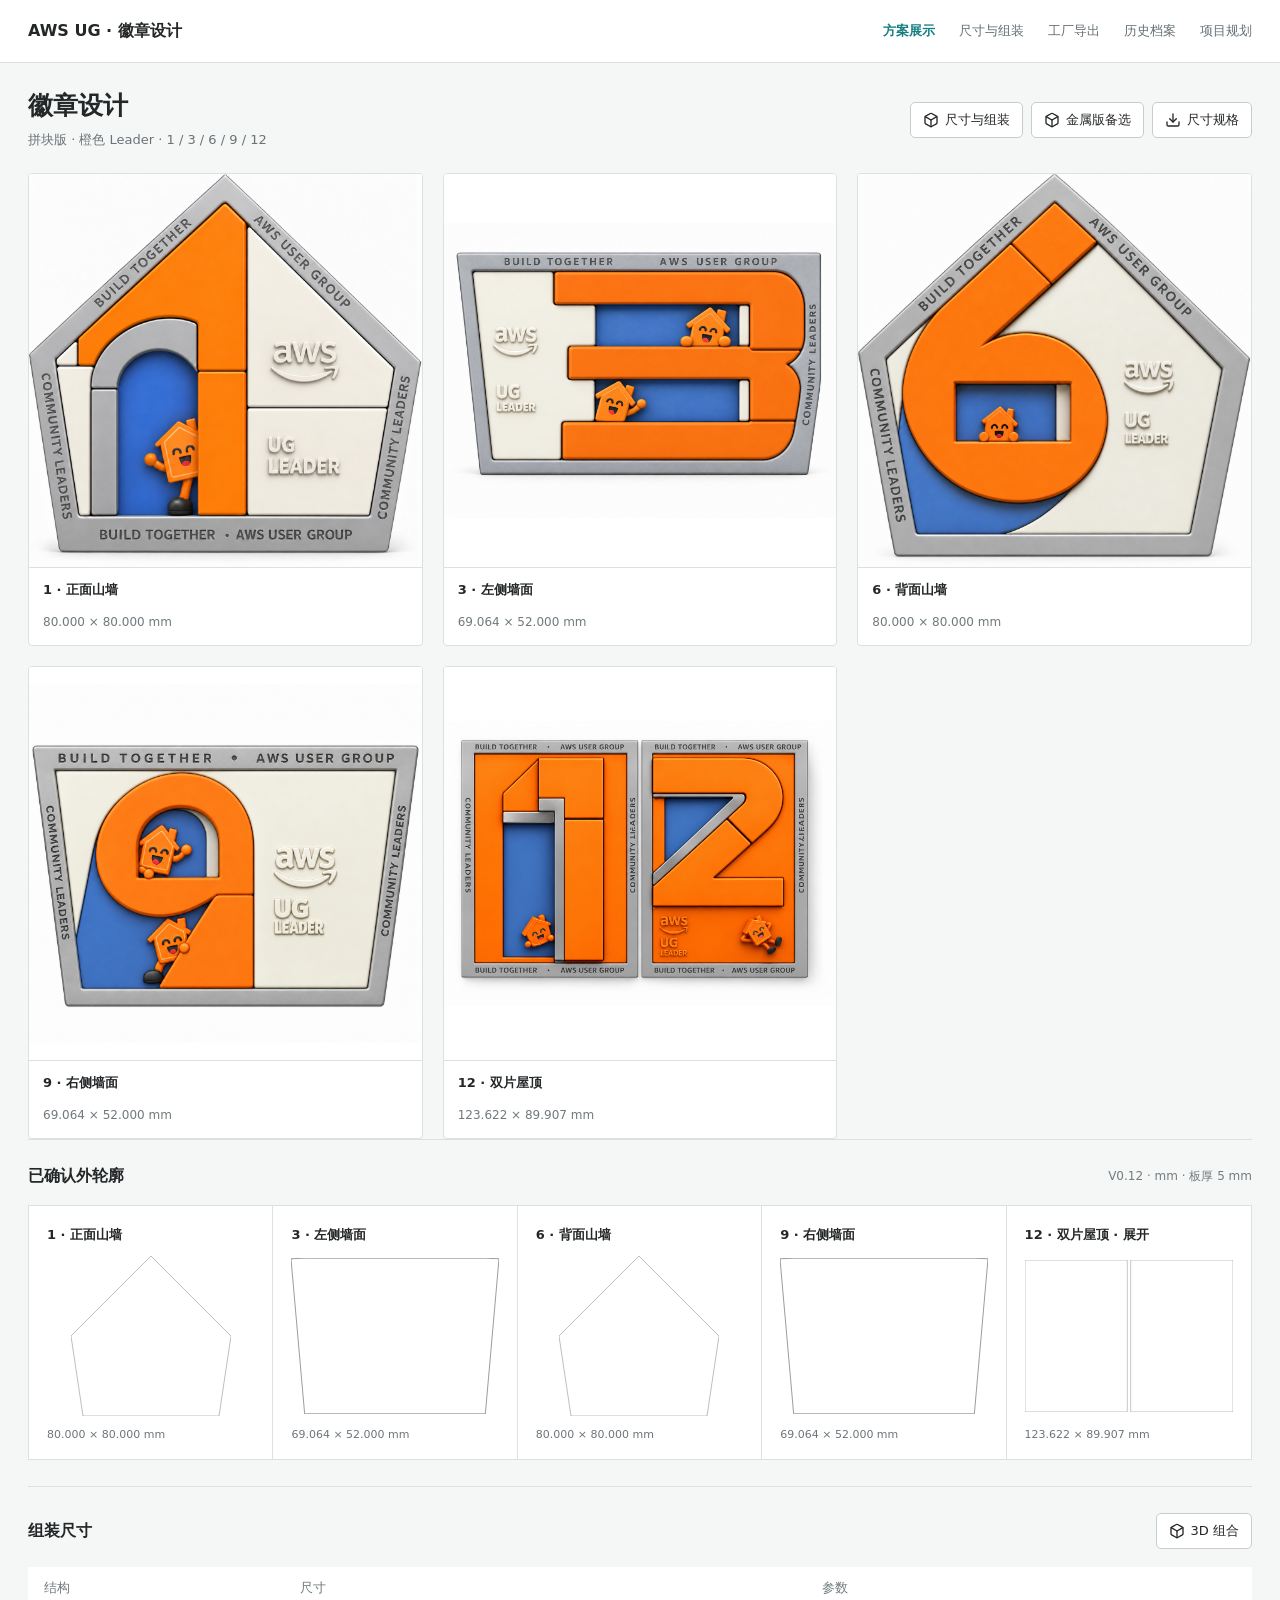
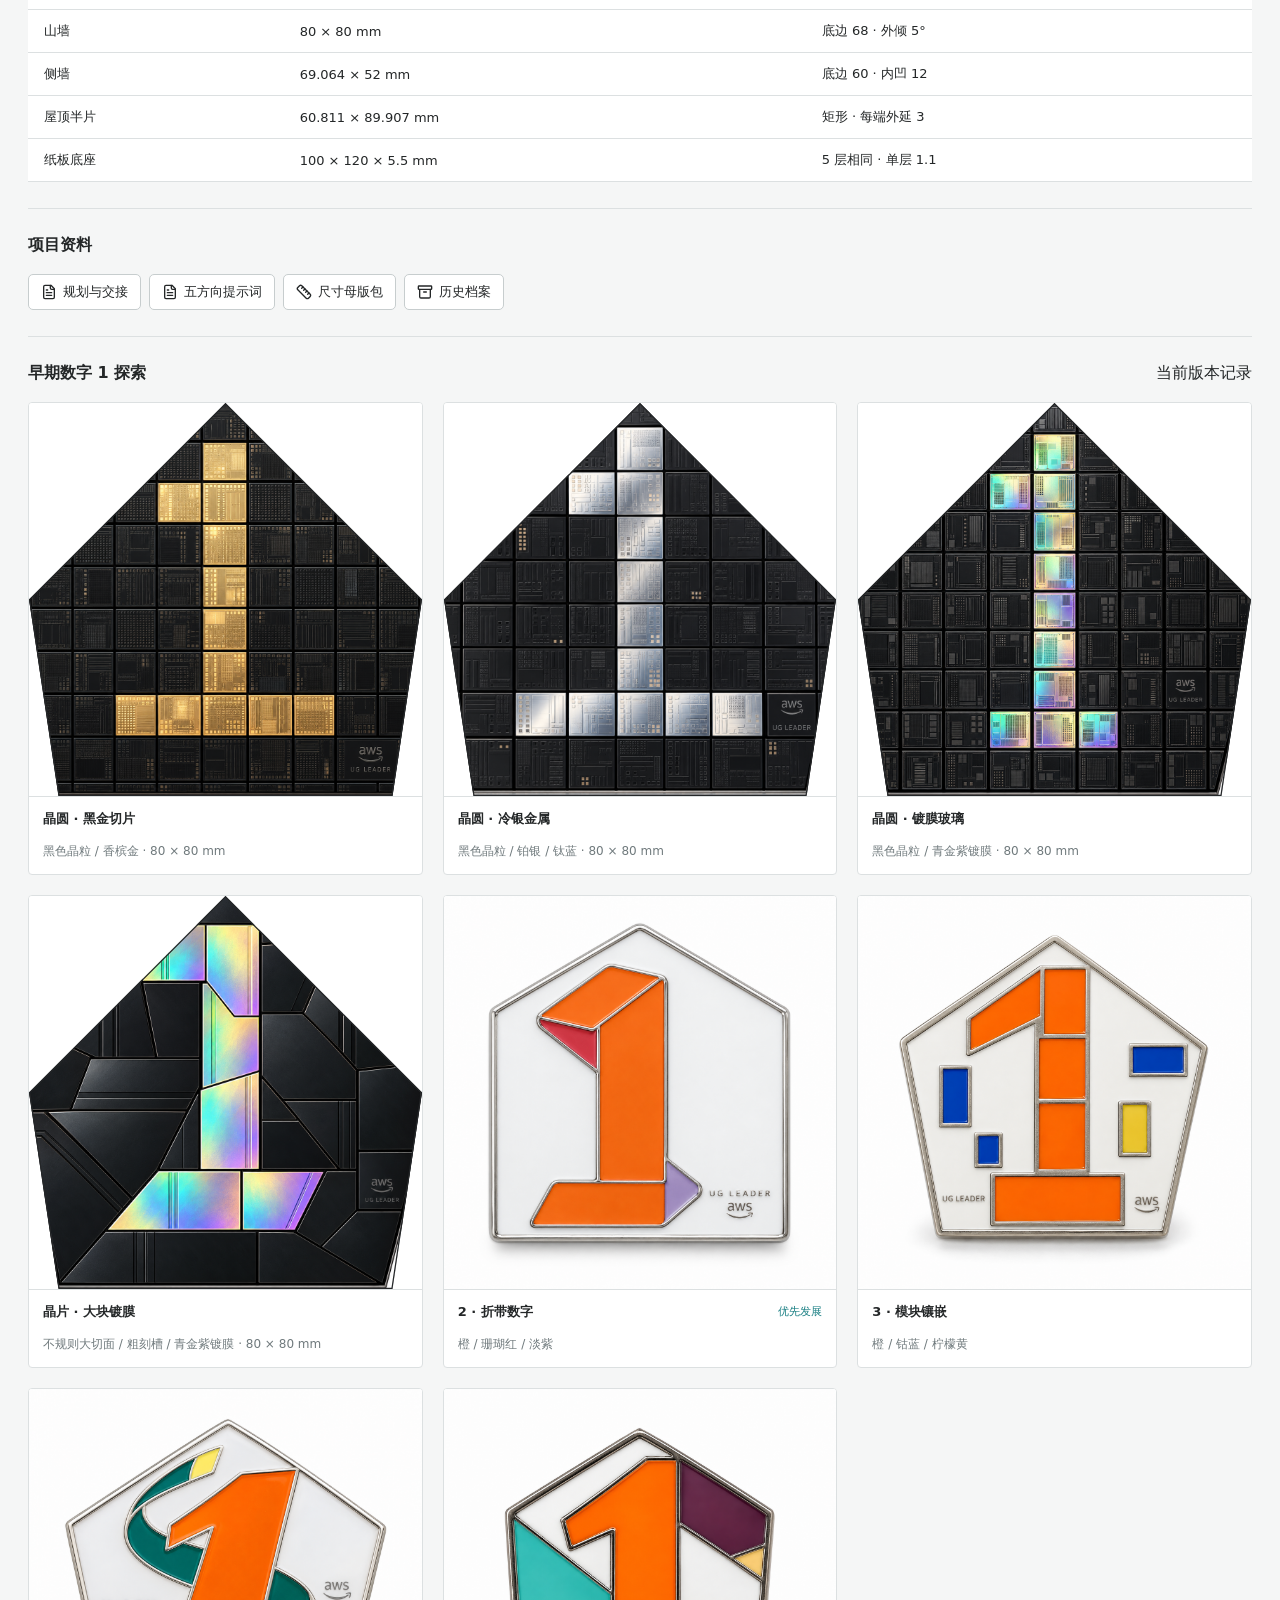
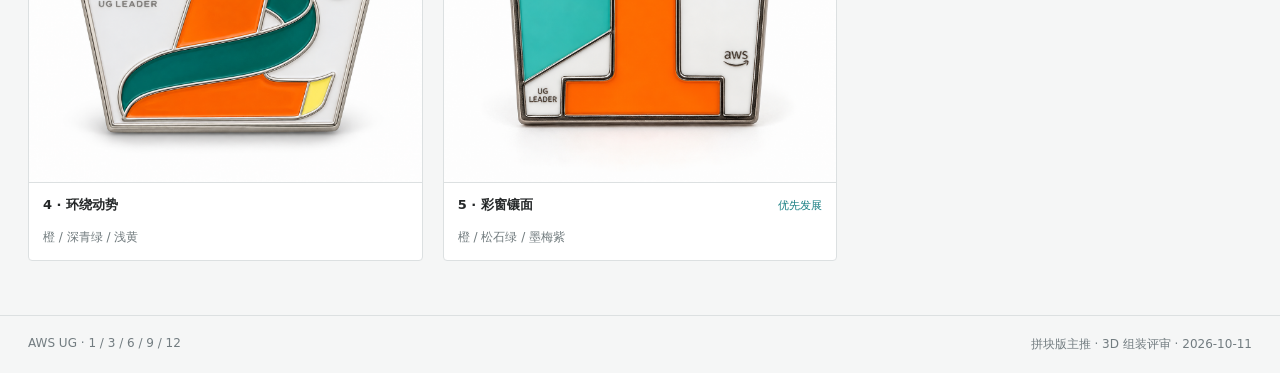
==== commit 96cacd21: "Add factory communication sheet exports for metal and puzzle" ====
--- a/index.html
+++ b/index.html
@@ -1,2 +1,2 @@
 <!doctype html>
-<html lang="zh-CN"><head><meta charset="utf-8"><meta name="viewport" content="width=device-width,initial-scale=1"><title>徽章设计 · AWS UG</title><link rel="icon" href="data:,"><link rel="stylesheet" href="assets/css/project.css"><script defer src="assets/vendor/project-lucide-0.468.0.min.js"></script><script defer src="assets/js/project.js"></script></head><body><header class="project-nav"><a class="project-brand" href="index.html">AWS UG · 徽章设计</a><nav aria-label="项目导航"><a href="index.html" aria-current="page">方案展示</a><a href="badge-dimensions.html" >尺寸与组装</a><a href="design-archive.html" >历史档案</a><a href="项目核心规范与Agent协作指南.md">项目规划</a></nav></header><main class="project-main"><div class="project-heading"><div><h1>徽章设计</h1><p class="project-sub">拼块版 · 橙色 Leader · 1 / 3 / 6 / 9 / 12</p></div><div class="project-actions"><a href="badge-dimensions.html"><i data-lucide="box"></i>尺寸与组装</a><a href="badge-dimensions.html?approved=1&amp;design=metal#model"><i data-lucide="box"></i>金属版备选</a><a href="specs/approved/house-v012.json" download><i data-lucide="download"></i>尺寸规格</a></div></div><div class="scheme-grid"><figure class="scheme" data-title="1 · 正面山墙" data-category=""><button data-image="designs/house-series/2026-10-09-block-puzzle-branch/badge-1-style-reference.png" data-caption="1 · 正面山墙" aria-label="查看 1 · 正面山墙"><img src="designs/house-series/2026-10-09-block-puzzle-branch/badge-1-style-reference.png" alt="1 · 正面山墙" loading="lazy"></button><figcaption><b>1 · 正面山墙</b></figcaption><p>80.000 × 80.000 mm</p></figure><figure class="scheme" data-title="3 · 左侧墙面" data-category=""><button data-image="designs/house-series/2026-10-09-block-puzzle-branch/badge-3-v02-block-joints-small-type.png" data-caption="3 · 左侧墙面" aria-label="查看 3 · 左侧墙面"><img src="designs/house-series/2026-10-09-block-puzzle-branch/badge-3-v02-block-joints-small-type.png" alt="3 · 左侧墙面" loading="lazy"></button><figcaption><b>3 · 左侧墙面</b></figcaption><p>69.064 × 52.000 mm</p></figure><figure class="scheme" data-title="6 · 背面山墙" data-category=""><button data-image="designs/house-series/2026-10-09-block-puzzle-branch/badge-6-v03-relocated-joint.png" data-caption="6 · 背面山墙" aria-label="查看 6 · 背面山墙"><img src="designs/house-series/2026-10-09-block-puzzle-branch/badge-6-v03-relocated-joint.png" alt="6 · 背面山墙" loading="lazy"></button><figcaption><b>6 · 背面山墙</b></figcaption><p>80.000 × 80.000 mm</p></figure><figure class="scheme" data-title="9 · 右侧墙面" data-category=""><button data-image="designs/house-series/2026-10-09-block-puzzle-branch/badge-9-v02-block-joints-small-type.png" data-caption="9 · 右侧墙面" aria-label="查看 9 · 右侧墙面"><img src="designs/house-series/2026-10-09-block-puzzle-branch/badge-9-v02-block-joints-small-type.png" alt="9 · 右侧墙面" loading="lazy"></button><figcaption><b>9 · 右侧墙面</b></figcaption><p>69.064 × 52.000 mm</p></figure><figure class="scheme" data-title="12 · 双片屋顶" data-category=""><button data-image="designs/house-series/2026-10-09-block-puzzle-branch/badge-12-v02-block-joints-small-type.png" data-caption="12 · 双片屋顶" aria-label="查看 12 · 双片屋顶"><img src="designs/house-series/2026-10-09-block-puzzle-branch/badge-12-v02-block-joints-small-type.png" alt="12 · 双片屋顶" loading="lazy"></button><figcaption><b>12 · 双片屋顶</b></figcaption><p>123.622 × 89.907 mm</p></figure></div><section class="project-section"><div class="project-section-head"><h2>已确认外轮廓</h2><small>V0.12 · mm · 板厚 5 mm</small></div><div class="contour-grid"><a class="contour-item" href="specs/approved/badge-1.svg" target="_blank"><b>1 · 正面山墙</b><img src="specs/approved/badge-1.svg" alt="1 批准轮廓"><small>80.000 × 80.000 mm</small></a><a class="contour-item" href="specs/approved/badge-3.svg" target="_blank"><b>3 · 左侧墙面</b><img src="specs/approved/badge-3.svg" alt="3 批准轮廓"><small>69.064 × 52.000 mm</small></a><a class="contour-item" href="specs/approved/badge-6.svg" target="_blank"><b>6 · 背面山墙</b><img src="specs/approved/badge-6.svg" alt="6 批准轮廓"><small>80.000 × 80.000 mm</small></a><a class="contour-item" href="specs/approved/badge-9.svg" target="_blank"><b>9 · 右侧墙面</b><img src="specs/approved/badge-9.svg" alt="9 批准轮廓"><small>69.064 × 52.000 mm</small></a><a class="contour-item" href="specs/approved/badge-12.svg" target="_blank"><b>12 · 双片屋顶 · 展开</b><img src="specs/approved/badge-12.svg" alt="12 批准轮廓"><small>123.622 × 89.907 mm</small></a></div></section><section class="project-section"><div class="project-section-head"><h2>组装尺寸</h2><a class="project-btn" href="badge-dimensions.html?approved=1#model"><i data-lucide="box"></i>3D 组合</a></div><div class="project-table"><table><thead><tr><th>结构</th><th>尺寸</th><th>参数</th></tr></thead><tbody><tr><td>山墙</td><td>80 × 80 mm</td><td>底边 68 · 外倾 5°</td></tr><tr><td>侧墙</td><td>69.064 × 52 mm</td><td>底边 60 · 内凹 12</td></tr><tr><td>屋顶半片</td><td>60.811 × 89.907 mm</td><td>矩形 · 每端外延 3</td></tr><tr><td>纸板底座</td><td>100 × 120 × 5.5 mm</td><td>5 层相同 · 单层 1.1</td></tr></tbody></table></div></section><section class="project-section"><div class="project-section-head"><h2>项目资料</h2></div><div class="project-actions"><a href="项目核心规范与Agent协作指南.md"><i data-lucide="file-text"></i>规划与交接</a><a href="designs/number-one/2026-10-07/README.md"><i data-lucide="file-text"></i>五方向提示词</a><a href="specs/approved/README.md"><i data-lucide="ruler"></i>尺寸母版包</a><a href="design-archive.html"><i data-lucide="archive"></i>历史档案</a></div></section><section class="project-section" id="number-one-explorations"><div class="project-section-head"><h2>早期数字 1 探索</h2><a href="designs/house-series/2026-10-10-metal-clean-rebuild/README.md">当前版本记录</a></div><div class="scheme-grid"><figure class="scheme" data-title="晶圆 · 黑金切片" data-category=""><button data-image="designs/number-one/2026-10-10-wafer/badge-1-gold-fitted.svg" data-caption="晶圆 · 黑金切片" aria-label="查看 晶圆 · 黑金切片"><img src="designs/number-one/2026-10-10-wafer/badge-1-gold-fitted.svg" alt="晶圆 · 黑金切片" loading="lazy"></button><figcaption><b>晶圆 · 黑金切片</b></figcaption><p>黑色晶粒 / 香槟金 · 80 × 80 mm</p></figure><figure class="scheme" data-title="晶圆 · 冷银金属" data-category=""><button data-image="designs/number-one/2026-10-10-wafer/badge-1-silver-fitted.svg" data-caption="晶圆 · 冷银金属" aria-label="查看 晶圆 · 冷银金属"><img src="designs/number-one/2026-10-10-wafer/badge-1-silver-fitted.svg" alt="晶圆 · 冷银金属" loading="lazy"></button><figcaption><b>晶圆 · 冷银金属</b></figcaption><p>黑色晶粒 / 铂银 / 钛蓝 · 80 × 80 mm</p></figure><figure class="scheme" data-title="晶圆 · 镀膜玻璃" data-category=""><button data-image="designs/number-one/2026-10-10-wafer/badge-1-glass-fitted.svg" data-caption="晶圆 · 镀膜玻璃" aria-label="查看 晶圆 · 镀膜玻璃"><img src="designs/number-one/2026-10-10-wafer/badge-1-glass-fitted.svg" alt="晶圆 · 镀膜玻璃" loading="lazy"></button><figcaption><b>晶圆 · 镀膜玻璃</b></figcaption><p>黑色晶粒 / 青金紫镀膜 · 80 × 80 mm</p></figure><figure class="scheme" data-title="晶片 · 大块镀膜" data-category=""><button data-image="designs/number-one/2026-10-10-wafer/badge-1-glass-coarse-fitted.svg" data-caption="晶片 · 大块镀膜" aria-label="查看 晶片 · 大块镀膜"><img src="designs/number-one/2026-10-10-wafer/badge-1-glass-coarse-fitted.svg" alt="晶片 · 大块镀膜" loading="lazy"></button><figcaption><b>晶片 · 大块镀膜</b></figcaption><p>不规则大切面 / 粗刻槽 / 青金紫镀膜 · 80 × 80 mm</p></figure><figure class="scheme" data-title="2 · 折带数字" data-category=""><button data-image="designs/number-one/2026-10-07/02-ribbon.png" data-caption="2 · 折带数字" aria-label="查看 2 · 折带数字"><img src="designs/number-one/2026-10-07/02-ribbon.png" alt="2 · 折带数字" loading="lazy"></button><figcaption><b>2 · 折带数字</b><span class="preferred">优先发展</span></figcaption><p>橙 / 珊瑚红 / 淡紫</p></figure><figure class="scheme" data-title="3 · 模块镶嵌" data-category=""><button data-image="designs/number-one/2026-10-07/03-modular.png" data-caption="3 · 模块镶嵌" aria-label="查看 3 · 模块镶嵌"><img src="designs/number-one/2026-10-07/03-modular.png" alt="3 · 模块镶嵌" loading="lazy"></button><figcaption><b>3 · 模块镶嵌</b></figcaption><p>橙 / 钴蓝 / 柠檬黄</p></figure><figure class="scheme" data-title="4 · 环绕动势" data-category=""><button data-image="designs/number-one/2026-10-07/04-orbit.png" data-caption="4 · 环绕动势" aria-label="查看 4 · 环绕动势"><img src="designs/number-one/2026-10-07/04-orbit.png" alt="4 · 环绕动势" loading="lazy"></button><figcaption><b>4 · 环绕动势</b></figcaption><p>橙 / 深青绿 / 浅黄</p></figure><figure class="scheme" data-title="5 · 彩窗镶面" data-category=""><button data-image="designs/number-one/2026-10-07/05-mosaic.png" data-caption="5 · 彩窗镶面" aria-label="查看 5 · 彩窗镶面"><img src="designs/number-one/2026-10-07/05-mosaic.png" alt="5 · 彩窗镶面" loading="lazy"></button><figcaption><b>5 · 彩窗镶面</b><span class="preferred">优先发展</span></figcaption><p>橙 / 松石绿 / 墨梅紫</p></figure></div></section></main><footer class="project-footer"><span>AWS UG · 1 / 3 / 6 / 9 / 12</span><span>拼块版主推 · 3D 组装评审 · 2026-10-11</span></footer><dialog class="project-dialog" id="project-dialog" aria-label="查看设计原图"><div class="project-dialog-bar"><span data-caption></span><div class="dialog-tools"><button class="icon-btn" data-prev title="上一张" aria-label="上一张"><i data-lucide="chevron-left"></i></button><button class="icon-btn" data-next title="下一张" aria-label="下一张"><i data-lucide="chevron-right"></i></button><a class="icon-btn" data-original target="_blank" rel="noopener" title="打开原图" aria-label="打开原图"><i data-lucide="external-link"></i></a><button class="icon-btn" data-zoom title="原尺寸 / 适合屏幕" aria-label="原尺寸 / 适合屏幕" aria-pressed="false"><i data-lucide="zoom-in"></i></button><button class="icon-btn" data-close title="关闭" aria-label="关闭"><i data-lucide="x"></i></button></div></div><div class="project-dialog-stage"><img alt=""></div></dialog></body></html>
+<html lang="zh-CN"><head><meta charset="utf-8"><meta name="viewport" content="width=device-width,initial-scale=1"><title>徽章设计 · AWS UG</title><link rel="icon" href="data:,"><link rel="stylesheet" href="assets/css/project.css"><script defer src="assets/vendor/project-lucide-0.468.0.min.js"></script><script defer src="assets/js/project.js"></script></head><body><header class="project-nav"><a class="project-brand" href="index.html">AWS UG · 徽章设计</a><nav aria-label="项目导航"><a href="index.html" aria-current="page">方案展示</a><a href="badge-dimensions.html" >尺寸与组装</a><a href="factory-export.html">工厂导出</a><a href="design-archive.html" >历史档案</a><a href="项目核心规范与Agent协作指南.md">项目规划</a></nav></header><main class="project-main"><div class="project-heading"><div><h1>徽章设计</h1><p class="project-sub">拼块版 · 橙色 Leader · 1 / 3 / 6 / 9 / 12</p></div><div class="project-actions"><a href="badge-dimensions.html"><i data-lucide="box"></i>尺寸与组装</a><a href="badge-dimensions.html?approved=1&amp;design=metal#model"><i data-lucide="box"></i>金属版备选</a><a href="specs/approved/house-v012.json" download><i data-lucide="download"></i>尺寸规格</a></div></div><div class="scheme-grid"><figure class="scheme" data-title="1 · 正面山墙" data-category=""><button data-image="designs/house-series/2026-10-09-block-puzzle-branch/badge-1-style-reference.png" data-caption="1 · 正面山墙" aria-label="查看 1 · 正面山墙"><img src="designs/house-series/2026-10-09-block-puzzle-branch/badge-1-style-reference.png" alt="1 · 正面山墙" loading="lazy"></button><figcaption><b>1 · 正面山墙</b></figcaption><p>80.000 × 80.000 mm</p></figure><figure class="scheme" data-title="3 · 左侧墙面" data-category=""><button data-image="designs/house-series/2026-10-09-block-puzzle-branch/badge-3-v02-block-joints-small-type.png" data-caption="3 · 左侧墙面" aria-label="查看 3 · 左侧墙面"><img src="designs/house-series/2026-10-09-block-puzzle-branch/badge-3-v02-block-joints-small-type.png" alt="3 · 左侧墙面" loading="lazy"></button><figcaption><b>3 · 左侧墙面</b></figcaption><p>69.064 × 52.000 mm</p></figure><figure class="scheme" data-title="6 · 背面山墙" data-category=""><button data-image="designs/house-series/2026-10-09-block-puzzle-branch/badge-6-v03-relocated-joint.png" data-caption="6 · 背面山墙" aria-label="查看 6 · 背面山墙"><img src="designs/house-series/2026-10-09-block-puzzle-branch/badge-6-v03-relocated-joint.png" alt="6 · 背面山墙" loading="lazy"></button><figcaption><b>6 · 背面山墙</b></figcaption><p>80.000 × 80.000 mm</p></figure><figure class="scheme" data-title="9 · 右侧墙面" data-category=""><button data-image="designs/house-series/2026-10-09-block-puzzle-branch/badge-9-v02-block-joints-small-type.png" data-caption="9 · 右侧墙面" aria-label="查看 9 · 右侧墙面"><img src="designs/house-series/2026-10-09-block-puzzle-branch/badge-9-v02-block-joints-small-type.png" alt="9 · 右侧墙面" loading="lazy"></button><figcaption><b>9 · 右侧墙面</b></figcaption><p>69.064 × 52.000 mm</p></figure><figure class="scheme" data-title="12 · 双片屋顶" data-category=""><button data-image="designs/house-series/2026-10-09-block-puzzle-branch/badge-12-v02-block-joints-small-type.png" data-caption="12 · 双片屋顶" aria-label="查看 12 · 双片屋顶"><img src="designs/house-series/2026-10-09-block-puzzle-branch/badge-12-v02-block-joints-small-type.png" alt="12 · 双片屋顶" loading="lazy"></button><figcaption><b>12 · 双片屋顶</b></figcaption><p>123.622 × 89.907 mm</p></figure></div><section class="project-section"><div class="project-section-head"><h2>已确认外轮廓</h2><small>V0.12 · mm · 板厚 5 mm</small></div><div class="contour-grid"><a class="contour-item" href="specs/approved/badge-1.svg" target="_blank"><b>1 · 正面山墙</b><img src="specs/approved/badge-1.svg" alt="1 批准轮廓"><small>80.000 × 80.000 mm</small></a><a class="contour-item" href="specs/approved/badge-3.svg" target="_blank"><b>3 · 左侧墙面</b><img src="specs/approved/badge-3.svg" alt="3 批准轮廓"><small>69.064 × 52.000 mm</small></a><a class="contour-item" href="specs/approved/badge-6.svg" target="_blank"><b>6 · 背面山墙</b><img src="specs/approved/badge-6.svg" alt="6 批准轮廓"><small>80.000 × 80.000 mm</small></a><a class="contour-item" href="specs/approved/badge-9.svg" target="_blank"><b>9 · 右侧墙面</b><img src="specs/approved/badge-9.svg" alt="9 批准轮廓"><small>69.064 × 52.000 mm</small></a><a class="contour-item" href="specs/approved/badge-12.svg" target="_blank"><b>12 · 双片屋顶 · 展开</b><img src="specs/approved/badge-12.svg" alt="12 批准轮廓"><small>123.622 × 89.907 mm</small></a></div></section><section class="project-section"><div class="project-section-head"><h2>组装尺寸</h2><a class="project-btn" href="badge-dimensions.html?approved=1#model"><i data-lucide="box"></i>3D 组合</a></div><div class="project-table"><table><thead><tr><th>结构</th><th>尺寸</th><th>参数</th></tr></thead><tbody><tr><td>山墙</td><td>80 × 80 mm</td><td>底边 68 · 外倾 5°</td></tr><tr><td>侧墙</td><td>69.064 × 52 mm</td><td>底边 60 · 内凹 12</td></tr><tr><td>屋顶半片</td><td>60.811 × 89.907 mm</td><td>矩形 · 每端外延 3</td></tr><tr><td>纸板底座</td><td>100 × 120 × 5.5 mm</td><td>5 层相同 · 单层 1.1</td></tr></tbody></table></div></section><section class="project-section"><div class="project-section-head"><h2>项目资料</h2></div><div class="project-actions"><a href="项目核心规范与Agent协作指南.md"><i data-lucide="file-text"></i>规划与交接</a><a href="designs/number-one/2026-10-07/README.md"><i data-lucide="file-text"></i>五方向提示词</a><a href="specs/approved/README.md"><i data-lucide="ruler"></i>尺寸母版包</a><a href="design-archive.html"><i data-lucide="archive"></i>历史档案</a></div></section><section class="project-section" id="number-one-explorations"><div class="project-section-head"><h2>早期数字 1 探索</h2><a href="designs/house-series/2026-10-10-metal-clean-rebuild/README.md">当前版本记录</a></div><div class="scheme-grid"><figure class="scheme" data-title="晶圆 · 黑金切片" data-category=""><button data-image="designs/number-one/2026-10-10-wafer/badge-1-gold-fitted.svg" data-caption="晶圆 · 黑金切片" aria-label="查看 晶圆 · 黑金切片"><img src="designs/number-one/2026-10-10-wafer/badge-1-gold-fitted.svg" alt="晶圆 · 黑金切片" loading="lazy"></button><figcaption><b>晶圆 · 黑金切片</b></figcaption><p>黑色晶粒 / 香槟金 · 80 × 80 mm</p></figure><figure class="scheme" data-title="晶圆 · 冷银金属" data-category=""><button data-image="designs/number-one/2026-10-10-wafer/badge-1-silver-fitted.svg" data-caption="晶圆 · 冷银金属" aria-label="查看 晶圆 · 冷银金属"><img src="designs/number-one/2026-10-10-wafer/badge-1-silver-fitted.svg" alt="晶圆 · 冷银金属" loading="lazy"></button><figcaption><b>晶圆 · 冷银金属</b></figcaption><p>黑色晶粒 / 铂银 / 钛蓝 · 80 × 80 mm</p></figure><figure class="scheme" data-title="晶圆 · 镀膜玻璃" data-category=""><button data-image="designs/number-one/2026-10-10-wafer/badge-1-glass-fitted.svg" data-caption="晶圆 · 镀膜玻璃" aria-label="查看 晶圆 · 镀膜玻璃"><img src="designs/number-one/2026-10-10-wafer/badge-1-glass-fitted.svg" alt="晶圆 · 镀膜玻璃" loading="lazy"></button><figcaption><b>晶圆 · 镀膜玻璃</b></figcaption><p>黑色晶粒 / 青金紫镀膜 · 80 × 80 mm</p></figure><figure class="scheme" data-title="晶片 · 大块镀膜" data-category=""><button data-image="designs/number-one/2026-10-10-wafer/badge-1-glass-coarse-fitted.svg" data-caption="晶片 · 大块镀膜" aria-label="查看 晶片 · 大块镀膜"><img src="designs/number-one/2026-10-10-wafer/badge-1-glass-coarse-fitted.svg" alt="晶片 · 大块镀膜" loading="lazy"></button><figcaption><b>晶片 · 大块镀膜</b></figcaption><p>不规则大切面 / 粗刻槽 / 青金紫镀膜 · 80 × 80 mm</p></figure><figure class="scheme" data-title="2 · 折带数字" data-category=""><button data-image="designs/number-one/2026-10-07/02-ribbon.png" data-caption="2 · 折带数字" aria-label="查看 2 · 折带数字"><img src="designs/number-one/2026-10-07/02-ribbon.png" alt="2 · 折带数字" loading="lazy"></button><figcaption><b>2 · 折带数字</b><span class="preferred">优先发展</span></figcaption><p>橙 / 珊瑚红 / 淡紫</p></figure><figure class="scheme" data-title="3 · 模块镶嵌" data-category=""><button data-image="designs/number-one/2026-10-07/03-modular.png" data-caption="3 · 模块镶嵌" aria-label="查看 3 · 模块镶嵌"><img src="designs/number-one/2026-10-07/03-modular.png" alt="3 · 模块镶嵌" loading="lazy"></button><figcaption><b>3 · 模块镶嵌</b></figcaption><p>橙 / 钴蓝 / 柠檬黄</p></figure><figure class="scheme" data-title="4 · 环绕动势" data-category=""><button data-image="designs/number-one/2026-10-07/04-orbit.png" data-caption="4 · 环绕动势" aria-label="查看 4 · 环绕动势"><img src="designs/number-one/2026-10-07/04-orbit.png" alt="4 · 环绕动势" loading="lazy"></button><figcaption><b>4 · 环绕动势</b></figcaption><p>橙 / 深青绿 / 浅黄</p></figure><figure class="scheme" data-title="5 · 彩窗镶面" data-category=""><button data-image="designs/number-one/2026-10-07/05-mosaic.png" data-caption="5 · 彩窗镶面" aria-label="查看 5 · 彩窗镶面"><img src="designs/number-one/2026-10-07/05-mosaic.png" alt="5 · 彩窗镶面" loading="lazy"></button><figcaption><b>5 · 彩窗镶面</b><span class="preferred">优先发展</span></figcaption><p>橙 / 松石绿 / 墨梅紫</p></figure></div></section></main><footer class="project-footer"><span>AWS UG · 1 / 3 / 6 / 9 / 12</span><span>拼块版主推 · 3D 组装评审 · 2026-10-11</span></footer><dialog class="project-dialog" id="project-dialog" aria-label="查看设计原图"><div class="project-dialog-bar"><span data-caption></span><div class="dialog-tools"><button class="icon-btn" data-prev title="上一张" aria-label="上一张"><i data-lucide="chevron-left"></i></button><button class="icon-btn" data-next title="下一张" aria-label="下一张"><i data-lucide="chevron-right"></i></button><a class="icon-btn" data-original target="_blank" rel="noopener" title="打开原图" aria-label="打开原图"><i data-lucide="external-link"></i></a><button class="icon-btn" data-zoom title="原尺寸 / 适合屏幕" aria-label="原尺寸 / 适合屏幕" aria-pressed="false"><i data-lucide="zoom-in"></i></button><button class="icon-btn" data-close title="关闭" aria-label="关闭"><i data-lucide="x"></i></button></div></div><div class="project-dialog-stage"><img alt=""></div></dialog></body></html>
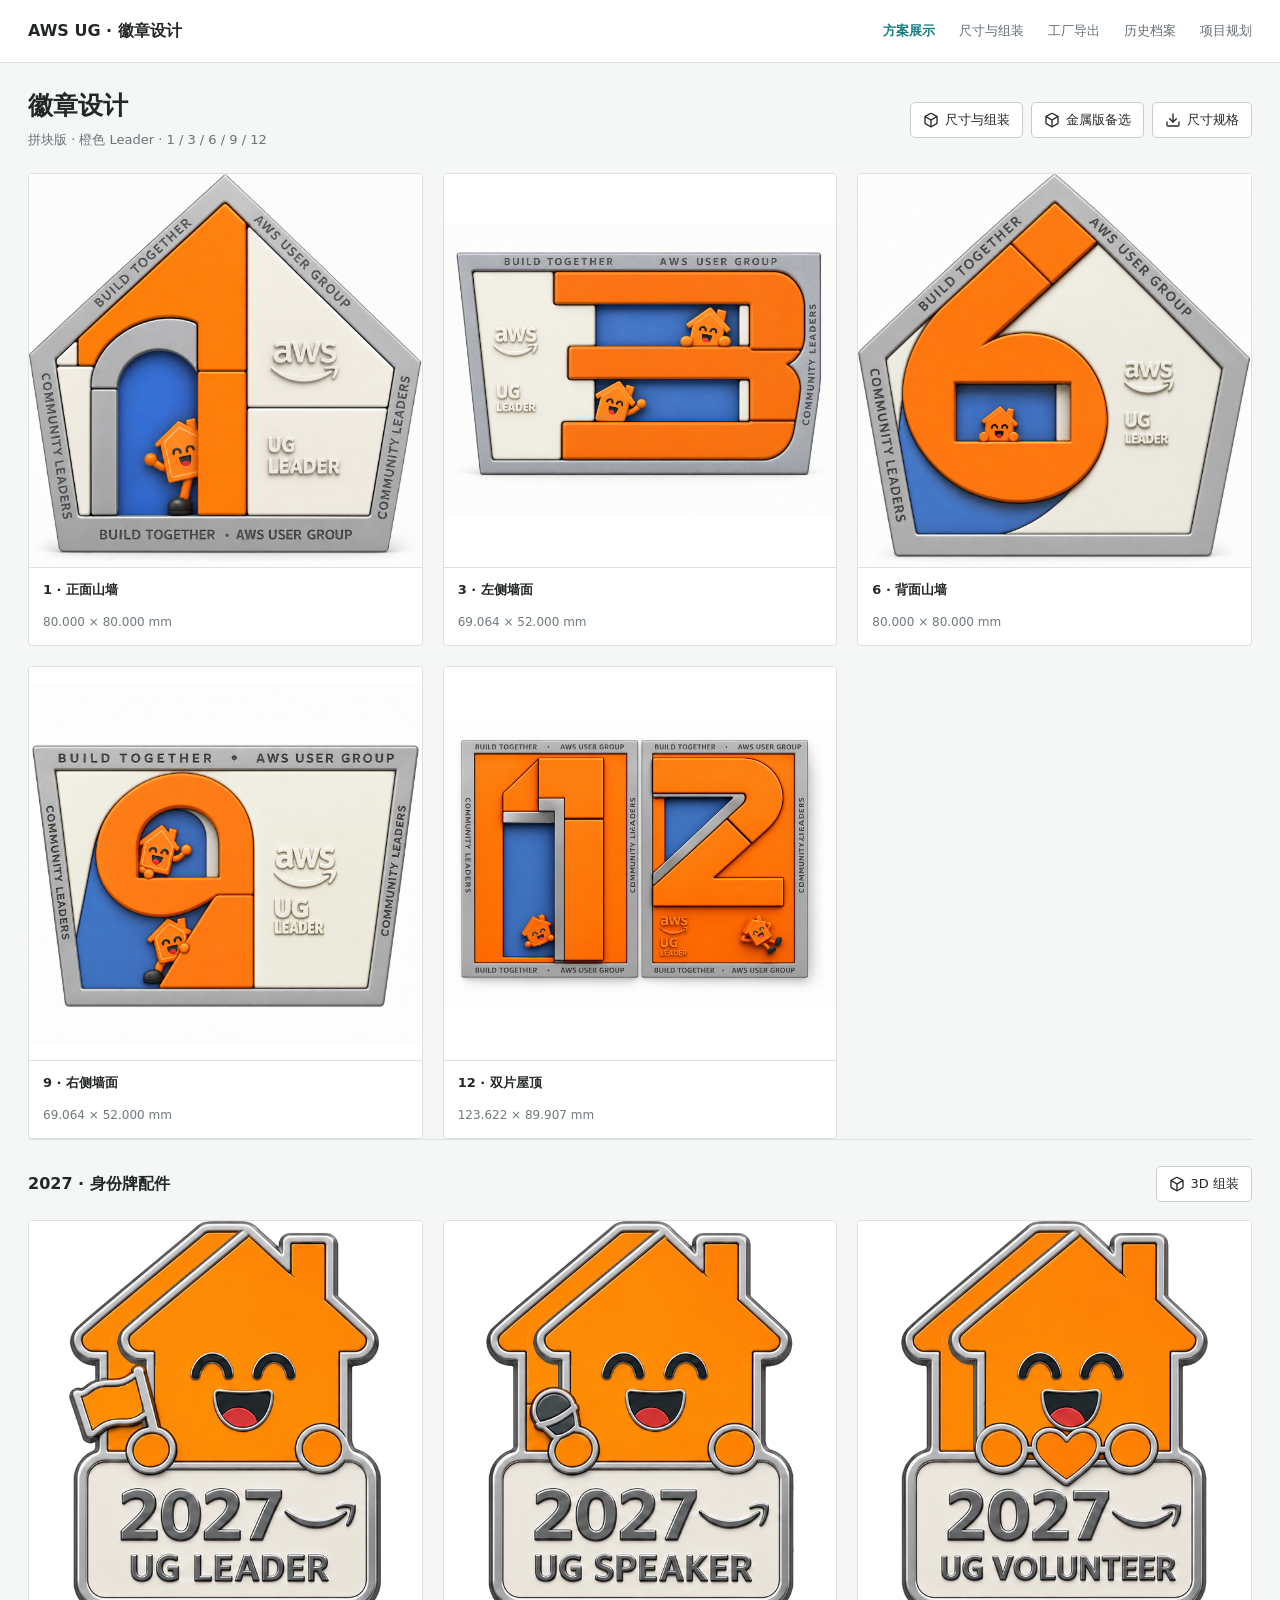
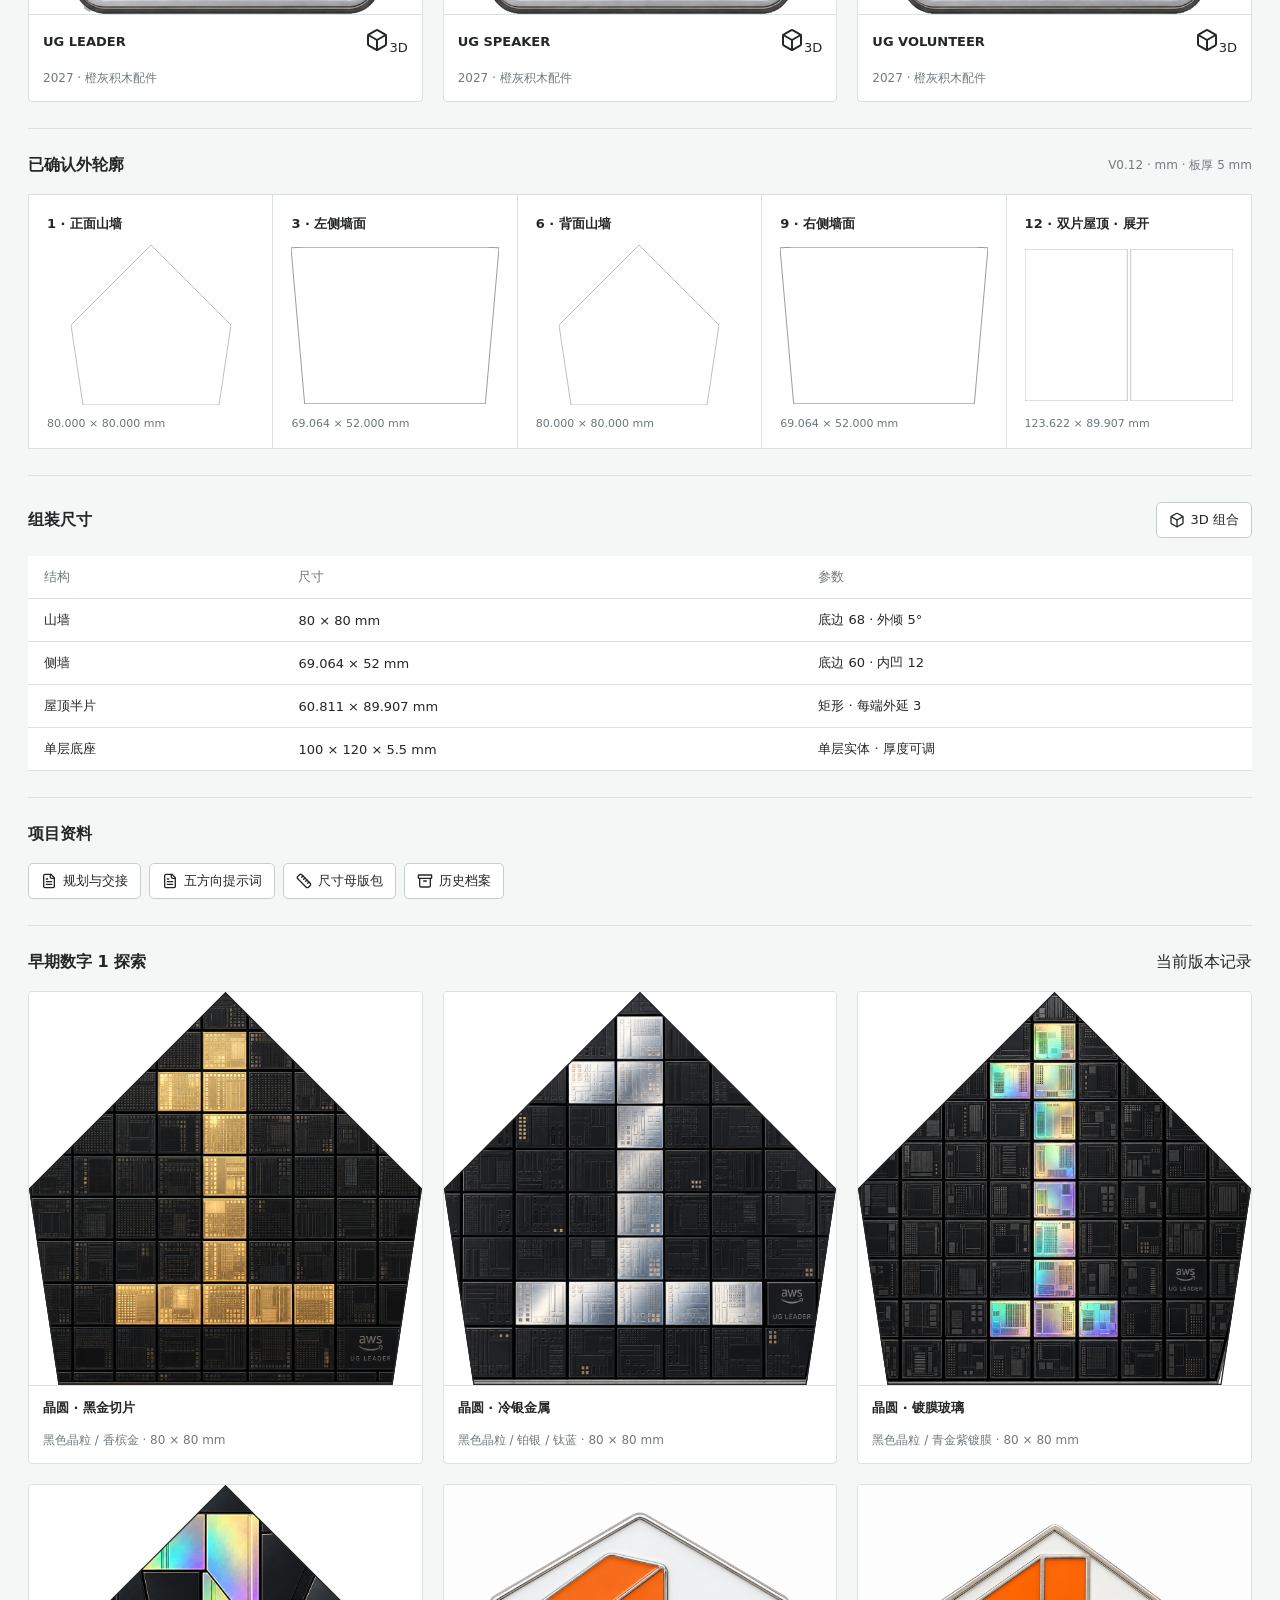
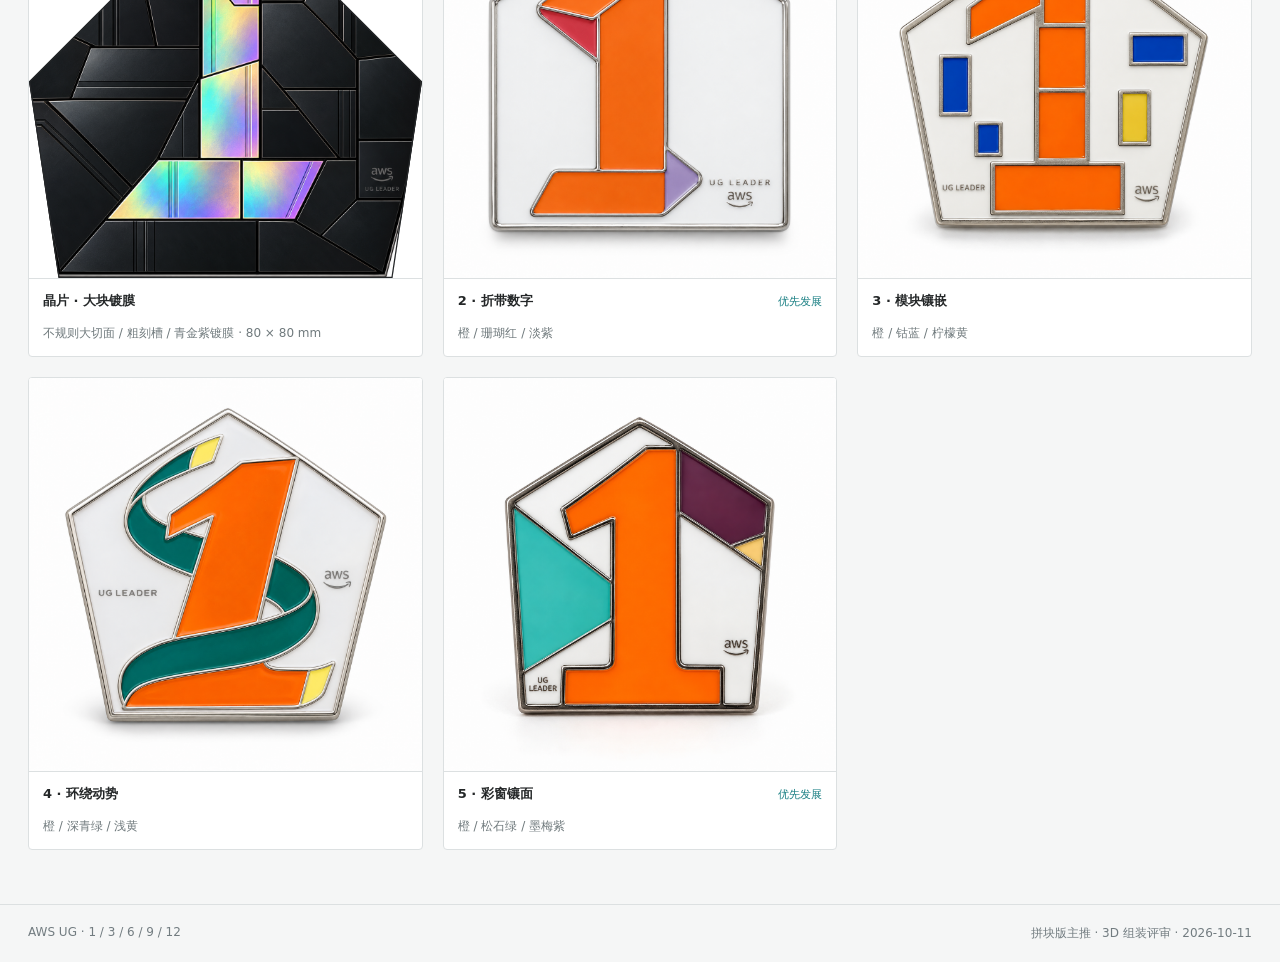
==== commit c617d14a: "feat: add adjustable 2027 plaques and proportional assembly scaling" ====
--- a/index.html
+++ b/index.html
@@ -1,2 +1,2 @@
 <!doctype html>
-<html lang="zh-CN"><head><meta charset="utf-8"><meta name="viewport" content="width=device-width,initial-scale=1"><title>徽章设计 · AWS UG</title><link rel="icon" href="data:,"><link rel="stylesheet" href="assets/css/project.css"><script defer src="assets/vendor/project-lucide-0.468.0.min.js"></script><script defer src="assets/js/project.js"></script></head><body><header class="project-nav"><a class="project-brand" href="index.html">AWS UG · 徽章设计</a><nav aria-label="项目导航"><a href="index.html" aria-current="page">方案展示</a><a href="badge-dimensions.html" >尺寸与组装</a><a href="factory-export.html">工厂导出</a><a href="design-archive.html" >历史档案</a><a href="项目核心规范与Agent协作指南.md">项目规划</a></nav></header><main class="project-main"><div class="project-heading"><div><h1>徽章设计</h1><p class="project-sub">拼块版 · 橙色 Leader · 1 / 3 / 6 / 9 / 12</p></div><div class="project-actions"><a href="badge-dimensions.html"><i data-lucide="box"></i>尺寸与组装</a><a href="badge-dimensions.html?approved=1&amp;design=metal#model"><i data-lucide="box"></i>金属版备选</a><a href="specs/approved/house-v012.json" download><i data-lucide="download"></i>尺寸规格</a></div></div><div class="scheme-grid"><figure class="scheme" data-title="1 · 正面山墙" data-category=""><button data-image="designs/house-series/2026-10-09-block-puzzle-branch/badge-1-style-reference.png" data-caption="1 · 正面山墙" aria-label="查看 1 · 正面山墙"><img src="designs/house-series/2026-10-09-block-puzzle-branch/badge-1-style-reference.png" alt="1 · 正面山墙" loading="lazy"></button><figcaption><b>1 · 正面山墙</b></figcaption><p>80.000 × 80.000 mm</p></figure><figure class="scheme" data-title="3 · 左侧墙面" data-category=""><button data-image="designs/house-series/2026-10-09-block-puzzle-branch/badge-3-v02-block-joints-small-type.png" data-caption="3 · 左侧墙面" aria-label="查看 3 · 左侧墙面"><img src="designs/house-series/2026-10-09-block-puzzle-branch/badge-3-v02-block-joints-small-type.png" alt="3 · 左侧墙面" loading="lazy"></button><figcaption><b>3 · 左侧墙面</b></figcaption><p>69.064 × 52.000 mm</p></figure><figure class="scheme" data-title="6 · 背面山墙" data-category=""><button data-image="designs/house-series/2026-10-09-block-puzzle-branch/badge-6-v03-relocated-joint.png" data-caption="6 · 背面山墙" aria-label="查看 6 · 背面山墙"><img src="designs/house-series/2026-10-09-block-puzzle-branch/badge-6-v03-relocated-joint.png" alt="6 · 背面山墙" loading="lazy"></button><figcaption><b>6 · 背面山墙</b></figcaption><p>80.000 × 80.000 mm</p></figure><figure class="scheme" data-title="9 · 右侧墙面" data-category=""><button data-image="designs/house-series/2026-10-09-block-puzzle-branch/badge-9-v02-block-joints-small-type.png" data-caption="9 · 右侧墙面" aria-label="查看 9 · 右侧墙面"><img src="designs/house-series/2026-10-09-block-puzzle-branch/badge-9-v02-block-joints-small-type.png" alt="9 · 右侧墙面" loading="lazy"></button><figcaption><b>9 · 右侧墙面</b></figcaption><p>69.064 × 52.000 mm</p></figure><figure class="scheme" data-title="12 · 双片屋顶" data-category=""><button data-image="designs/house-series/2026-10-09-block-puzzle-branch/badge-12-v02-block-joints-small-type.png" data-caption="12 · 双片屋顶" aria-label="查看 12 · 双片屋顶"><img src="designs/house-series/2026-10-09-block-puzzle-branch/badge-12-v02-block-joints-small-type.png" alt="12 · 双片屋顶" loading="lazy"></button><figcaption><b>12 · 双片屋顶</b></figcaption><p>123.622 × 89.907 mm</p></figure></div><section class="project-section"><div class="project-section-head"><h2>已确认外轮廓</h2><small>V0.12 · mm · 板厚 5 mm</small></div><div class="contour-grid"><a class="contour-item" href="specs/approved/badge-1.svg" target="_blank"><b>1 · 正面山墙</b><img src="specs/approved/badge-1.svg" alt="1 批准轮廓"><small>80.000 × 80.000 mm</small></a><a class="contour-item" href="specs/approved/badge-3.svg" target="_blank"><b>3 · 左侧墙面</b><img src="specs/approved/badge-3.svg" alt="3 批准轮廓"><small>69.064 × 52.000 mm</small></a><a class="contour-item" href="specs/approved/badge-6.svg" target="_blank"><b>6 · 背面山墙</b><img src="specs/approved/badge-6.svg" alt="6 批准轮廓"><small>80.000 × 80.000 mm</small></a><a class="contour-item" href="specs/approved/badge-9.svg" target="_blank"><b>9 · 右侧墙面</b><img src="specs/approved/badge-9.svg" alt="9 批准轮廓"><small>69.064 × 52.000 mm</small></a><a class="contour-item" href="specs/approved/badge-12.svg" target="_blank"><b>12 · 双片屋顶 · 展开</b><img src="specs/approved/badge-12.svg" alt="12 批准轮廓"><small>123.622 × 89.907 mm</small></a></div></section><section class="project-section"><div class="project-section-head"><h2>组装尺寸</h2><a class="project-btn" href="badge-dimensions.html?approved=1#model"><i data-lucide="box"></i>3D 组合</a></div><div class="project-table"><table><thead><tr><th>结构</th><th>尺寸</th><th>参数</th></tr></thead><tbody><tr><td>山墙</td><td>80 × 80 mm</td><td>底边 68 · 外倾 5°</td></tr><tr><td>侧墙</td><td>69.064 × 52 mm</td><td>底边 60 · 内凹 12</td></tr><tr><td>屋顶半片</td><td>60.811 × 89.907 mm</td><td>矩形 · 每端外延 3</td></tr><tr><td>纸板底座</td><td>100 × 120 × 5.5 mm</td><td>5 层相同 · 单层 1.1</td></tr></tbody></table></div></section><section class="project-section"><div class="project-section-head"><h2>项目资料</h2></div><div class="project-actions"><a href="项目核心规范与Agent协作指南.md"><i data-lucide="file-text"></i>规划与交接</a><a href="designs/number-one/2026-10-07/README.md"><i data-lucide="file-text"></i>五方向提示词</a><a href="specs/approved/README.md"><i data-lucide="ruler"></i>尺寸母版包</a><a href="design-archive.html"><i data-lucide="archive"></i>历史档案</a></div></section><section class="project-section" id="number-one-explorations"><div class="project-section-head"><h2>早期数字 1 探索</h2><a href="designs/house-series/2026-10-10-metal-clean-rebuild/README.md">当前版本记录</a></div><div class="scheme-grid"><figure class="scheme" data-title="晶圆 · 黑金切片" data-category=""><button data-image="designs/number-one/2026-10-10-wafer/badge-1-gold-fitted.svg" data-caption="晶圆 · 黑金切片" aria-label="查看 晶圆 · 黑金切片"><img src="designs/number-one/2026-10-10-wafer/badge-1-gold-fitted.svg" alt="晶圆 · 黑金切片" loading="lazy"></button><figcaption><b>晶圆 · 黑金切片</b></figcaption><p>黑色晶粒 / 香槟金 · 80 × 80 mm</p></figure><figure class="scheme" data-title="晶圆 · 冷银金属" data-category=""><button data-image="designs/number-one/2026-10-10-wafer/badge-1-silver-fitted.svg" data-caption="晶圆 · 冷银金属" aria-label="查看 晶圆 · 冷银金属"><img src="designs/number-one/2026-10-10-wafer/badge-1-silver-fitted.svg" alt="晶圆 · 冷银金属" loading="lazy"></button><figcaption><b>晶圆 · 冷银金属</b></figcaption><p>黑色晶粒 / 铂银 / 钛蓝 · 80 × 80 mm</p></figure><figure class="scheme" data-title="晶圆 · 镀膜玻璃" data-category=""><button data-image="designs/number-one/2026-10-10-wafer/badge-1-glass-fitted.svg" data-caption="晶圆 · 镀膜玻璃" aria-label="查看 晶圆 · 镀膜玻璃"><img src="designs/number-one/2026-10-10-wafer/badge-1-glass-fitted.svg" alt="晶圆 · 镀膜玻璃" loading="lazy"></button><figcaption><b>晶圆 · 镀膜玻璃</b></figcaption><p>黑色晶粒 / 青金紫镀膜 · 80 × 80 mm</p></figure><figure class="scheme" data-title="晶片 · 大块镀膜" data-category=""><button data-image="designs/number-one/2026-10-10-wafer/badge-1-glass-coarse-fitted.svg" data-caption="晶片 · 大块镀膜" aria-label="查看 晶片 · 大块镀膜"><img src="designs/number-one/2026-10-10-wafer/badge-1-glass-coarse-fitted.svg" alt="晶片 · 大块镀膜" loading="lazy"></button><figcaption><b>晶片 · 大块镀膜</b></figcaption><p>不规则大切面 / 粗刻槽 / 青金紫镀膜 · 80 × 80 mm</p></figure><figure class="scheme" data-title="2 · 折带数字" data-category=""><button data-image="designs/number-one/2026-10-07/02-ribbon.png" data-caption="2 · 折带数字" aria-label="查看 2 · 折带数字"><img src="designs/number-one/2026-10-07/02-ribbon.png" alt="2 · 折带数字" loading="lazy"></button><figcaption><b>2 · 折带数字</b><span class="preferred">优先发展</span></figcaption><p>橙 / 珊瑚红 / 淡紫</p></figure><figure class="scheme" data-title="3 · 模块镶嵌" data-category=""><button data-image="designs/number-one/2026-10-07/03-modular.png" data-caption="3 · 模块镶嵌" aria-label="查看 3 · 模块镶嵌"><img src="designs/number-one/2026-10-07/03-modular.png" alt="3 · 模块镶嵌" loading="lazy"></button><figcaption><b>3 · 模块镶嵌</b></figcaption><p>橙 / 钴蓝 / 柠檬黄</p></figure><figure class="scheme" data-title="4 · 环绕动势" data-category=""><button data-image="designs/number-one/2026-10-07/04-orbit.png" data-caption="4 · 环绕动势" aria-label="查看 4 · 环绕动势"><img src="designs/number-one/2026-10-07/04-orbit.png" alt="4 · 环绕动势" loading="lazy"></button><figcaption><b>4 · 环绕动势</b></figcaption><p>橙 / 深青绿 / 浅黄</p></figure><figure class="scheme" data-title="5 · 彩窗镶面" data-category=""><button data-image="designs/number-one/2026-10-07/05-mosaic.png" data-caption="5 · 彩窗镶面" aria-label="查看 5 · 彩窗镶面"><img src="designs/number-one/2026-10-07/05-mosaic.png" alt="5 · 彩窗镶面" loading="lazy"></button><figcaption><b>5 · 彩窗镶面</b><span class="preferred">优先发展</span></figcaption><p>橙 / 松石绿 / 墨梅紫</p></figure></div></section></main><footer class="project-footer"><span>AWS UG · 1 / 3 / 6 / 9 / 12</span><span>拼块版主推 · 3D 组装评审 · 2026-10-11</span></footer><dialog class="project-dialog" id="project-dialog" aria-label="查看设计原图"><div class="project-dialog-bar"><span data-caption></span><div class="dialog-tools"><button class="icon-btn" data-prev title="上一张" aria-label="上一张"><i data-lucide="chevron-left"></i></button><button class="icon-btn" data-next title="下一张" aria-label="下一张"><i data-lucide="chevron-right"></i></button><a class="icon-btn" data-original target="_blank" rel="noopener" title="打开原图" aria-label="打开原图"><i data-lucide="external-link"></i></a><button class="icon-btn" data-zoom title="原尺寸 / 适合屏幕" aria-label="原尺寸 / 适合屏幕" aria-pressed="false"><i data-lucide="zoom-in"></i></button><button class="icon-btn" data-close title="关闭" aria-label="关闭"><i data-lucide="x"></i></button></div></div><div class="project-dialog-stage"><img alt=""></div></dialog></body></html>
+<html lang="zh-CN"><head><meta charset="utf-8"><meta name="viewport" content="width=device-width,initial-scale=1"><title>徽章设计 · AWS UG</title><link rel="icon" href="data:,"><link rel="stylesheet" href="assets/css/project.css"><script defer src="assets/vendor/project-lucide-0.468.0.min.js"></script><script defer src="assets/js/project.js"></script></head><body><header class="project-nav"><a class="project-brand" href="index.html">AWS UG · 徽章设计</a><nav aria-label="项目导航"><a href="index.html" aria-current="page">方案展示</a><a href="badge-dimensions.html" >尺寸与组装</a><a href="factory-export.html">工厂导出</a><a href="design-archive.html" >历史档案</a><a href="项目核心规范与Agent协作指南.md">项目规划</a></nav></header><main class="project-main"><div class="project-heading"><div><h1>徽章设计</h1><p class="project-sub">拼块版 · 橙色 Leader · 1 / 3 / 6 / 9 / 12</p></div><div class="project-actions"><a href="badge-dimensions.html"><i data-lucide="box"></i>尺寸与组装</a><a href="badge-dimensions.html?approved=1&amp;design=metal#model"><i data-lucide="box"></i>金属版备选</a><a href="specs/approved/house-v012.json" download><i data-lucide="download"></i>尺寸规格</a></div></div><div class="scheme-grid"><figure class="scheme" data-title="1 · 正面山墙" data-category=""><button data-image="designs/house-series/2026-10-09-block-puzzle-branch/badge-1-style-reference.png" data-caption="1 · 正面山墙" aria-label="查看 1 · 正面山墙"><img src="designs/house-series/2026-10-09-block-puzzle-branch/badge-1-style-reference.png" alt="1 · 正面山墙" loading="lazy"></button><figcaption><b>1 · 正面山墙</b></figcaption><p>80.000 × 80.000 mm</p></figure><figure class="scheme" data-title="3 · 左侧墙面" data-category=""><button data-image="designs/house-series/2026-10-09-block-puzzle-branch/badge-3-v02-block-joints-small-type.png" data-caption="3 · 左侧墙面" aria-label="查看 3 · 左侧墙面"><img src="designs/house-series/2026-10-09-block-puzzle-branch/badge-3-v02-block-joints-small-type.png" alt="3 · 左侧墙面" loading="lazy"></button><figcaption><b>3 · 左侧墙面</b></figcaption><p>69.064 × 52.000 mm</p></figure><figure class="scheme" data-title="6 · 背面山墙" data-category=""><button data-image="designs/house-series/2026-10-09-block-puzzle-branch/badge-6-v03-relocated-joint.png" data-caption="6 · 背面山墙" aria-label="查看 6 · 背面山墙"><img src="designs/house-series/2026-10-09-block-puzzle-branch/badge-6-v03-relocated-joint.png" alt="6 · 背面山墙" loading="lazy"></button><figcaption><b>6 · 背面山墙</b></figcaption><p>80.000 × 80.000 mm</p></figure><figure class="scheme" data-title="9 · 右侧墙面" data-category=""><button data-image="designs/house-series/2026-10-09-block-puzzle-branch/badge-9-v02-block-joints-small-type.png" data-caption="9 · 右侧墙面" aria-label="查看 9 · 右侧墙面"><img src="designs/house-series/2026-10-09-block-puzzle-branch/badge-9-v02-block-joints-small-type.png" alt="9 · 右侧墙面" loading="lazy"></button><figcaption><b>9 · 右侧墙面</b></figcaption><p>69.064 × 52.000 mm</p></figure><figure class="scheme" data-title="12 · 双片屋顶" data-category=""><button data-image="designs/house-series/2026-10-09-block-puzzle-branch/badge-12-v02-block-joints-small-type.png" data-caption="12 · 双片屋顶" aria-label="查看 12 · 双片屋顶"><img src="designs/house-series/2026-10-09-block-puzzle-branch/badge-12-v02-block-joints-small-type.png" alt="12 · 双片屋顶" loading="lazy"></button><figcaption><b>12 · 双片屋顶</b></figcaption><p>123.622 × 89.907 mm</p></figure></div><section class="project-section" id="accessories-2027"><div class="project-section-head"><h2>2027 · 身份牌配件</h2><a class="project-btn" href="badge-dimensions.html?accessory=leader#model"><i data-lucide="box"></i>3D 组装</a></div><div class="scheme-grid"><figure class="scheme" data-title="2027 · UG LEADER" data-category="accessory"><button data-image="designs/accessories/2027-house-roles/leader.png" data-caption="2027 · UG LEADER" aria-label="查看 2027 · UG LEADER"><img src="designs/accessories/2027-house-roles/leader.png" alt="2027 UG LEADER 身份牌" loading="lazy"></button><figcaption><b>UG LEADER</b><a href="badge-dimensions.html?accessory=leader#model" aria-label="在 3D 中查看 UG LEADER"><i data-lucide="box"></i>3D</a></figcaption><p>2027 · 橙灰积木配件</p></figure><figure class="scheme" data-title="2027 · UG SPEAKER" data-category="accessory"><button data-image="designs/accessories/2027-house-roles/speaker.png" data-caption="2027 · UG SPEAKER" aria-label="查看 2027 · UG SPEAKER"><img src="designs/accessories/2027-house-roles/speaker.png" alt="2027 UG SPEAKER 身份牌" loading="lazy"></button><figcaption><b>UG SPEAKER</b><a href="badge-dimensions.html?accessory=speaker#model" aria-label="在 3D 中查看 UG SPEAKER"><i data-lucide="box"></i>3D</a></figcaption><p>2027 · 橙灰积木配件</p></figure><figure class="scheme" data-title="2027 · UG VOLUNTEER" data-category="accessory"><button data-image="designs/accessories/2027-house-roles/volunteer.png" data-caption="2027 · UG VOLUNTEER" aria-label="查看 2027 · UG VOLUNTEER"><img src="designs/accessories/2027-house-roles/volunteer.png" alt="2027 UG VOLUNTEER 身份牌" loading="lazy"></button><figcaption><b>UG VOLUNTEER</b><a href="badge-dimensions.html?accessory=volunteer#model" aria-label="在 3D 中查看 UG VOLUNTEER"><i data-lucide="box"></i>3D</a></figcaption><p>2027 · 橙灰积木配件</p></figure></div></section><section class="project-section"><div class="project-section-head"><h2>已确认外轮廓</h2><small>V0.12 · mm · 板厚 5 mm</small></div><div class="contour-grid"><a class="contour-item" href="specs/approved/badge-1.svg" target="_blank"><b>1 · 正面山墙</b><img src="specs/approved/badge-1.svg" alt="1 批准轮廓"><small>80.000 × 80.000 mm</small></a><a class="contour-item" href="specs/approved/badge-3.svg" target="_blank"><b>3 · 左侧墙面</b><img src="specs/approved/badge-3.svg" alt="3 批准轮廓"><small>69.064 × 52.000 mm</small></a><a class="contour-item" href="specs/approved/badge-6.svg" target="_blank"><b>6 · 背面山墙</b><img src="specs/approved/badge-6.svg" alt="6 批准轮廓"><small>80.000 × 80.000 mm</small></a><a class="contour-item" href="specs/approved/badge-9.svg" target="_blank"><b>9 · 右侧墙面</b><img src="specs/approved/badge-9.svg" alt="9 批准轮廓"><small>69.064 × 52.000 mm</small></a><a class="contour-item" href="specs/approved/badge-12.svg" target="_blank"><b>12 · 双片屋顶 · 展开</b><img src="specs/approved/badge-12.svg" alt="12 批准轮廓"><small>123.622 × 89.907 mm</small></a></div></section><section class="project-section"><div class="project-section-head"><h2>组装尺寸</h2><a class="project-btn" href="badge-dimensions.html?approved=1#model"><i data-lucide="box"></i>3D 组合</a></div><div class="project-table"><table><thead><tr><th>结构</th><th>尺寸</th><th>参数</th></tr></thead><tbody><tr><td>山墙</td><td>80 × 80 mm</td><td>底边 68 · 外倾 5°</td></tr><tr><td>侧墙</td><td>69.064 × 52 mm</td><td>底边 60 · 内凹 12</td></tr><tr><td>屋顶半片</td><td>60.811 × 89.907 mm</td><td>矩形 · 每端外延 3</td></tr><tr><td>单层底座</td><td>100 × 120 × 5.5 mm</td><td>单层实体 · 厚度可调</td></tr></tbody></table></div></section><section class="project-section"><div class="project-section-head"><h2>项目资料</h2></div><div class="project-actions"><a href="项目核心规范与Agent协作指南.md"><i data-lucide="file-text"></i>规划与交接</a><a href="designs/number-one/2026-10-07/README.md"><i data-lucide="file-text"></i>五方向提示词</a><a href="specs/approved/README.md"><i data-lucide="ruler"></i>尺寸母版包</a><a href="design-archive.html"><i data-lucide="archive"></i>历史档案</a></div></section><section class="project-section" id="number-one-explorations"><div class="project-section-head"><h2>早期数字 1 探索</h2><a href="designs/house-series/2026-10-10-metal-clean-rebuild/README.md">当前版本记录</a></div><div class="scheme-grid"><figure class="scheme" data-title="晶圆 · 黑金切片" data-category=""><button data-image="designs/number-one/2026-10-10-wafer/badge-1-gold-fitted.svg" data-caption="晶圆 · 黑金切片" aria-label="查看 晶圆 · 黑金切片"><img src="designs/number-one/2026-10-10-wafer/badge-1-gold-fitted.svg" alt="晶圆 · 黑金切片" loading="lazy"></button><figcaption><b>晶圆 · 黑金切片</b></figcaption><p>黑色晶粒 / 香槟金 · 80 × 80 mm</p></figure><figure class="scheme" data-title="晶圆 · 冷银金属" data-category=""><button data-image="designs/number-one/2026-10-10-wafer/badge-1-silver-fitted.svg" data-caption="晶圆 · 冷银金属" aria-label="查看 晶圆 · 冷银金属"><img src="designs/number-one/2026-10-10-wafer/badge-1-silver-fitted.svg" alt="晶圆 · 冷银金属" loading="lazy"></button><figcaption><b>晶圆 · 冷银金属</b></figcaption><p>黑色晶粒 / 铂银 / 钛蓝 · 80 × 80 mm</p></figure><figure class="scheme" data-title="晶圆 · 镀膜玻璃" data-category=""><button data-image="designs/number-one/2026-10-10-wafer/badge-1-glass-fitted.svg" data-caption="晶圆 · 镀膜玻璃" aria-label="查看 晶圆 · 镀膜玻璃"><img src="designs/number-one/2026-10-10-wafer/badge-1-glass-fitted.svg" alt="晶圆 · 镀膜玻璃" loading="lazy"></button><figcaption><b>晶圆 · 镀膜玻璃</b></figcaption><p>黑色晶粒 / 青金紫镀膜 · 80 × 80 mm</p></figure><figure class="scheme" data-title="晶片 · 大块镀膜" data-category=""><button data-image="designs/number-one/2026-10-10-wafer/badge-1-glass-coarse-fitted.svg" data-caption="晶片 · 大块镀膜" aria-label="查看 晶片 · 大块镀膜"><img src="designs/number-one/2026-10-10-wafer/badge-1-glass-coarse-fitted.svg" alt="晶片 · 大块镀膜" loading="lazy"></button><figcaption><b>晶片 · 大块镀膜</b></figcaption><p>不规则大切面 / 粗刻槽 / 青金紫镀膜 · 80 × 80 mm</p></figure><figure class="scheme" data-title="2 · 折带数字" data-category=""><button data-image="designs/number-one/2026-10-07/02-ribbon.png" data-caption="2 · 折带数字" aria-label="查看 2 · 折带数字"><img src="designs/number-one/2026-10-07/02-ribbon.png" alt="2 · 折带数字" loading="lazy"></button><figcaption><b>2 · 折带数字</b><span class="preferred">优先发展</span></figcaption><p>橙 / 珊瑚红 / 淡紫</p></figure><figure class="scheme" data-title="3 · 模块镶嵌" data-category=""><button data-image="designs/number-one/2026-10-07/03-modular.png" data-caption="3 · 模块镶嵌" aria-label="查看 3 · 模块镶嵌"><img src="designs/number-one/2026-10-07/03-modular.png" alt="3 · 模块镶嵌" loading="lazy"></button><figcaption><b>3 · 模块镶嵌</b></figcaption><p>橙 / 钴蓝 / 柠檬黄</p></figure><figure class="scheme" data-title="4 · 环绕动势" data-category=""><button data-image="designs/number-one/2026-10-07/04-orbit.png" data-caption="4 · 环绕动势" aria-label="查看 4 · 环绕动势"><img src="designs/number-one/2026-10-07/04-orbit.png" alt="4 · 环绕动势" loading="lazy"></button><figcaption><b>4 · 环绕动势</b></figcaption><p>橙 / 深青绿 / 浅黄</p></figure><figure class="scheme" data-title="5 · 彩窗镶面" data-category=""><button data-image="designs/number-one/2026-10-07/05-mosaic.png" data-caption="5 · 彩窗镶面" aria-label="查看 5 · 彩窗镶面"><img src="designs/number-one/2026-10-07/05-mosaic.png" alt="5 · 彩窗镶面" loading="lazy"></button><figcaption><b>5 · 彩窗镶面</b><span class="preferred">优先发展</span></figcaption><p>橙 / 松石绿 / 墨梅紫</p></figure></div></section></main><footer class="project-footer"><span>AWS UG · 1 / 3 / 6 / 9 / 12</span><span>拼块版主推 · 3D 组装评审 · 2026-10-11</span></footer><dialog class="project-dialog" id="project-dialog" aria-label="查看设计原图"><div class="project-dialog-bar"><span data-caption></span><div class="dialog-tools"><button class="icon-btn" data-prev title="上一张" aria-label="上一张"><i data-lucide="chevron-left"></i></button><button class="icon-btn" data-next title="下一张" aria-label="下一张"><i data-lucide="chevron-right"></i></button><a class="icon-btn" data-original target="_blank" rel="noopener" title="打开原图" aria-label="打开原图"><i data-lucide="external-link"></i></a><button class="icon-btn" data-zoom title="原尺寸 / 适合屏幕" aria-label="原尺寸 / 适合屏幕" aria-pressed="false"><i data-lucide="zoom-in"></i></button><button class="icon-btn" data-close title="关闭" aria-label="关闭"><i data-lucide="x"></i></button></div></div><div class="project-dialog-stage"><img alt=""></div></dialog></body></html>
